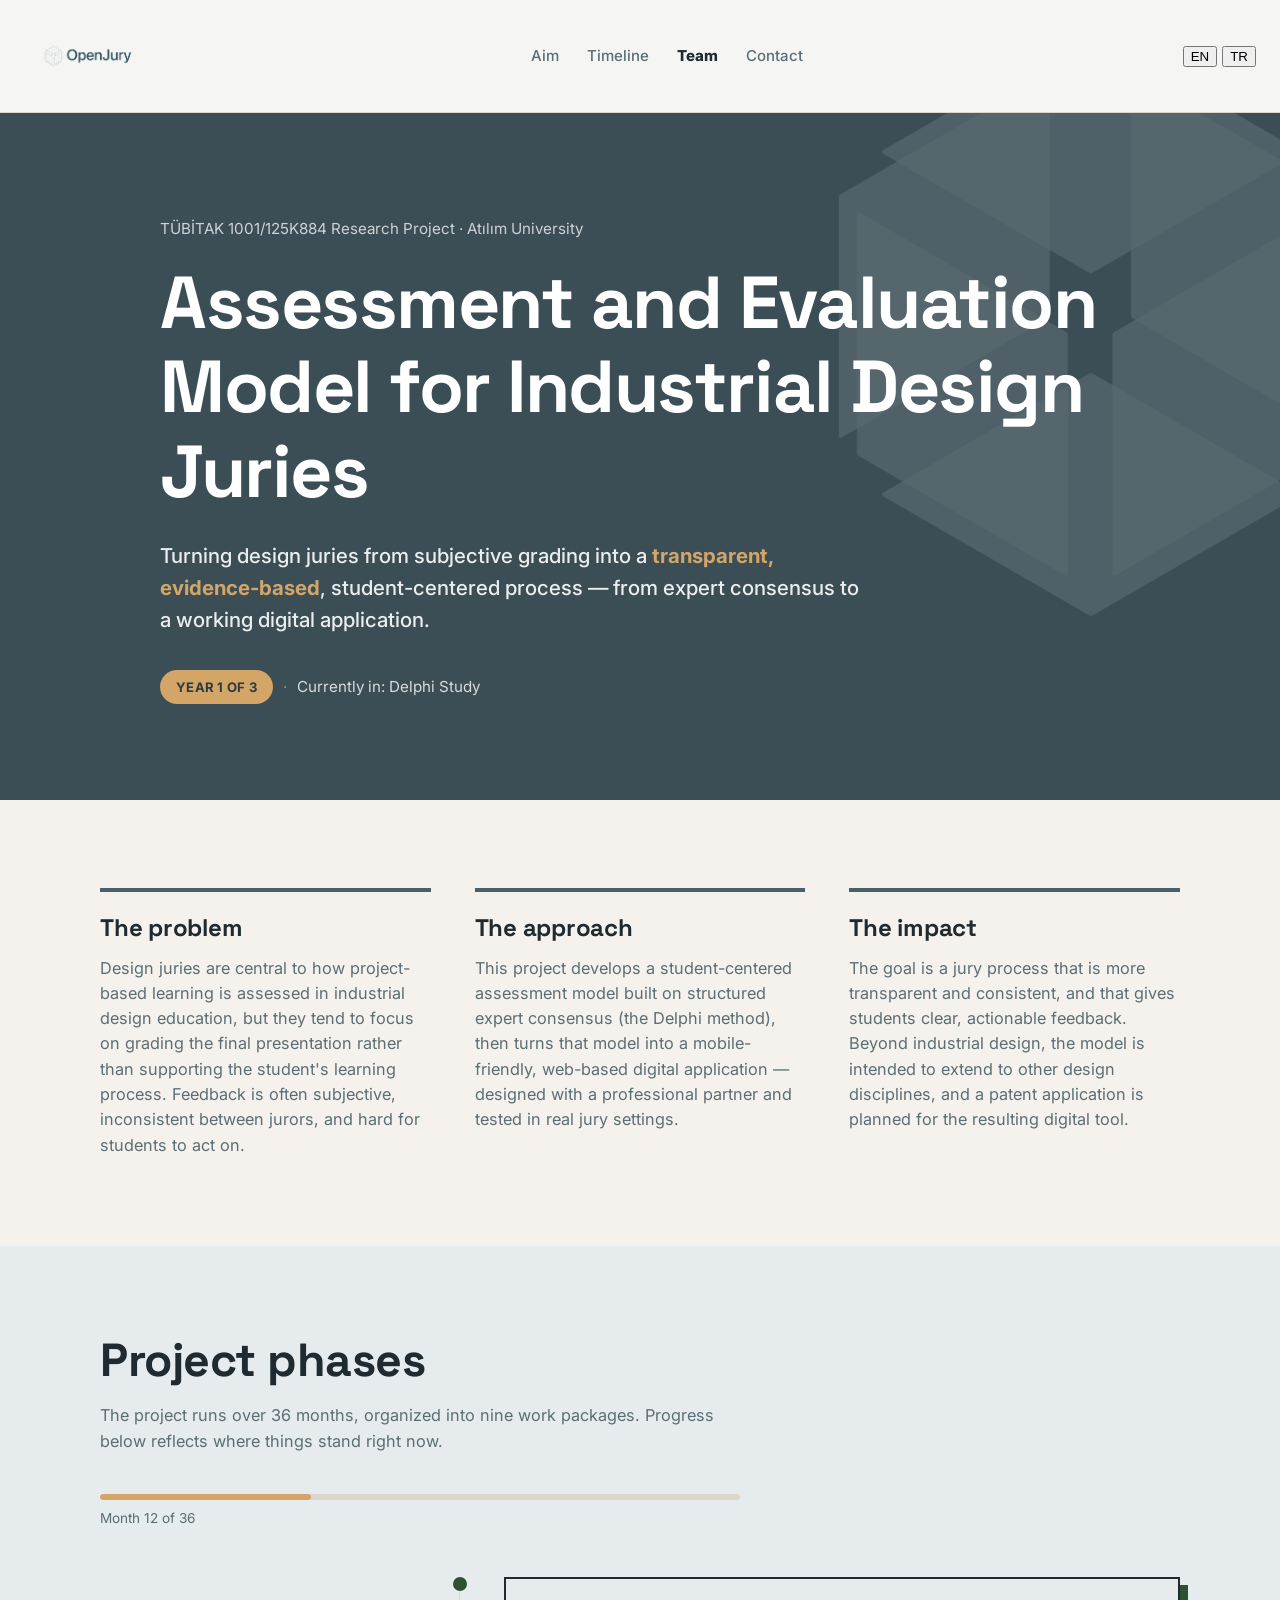
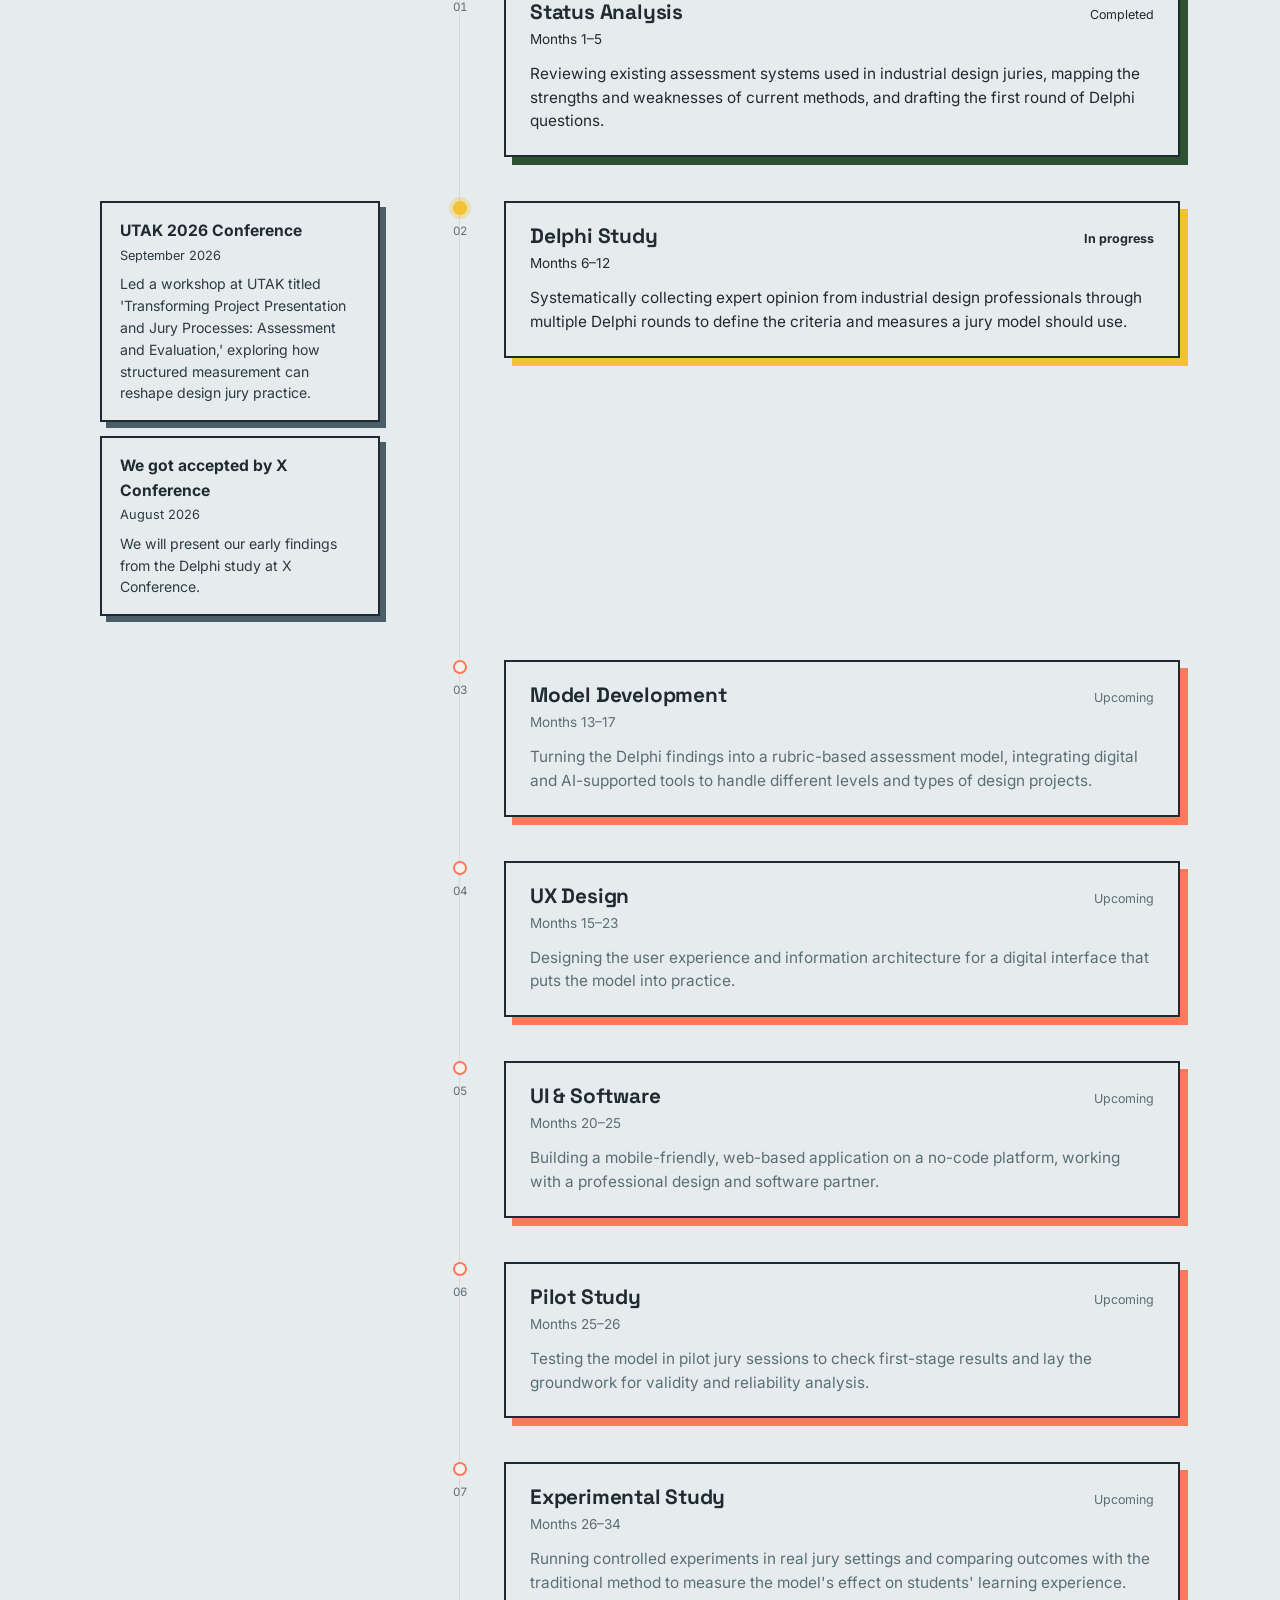
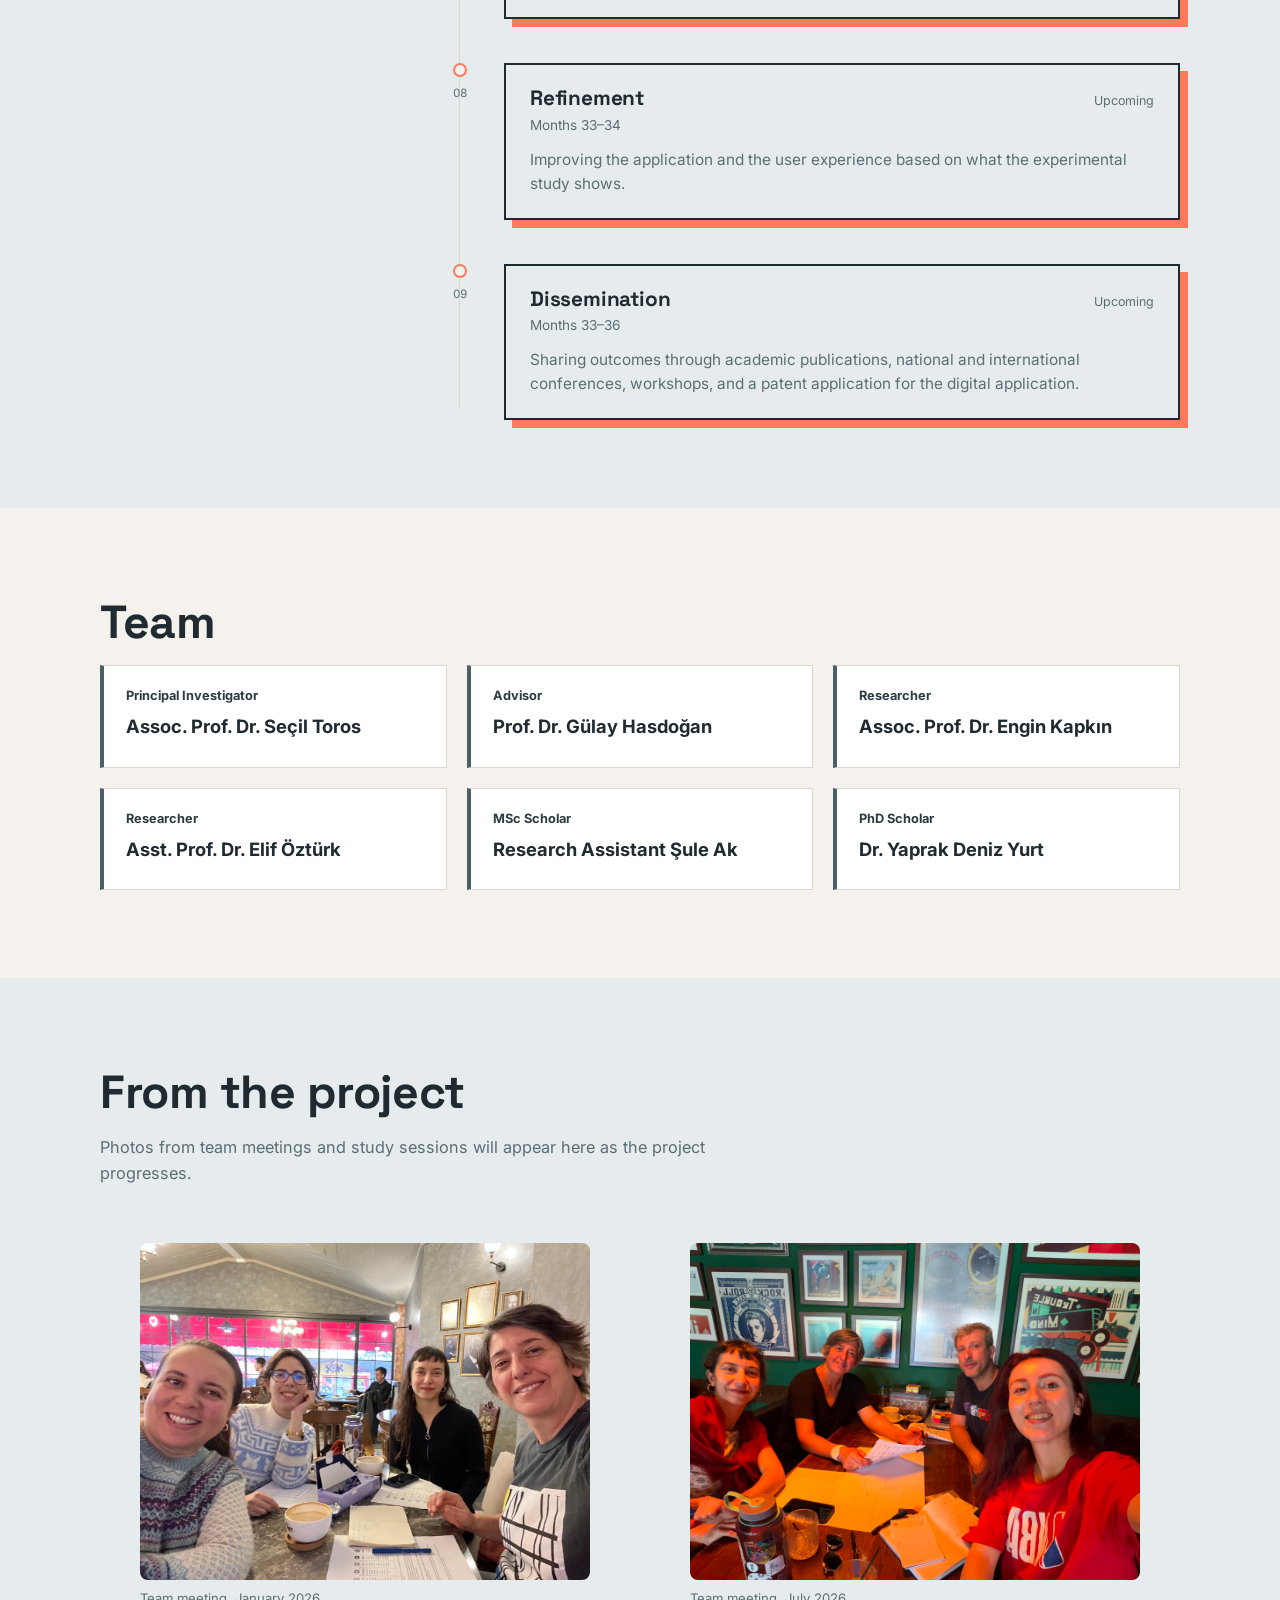
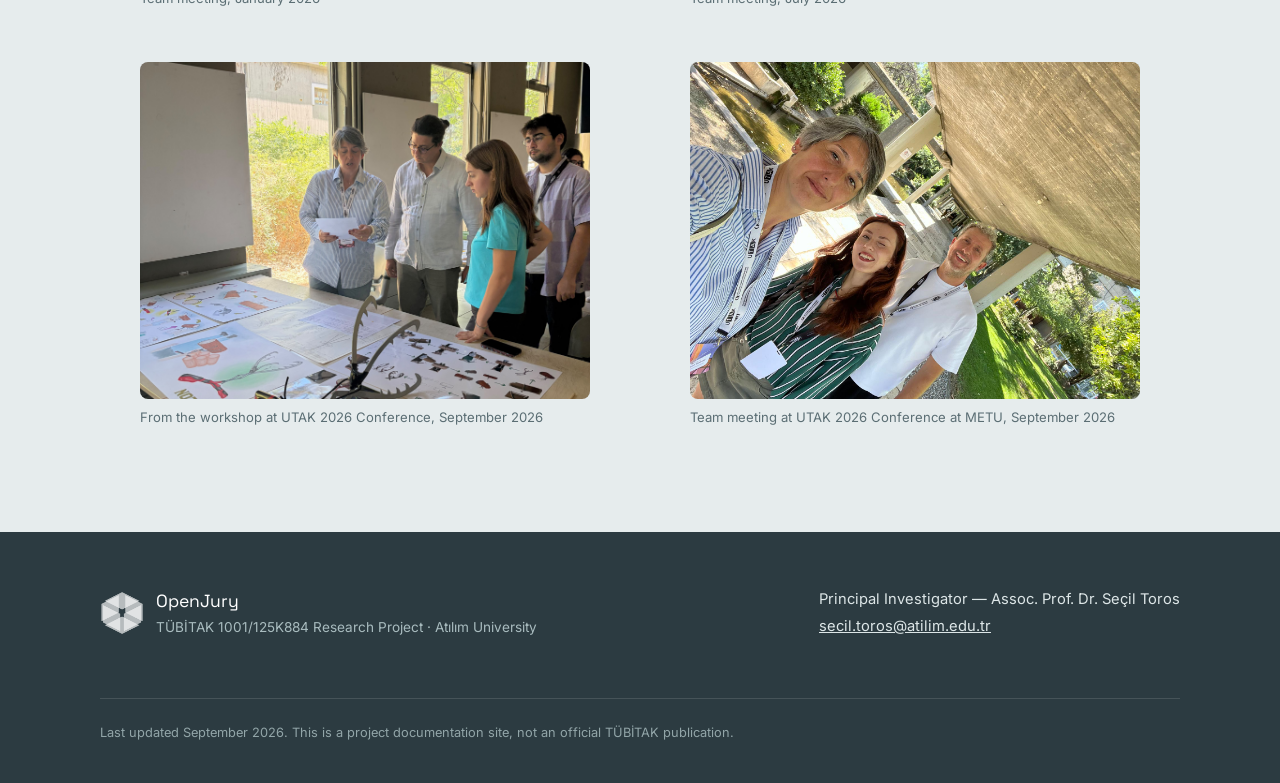
==== index.html @ 15d43c69 "Update index.html" ====
<!DOCTYPE html>
<html lang="en">
<head>
<meta charset="UTF-8">
<meta name="viewport" content="width=device-width, initial-scale=1.0">
<title>OpenJury — Assessment and Evaluation Model for Industrial Design Juries</title>
<meta name="description" content="A TÜBİTAK 1001 research project developing a transparent, evidence-based assessment model and digital application for industrial design juries.">
<link rel="icon" type="image/png" href="assets/favicon.png">
<link rel="preconnect" href="https://fonts.googleapis.com">
<link rel="preconnect" href="https://fonts.gstatic.com" crossorigin>
<link href="https://fonts.googleapis.com/css2?family=Space+Grotesk:wght@500;600;700&family=Inter:wght@400;500;600;700;800&display=swap" rel="stylesheet">
<link rel="stylesheet" href="styles.css">
</head>
<body>

<header class="nav">
  <a class="nav-brand" href="#top">
    <img src="assets/logo-full.png" alt="OpenJury" class="nav-logo">
  </a>
  <nav class="nav-links">
    <a href="#aim" id="nav-aim">Aim</a>
    <a href="#timeline" id="nav-timeline">Timeline</a>
    <a href="#team" id="nav-team">Team</a>
    <a href="#contact" id="nav-contact">Contact</a>
  </nav>
  <div class="lang-toggle" role="group" aria-label="Language">
    <button type="button" class="lang-btn" data-lang="en">EN</button>
    <button type="button" class="lang-btn" data-lang="tr">TR</button>
  </div>
</header>

<main>

  <!-- ============ HERO ============ -->
  <section class="hero" id="top">
    <img class="hero-motif" src="assets/mark.png" alt="" aria-hidden="true">
    <div class="hero-inner">
      <p class="eyebrow" id="hero-programme">TÜBİTAK 1001 Research Project · Atılım University</p>
      <h1 id="hero-title">Assessment and Evaluation Model for Industrial Design Juries</h1>
      <p class="tagline" id="hero-tagline"></p>
      <div class="hero-status">
        <span class="pill" id="hero-year">Year 1 of 3</span>
        <span class="hero-status-sep">·</span>
        <span id="hero-phase">Currently in: Delphi Study</span>
      </div>
    </div>
  </section>

  <!-- ============ AIM ============ -->
  <section class="section" id="aim">
    <div class="section-inner">
      <div class="aim-grid" id="aim-grid">
        <!-- filled by script.js from content.js -->
      </div>
    </div>
  </section>

  <!-- ============ TIMELINE ============ -->
  <section class="section section-alt" id="timeline">
    <div class="section-inner">
      <h2 id="timeline-heading">Project phases</h2>
      <p class="section-lede" id="timeline-lede">
        The project runs over 36 months, organized into nine work packages. Progress below reflects where things stand right now.
      </p>

      <div class="progress-track">
        <div class="progress-bar" id="progress-bar"></div>
      </div>
      <p class="progress-label" id="progress-label">Month 12 of 36</p>

      <div class="timeline-grid" id="timeline-grid">
        <!-- filled by script.js from content.js: each phase and any updates
             linked to it (via relatedPhase) are rendered as one row -->
      </div>
    </div>
  </section>

  <!-- ============ TEAM ============ -->
  <section class="section" id="team">
    <div class="section-inner">
      <h2 id="team-heading">Team</h2>
      <div class="team-grid" id="team-grid">
        <!-- filled by script.js from content.js -->
      </div>
    </div>
  </section>

  <!-- ============ GALLERY ============ -->
  <section class="section section-alt" id="gallery">
    <div class="section-inner">
      <h2 id="gallery-heading">From the project</h2>
      <p class="section-lede" id="gallery-lede">Photos from team meetings and study sessions will appear here as the project progresses.</p>
      <div class="gallery-grid" id="gallery-grid">
        <!-- filled by script.js from content.js -->
      </div>
    </div>
  </section>

</main>

<footer id="contact">
  <div class="section-inner footer-inner">
    <div class="footer-brand">
      <img src="assets/mark.png" alt="" class="footer-mark">
      <div>
        <p class="footer-title">OpenJury</p>
        <p class="footer-sub" id="footer-programme">TÜBİTAK 1001 · Atılım University</p>
      </div>
    </div>
    <div class="footer-contact">
      <p id="footer-pi">Principal Investigator — Doç. Dr. Seçil Toros</p>
      <p><a id="footer-email" href="mailto:secil.toros@atilim.edu.tr">secil.toros@atilim.edu.tr</a></p>
    </div>
    <p class="footer-note" id="editing-note"><span id="footer-updated-prefix">Last updated</span> <span id="footer-updated">—</span>. <span id="footer-note-text">This is a project documentation site, not an official TÜBİTAK publication.</span></p>
  </div>
</footer>

<script src="content.js"></script>
<script src="script.js"></script>
</body>
</html>
---- styles.css ----
/* ==========================================================
   OpenJury — design tokens
   ========================================================== */
:root {
  --ink: #26343A;
  --ink-soft: #5B6E74;
  --heading: #1F2B30;
  --primary: #4A5F68;
  --primary-dark: #2C3B41;
  --primary-tint: #8FA3AA;
  --paper: #F5F2ED;
  --paper-alt: #E6ECED;
  --card: #FFFFFF;
  --accent: #D3A567;
  --accent-deep: #8A6830;
  --accent-soft: #F3E2C4;
  --teal-soft: #DCE6E8;
  --line: #DCD6CC;
  --bold-blue: #3B4E56;

  --status-past: #2C5233;
  --status-active: #F2C230;
  --status-upcoming: #FF7A5C;

  --font-display: "Space Grotesk", "Segoe UI", sans-serif;
  --font-body: "Inter", -apple-system, BlinkMacSystemFont, "Segoe UI", sans-serif;

  --max-text: 640px;
  --max-wide: 1080px;
}

* { box-sizing: border-box; }

html {
  scroll-behavior: smooth;
}

@media (prefers-reduced-motion: reduce) {
  html { scroll-behavior: auto; }
  * { animation-duration: 0.01ms !important; transition-duration: 0.01ms !important; }
}

body {
  margin: 0;
  font-family: var(--font-body);
  color: var(--ink);
  background: var(--paper);
  line-height: 1.55;
  font-size: 1.04rem;
  -webkit-font-smoothing: antialiased;
}

h1, h2, h3 {
  font-family: var(--font-display);
  color: var(--heading);
  margin: 0;
  font-weight: 700;
  line-height: 1.15;
  letter-spacing: -0.01em;
}

.hero h1 {
  font-family: var(--font-display);
}

a {
  color: var(--primary);
}

a:focus-visible,
button:focus-visible {
  outline: 2px solid var(--accent);
  outline-offset: 3px;
}

p { margin: 0; }

ul, ol { margin: 0; padding: 0; list-style: none; }

img { max-width: 100%; display: block; }

/* ==========================================================
   Layout helpers
   ========================================================== */
.section {
  padding: 88px 24px;
}

.section-alt {
  background: var(--paper-alt);
}

.section-inner {
  max-width: var(--max-wide);
  margin: 0 auto;
}

.section h2 {
  font-size: clamp(2.1rem, 4vw, 2.9rem);
  max-width: var(--max-text);
  margin-bottom: 16px;
}

.section-lede {
  max-width: var(--max-text);
  color: var(--ink-soft);
  font-size: 1.02rem;
  margin-bottom: 40px;
}

.section-lede a {
  color: var(--primary);
}

/* ==========================================================
   Nav
   ========================================================== */
.nav {
  position: sticky;
  top: 0;
  z-index: 20;
  display: flex;
  align-items: center;
  justify-content: space-between;
  flex-wrap: wrap;
  row-gap: 10px;
  padding: 16px 24px;
  background: rgba(245, 247, 245, 0.92);
  backdrop-filter: blur(8px);
  border-bottom: 1px solid var(--line);
}

.nav-brand {
  display: flex;
  align-items: center;
  text-decoration: none;
}

.nav-logo {
  height: 80px;
  width: auto;
  object-fit: contain;
}

.nav-links {
  display: flex;
  gap: 28px;
}

.nav-links a {
  color: var(--ink-soft);
  text-decoration: none;
  font-size: 0.94rem;
  font-weight: 500;
  transition: color 0.15s ease;
}

.nav-links a:hover {
  color: var(--primary-dark);
}

.nav-links a.active {
  color: var(--heading);
  font-weight: 800;
}

@media (max-width: 640px) {
  .nav-links { gap: 14px; width: 100%; justify-content: flex-start; }
  .nav-links a { font-size: 0.82rem; }
}

@media (max-width: 640px) {
  .section { padding: 56px 20px; }
  .hero { padding: 64px 20px 56px; }
}

/* ==========================================================
   Hero
   ========================================================== */
.hero {
  position: relative;
  padding: 104px 20px 96px;
  overflow: hidden;
  background: var(--bold-blue);
}

.hero-motif {
  position: absolute;
  top: -100px;
  right: -120px;
  width: 620px;
  height: 620px;
  object-fit: contain;
  filter: brightness(0) invert(1);
  opacity: 0.14;
  pointer-events: none;
}

.hero-inner {
  position: relative;
  max-width: 960px;
  margin: 0 auto;
  text-align: left;
}

.eyebrow {
  color: rgba(255, 255, 255, 0.75);
  font-size: 0.95rem;
  margin-bottom: 20px;
}

.hero h1 {
  font-size: clamp(2.8rem, 6vw, 4.6rem);
  letter-spacing: -0.02em;
  color: #FFFFFF;
  font-weight: 700;
}

.tagline {
  margin-top: 26px;
  font-size: 1.28rem;
  font-weight: 500;
  color: rgba(255, 255, 255, 0.9);
  max-width: 54ch;
}

.tagline em {
  font-style: normal;
  font-weight: 700;
  color: var(--accent);
}

.hero-status {
  margin-top: 34px;
  display: flex;
  align-items: center;
  gap: 10px;
  flex-wrap: wrap;
  font-size: 0.95rem;
  color: rgba(255, 255, 255, 0.8);
}

.pill {
  display: inline-block;
  padding: 7px 16px;
  border-radius: 999px;
  background: var(--accent);
  color: var(--primary-dark);
  font-size: 0.82rem;
  font-weight: 700;
  letter-spacing: 0.02em;
  text-transform: uppercase;
}

.hero-status-sep {
  color: rgba(255, 255, 255, 0.4);
}

/* ==========================================================
   Aim
   ========================================================== */
.aim-grid {
  display: grid;
  grid-template-columns: repeat(3, 1fr);
  gap: 44px;
  margin-top: 0;
}

.aim-block h3 {
  font-size: 1.5rem;
  font-weight: 800;
  margin-bottom: 14px;
  color: var(--heading);
}

.aim-block p {
  color: var(--ink-soft);
  font-size: 1.02rem;
}

.aim-block {
  border-top: 4px solid var(--primary);
  padding-top: 22px;
}

@media (max-width: 860px) {
  .aim-grid { grid-template-columns: 1fr; gap: 32px; }
}

/* ==========================================================
   Timeline
   ========================================================== */
.progress-track {
  max-width: var(--max-text);
  height: 6px;
  border-radius: 999px;
  background: var(--line);
  overflow: hidden;
  margin-top: 4px;
}

.progress-bar {
  height: 100%;
  background: var(--accent);
  border-radius: 999px;
  transition: width 0.4s ease;
}

.progress-label {
  margin-top: 8px;
  font-size: 0.85rem;
  color: var(--ink-soft);
  margin-bottom: 48px;
}

/* Each .timeline-row is `display: contents` — it doesn't render as a box
   itself, it just hands its two children (the updates cell and the phase)
   straight to this grid, so both share one row and move together. */
.timeline-grid {
  position: relative;
  display: grid;
  grid-template-columns: 280px 1fr;
  column-gap: 56px;
  row-gap: 44px;
  align-items: start;
}

.timeline-grid::before {
  content: "";
  position: absolute;
  left: 359px; /* 280px column + 56px gap + ~23px to the dot's center */
  top: 12px;
  bottom: 12px;
  width: 1px;
  background: var(--line);
}

.timeline-row {
  display: contents;
}

.timeline-updates-cell {
  display: flex;
  flex-direction: column;
  gap: 14px;
}

.update-card {
  background: var(--paper-alt);
  border: 2px solid var(--heading);
  border-radius: 0;
  padding: 16px 18px;
  box-shadow: 6px 6px 0 0 var(--primary);
}

.update-title {
  font-weight: 700;
  color: var(--heading);
  font-size: 0.98rem;
}

.update-subtitle {
  font-size: 0.8rem;
  color: var(--primary-dark);
  margin-top: 2px;
}

.update-body {
  font-size: 0.88rem;
  color: var(--primary-dark);
  margin-top: 8px;
}

@media (max-width: 900px) {
  .timeline-grid {
    grid-template-columns: 1fr;
    row-gap: 20px;
  }
  .timeline-grid::before {
    display: none;
  }
  /* Each phase still gets its own connecting line/dot on mobile —
     handled by .phase below — so we don't need the shared one here. */
}

.phase {
  display: grid;
  grid-template-columns: 48px 1fr;
  gap: 20px;
  position: relative;
}

.phase-marker {
  position: relative;
  display: flex;
  flex-direction: column;
  align-items: center;
}

.phase-dot {
  width: 14px;
  height: 14px;
  border-radius: 50%;
  border: 2px solid var(--primary-tint);
  background: var(--paper);
  z-index: 1;
}

.phase-done .phase-dot {
  background: var(--status-past);
  border-color: var(--status-past);
}

.phase-current .phase-dot {
  background: var(--status-active);
  border-color: var(--status-active);
  box-shadow: 0 0 0 4px rgba(242, 194, 48, 0.3);
}

.phase-upcoming .phase-dot {
  border-color: var(--status-upcoming);
}

.phase-num {
  margin-top: 8px;
  font-size: 0.72rem;
  color: var(--ink-soft);
  font-variant-numeric: tabular-nums;
}

/* "Sketch card" treatment: the card matches the section background rather
   than being filled in, a solid 2px outline, sharp corners, and a flat
   offset shadow (no blur) instead of a soft drop shadow. The shadow's
   color is what actually communicates status — dark green (done), yellow
   (in progress), coral (upcoming) — same language as the phase dots. */
.phase-content {
  background: var(--paper-alt);
  border: 2px solid var(--heading);
  border-radius: 0;
  padding: 22px 24px;
  box-shadow: 8px 8px 0 0 var(--line);
}

.phase-done .phase-content {
  box-shadow: 8px 8px 0 0 var(--status-past);
}

.phase-current .phase-content {
  box-shadow: 8px 8px 0 0 var(--status-active);
}

.phase-upcoming .phase-content {
  box-shadow: 8px 8px 0 0 var(--status-upcoming);
}

.phase-heading {
  display: flex;
  align-items: baseline;
  justify-content: space-between;
  gap: 12px;
  flex-wrap: wrap;
}

.phase-heading h3 {
  font-size: 1.3rem;
  font-weight: 800;
}

.phase-status-tag {
  font-size: 0.78rem;
  color: var(--ink-soft);
  white-space: nowrap;
}

.phase-done .phase-status-tag { color: var(--heading); }
.phase-current .phase-status-tag { color: var(--heading); font-weight: 700; }

/* Overrides so text stays readable against the tinted card backgrounds */
.phase-done .phase-months,
.phase-done .phase-body,
.phase-current .phase-months,
.phase-current .phase-body {
  color: var(--heading);
}

.phase-months {
  margin-top: 4px;
  font-size: 0.85rem;
  color: var(--ink-soft);
}

.phase-body {
  margin-top: 12px;
  color: var(--ink-soft);
  font-size: 0.96rem;
  max-width: 62ch;
}

/* ==========================================================
   Team
   ========================================================== */
.team-grid {
  display: grid;
  grid-template-columns: repeat(3, 1fr);
  gap: 20px;
}

.team-card {
  background: var(--card);
  border: 1px solid var(--line);
  border-left: 4px solid var(--primary);
  border-radius: 0;
  padding: 20px 22px;
}

.team-role {
  font-size: 0.8rem;
  color: var(--primary-dark);
  font-weight: 700;
  margin-bottom: 6px;
}

.team-name {
  font-family: var(--font-body);
  font-size: 1.15rem;
  font-weight: 700;
  color: var(--heading);
  margin-bottom: 6px;
}

.team-card a {
  font-size: 0.88rem;
  color: var(--primary-dark);
  text-decoration: none;
  word-break: break-word;
}

.team-card a:hover {
  color: var(--primary);
  text-decoration: underline;
}

@media (max-width: 860px) {
  .team-grid { grid-template-columns: repeat(2, 1fr); }
}
@media (max-width: 560px) {
  .team-grid { grid-template-columns: 1fr; }
}

/* ==========================================================
   Outputs
   ========================================================== */
.outputs-list {
  max-width: var(--max-text);
  display: flex;
  flex-direction: column;
  gap: 14px;
}

.outputs-list li {
  padding-left: 22px;
  position: relative;
  color: var(--ink-soft);
  font-size: 1rem;
}

.outputs-list li::before {
  content: "";
  position: absolute;
  left: 0;
  top: 9px;
  width: 8px;
  height: 8px;
  background: var(--primary);
}

/* ==========================================================
   Gallery
   ========================================================== */
.gallery-grid {
  display: grid;
  grid-template-columns: repeat(auto-fill, minmax(400px, 1fr));
  gap: 20px;
}

.gallery-item img {
  width: 100%;
  aspect-ratio: 4 / 3;
  object-fit: cover;
  border-radius: 8px;
}

.gallery-item figcaption {
  margin-top: 8px;
  font-size: 0.82rem;
  color: var(--ink-soft);
}

.gallery-empty {
  color: var(--ink-soft);
  font-size: 0.95rem;
  border: 1px dashed var(--line);
  border-radius: 8px;
  padding: 32px;
  text-align: center;
}

/* ==========================================================
   Footer
   ========================================================== */
footer {
  background: var(--primary-dark);
  color: #DDE6E7;
  padding: 56px 24px 40px;
}

.footer-inner {
  display: flex;
  flex-wrap: wrap;
  gap: 32px;
  justify-content: space-between;
  align-items: flex-start;
}

.footer-brand {
  display: flex;
  align-items: center;
  gap: 12px;
}

.footer-mark {
  width: 44px;
  height: 44px;
  filter: brightness(0) invert(1);
  opacity: 0.9;
}

.footer-title {
  font-family: var(--font-display);
  font-size: 1.1rem;
  color: #fff;
}

.footer-sub {
  font-size: 0.85rem;
  color: #A9BCBF;
  margin-top: 2px;
}

.footer-contact p {
  font-size: 0.92rem;
  margin-bottom: 4px;
}

.footer-contact a {
  color: #DDE6E7;
}

.footer-note {
  width: 100%;
  margin-top: 24px;
  padding-top: 24px;
  border-top: 1px solid rgba(255,255,255,0.12);
  font-size: 0.8rem;
  color: #92A5A8;
}
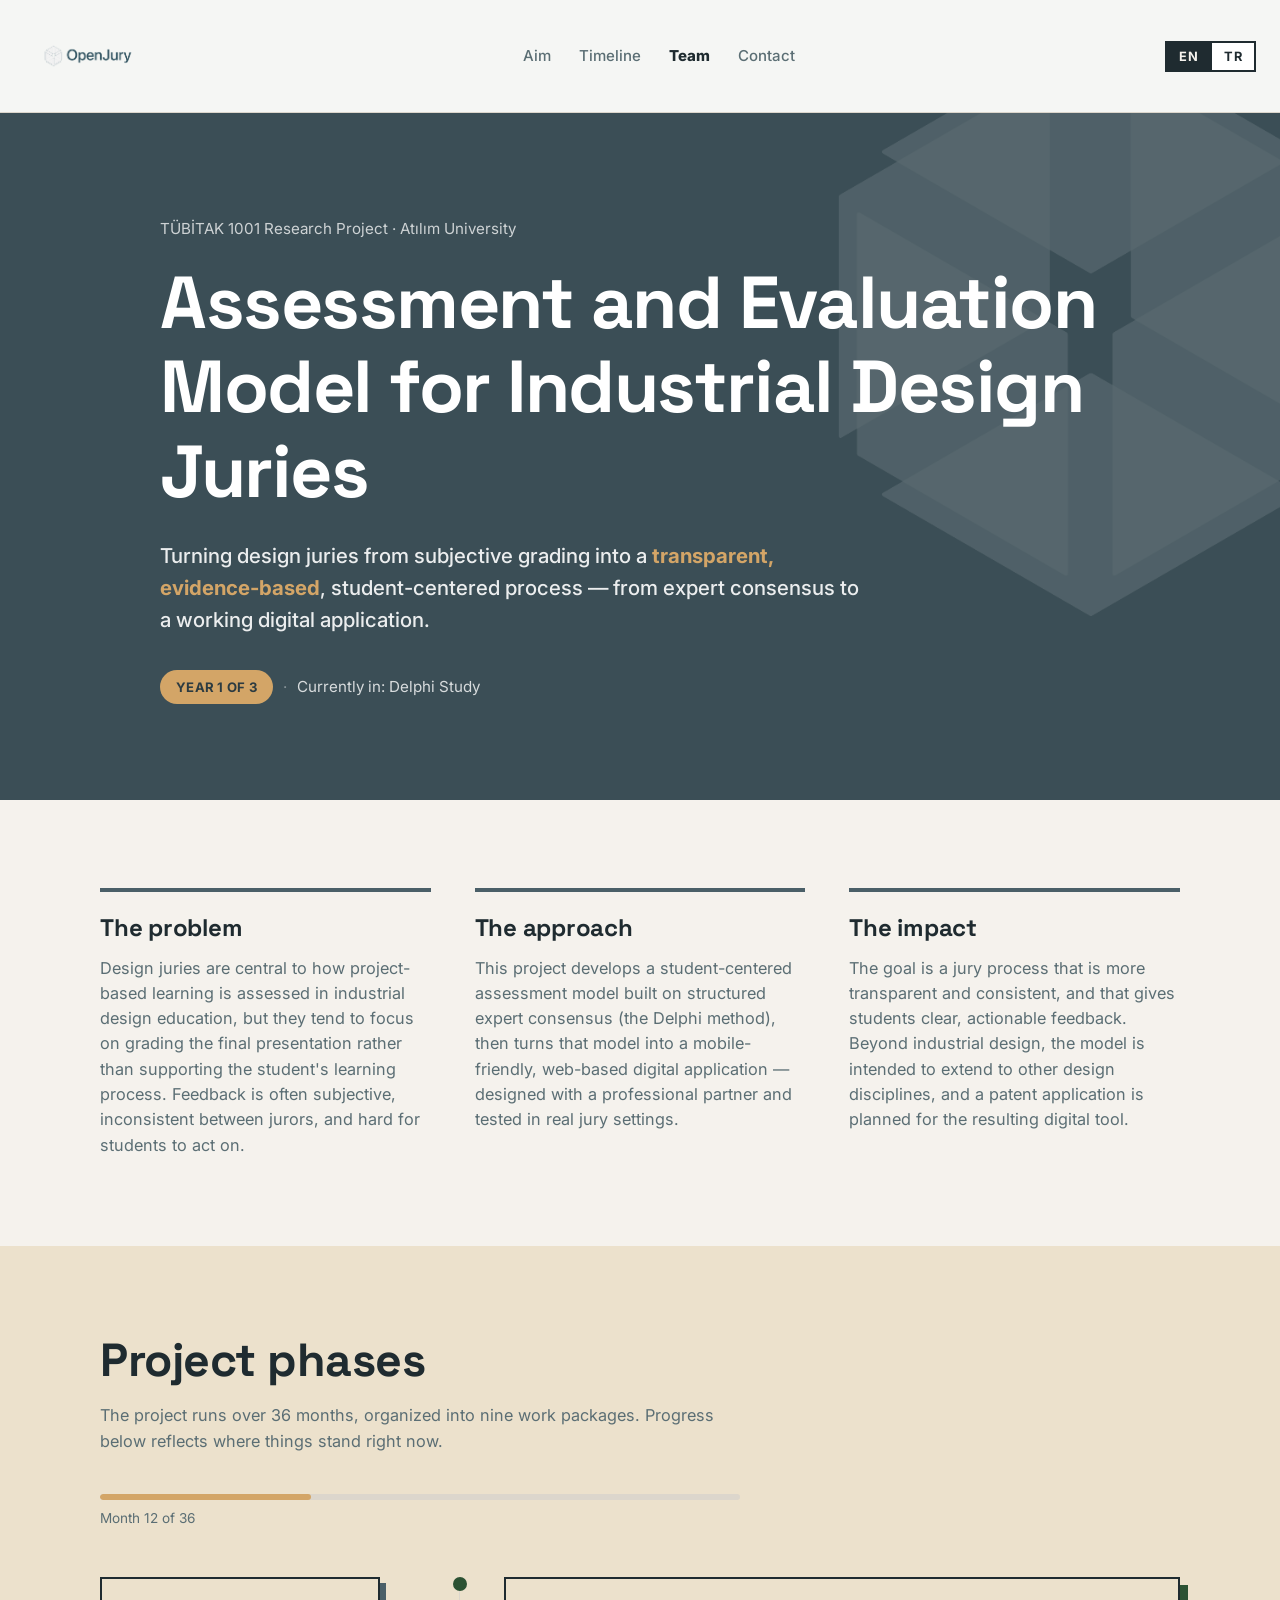
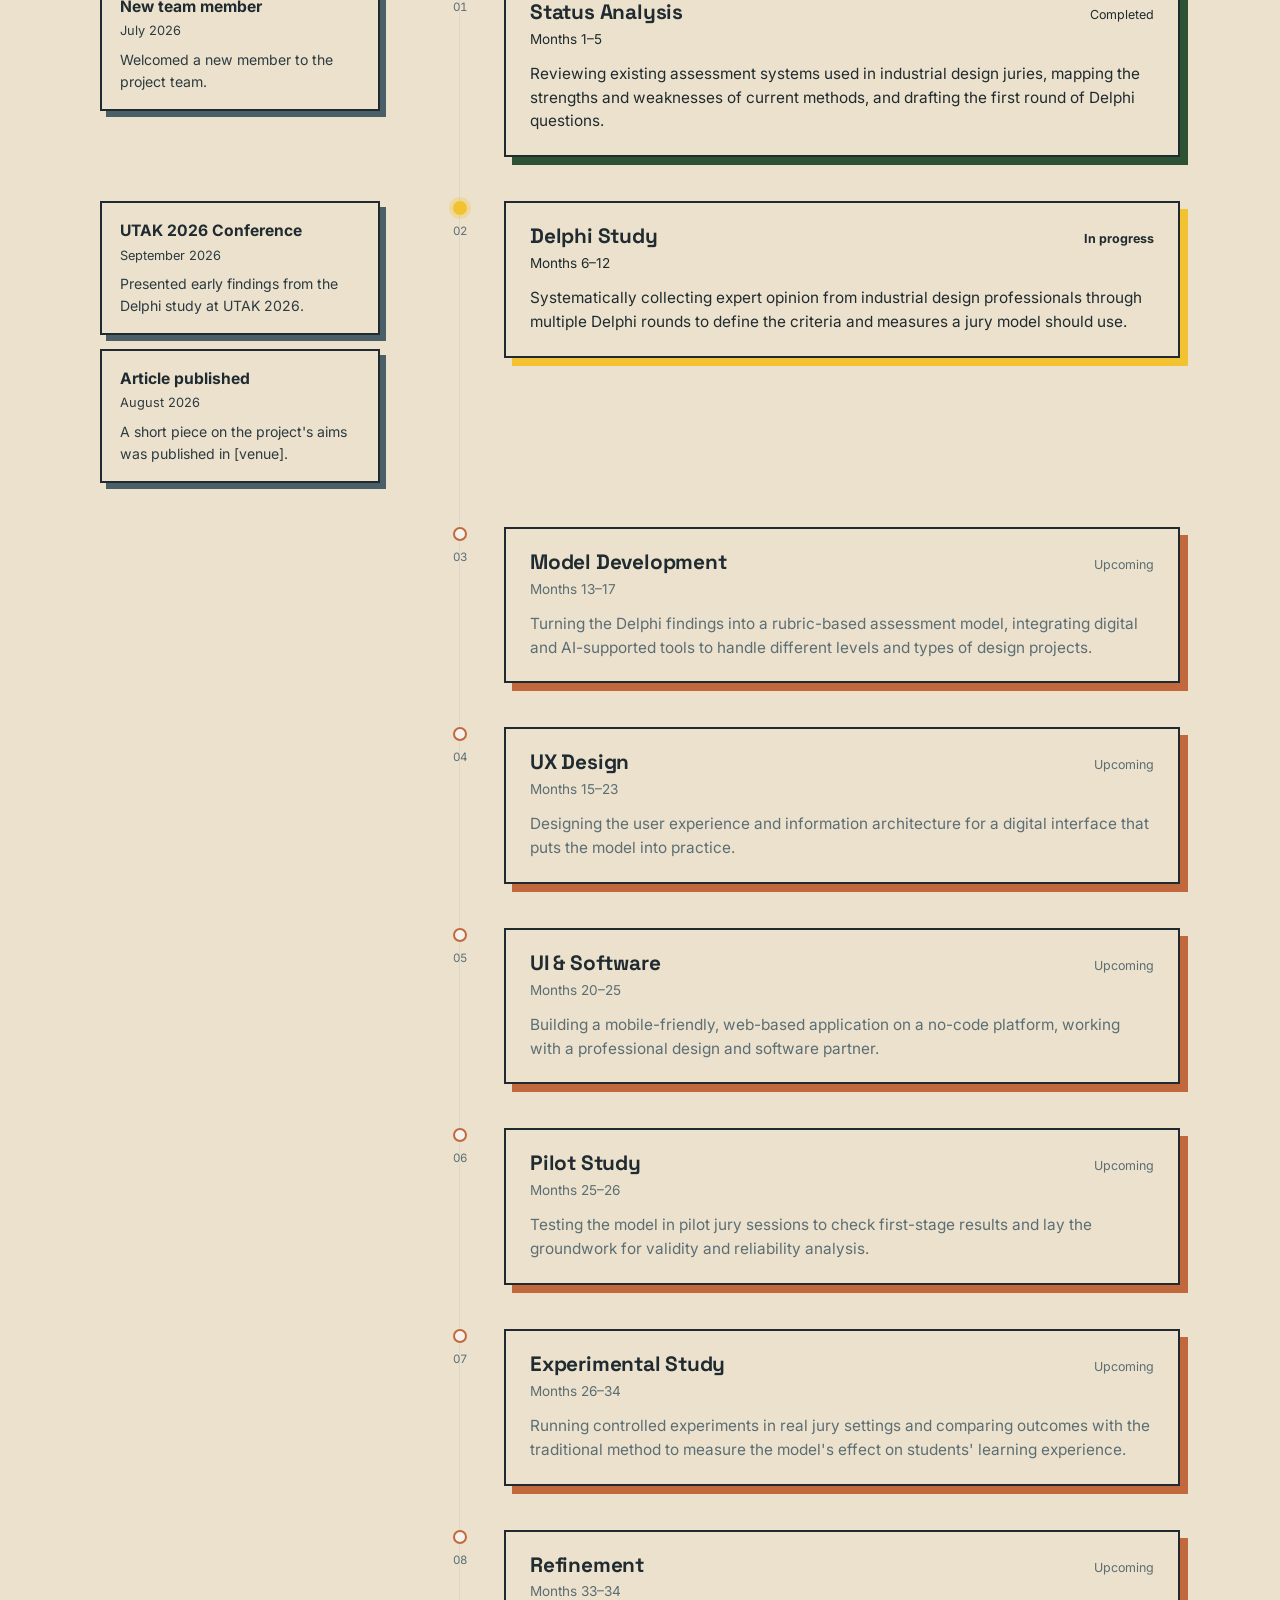
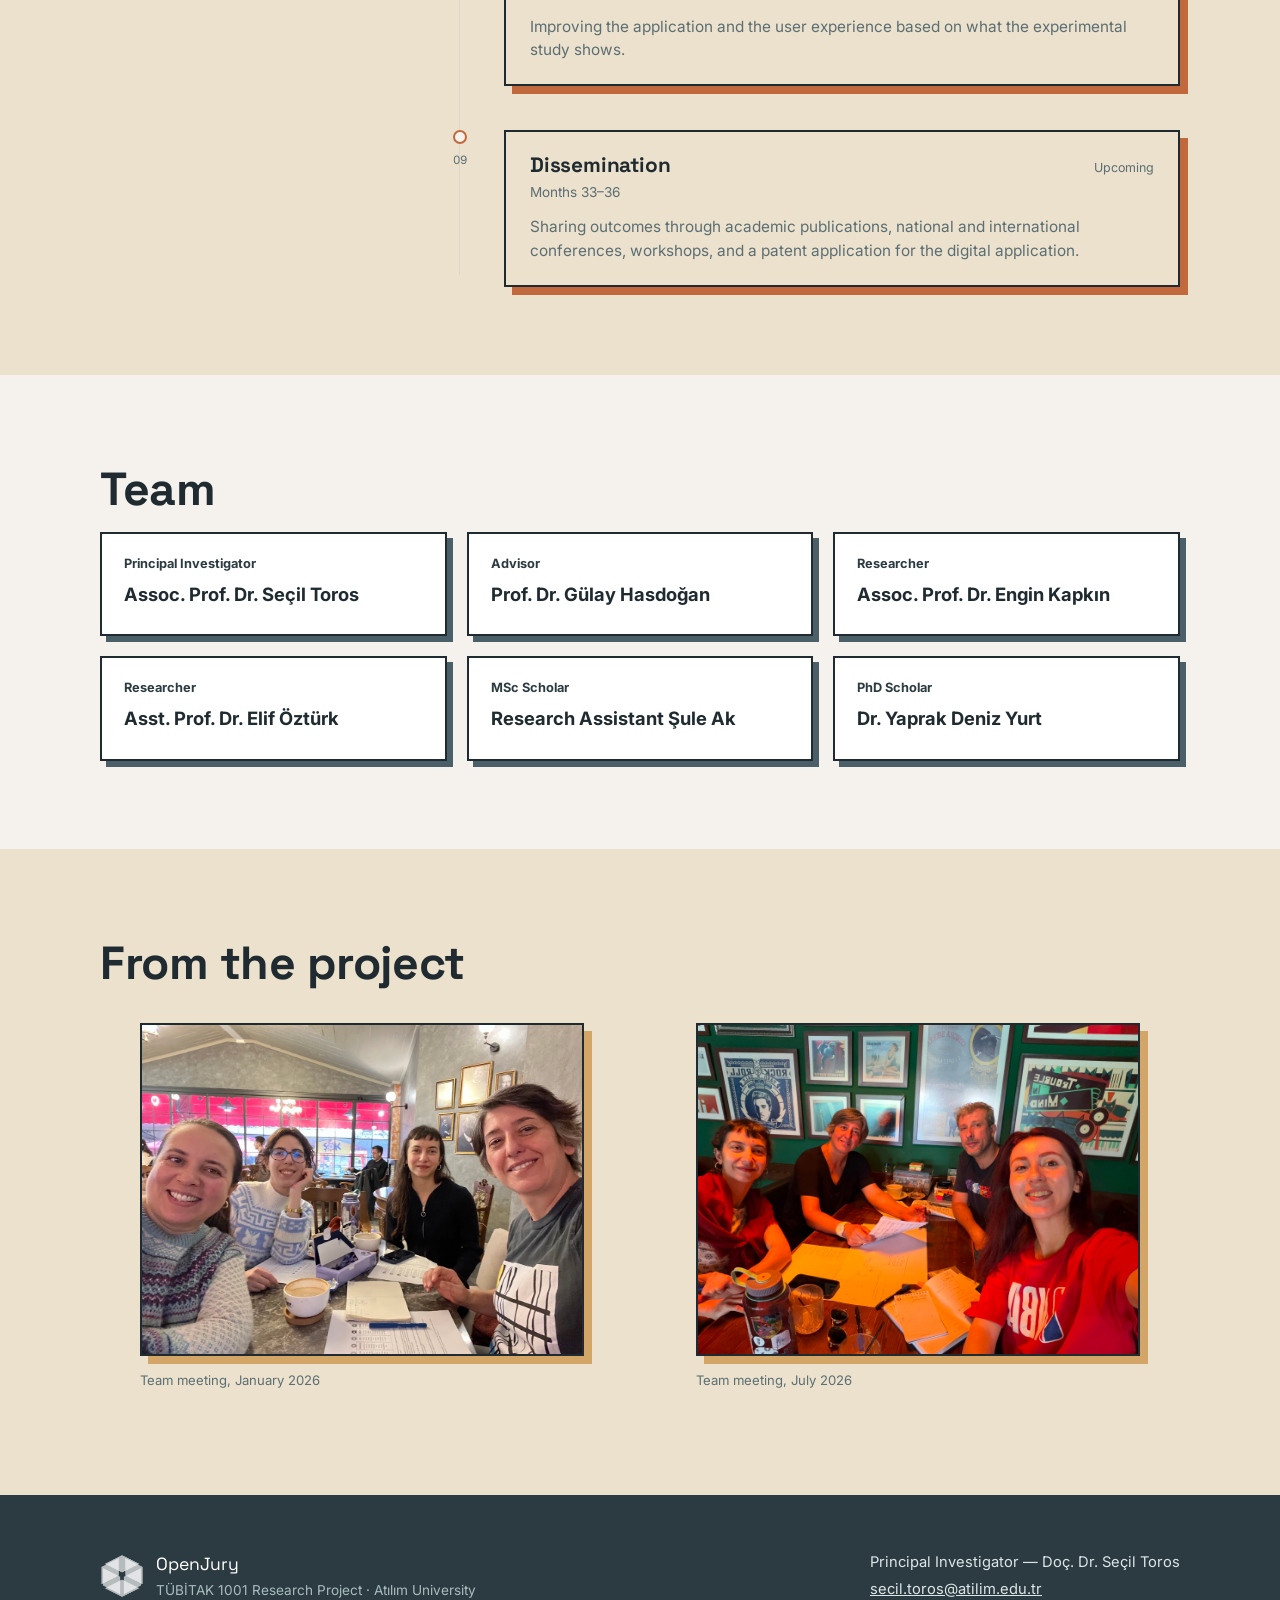
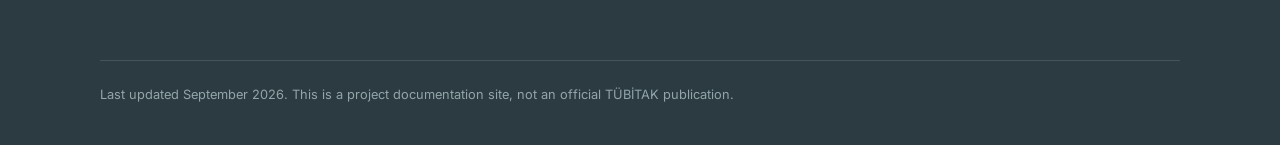
==== commit 528e6f34: "Update index.html" ====
--- a/index.html
+++ b/index.html
@@ -89,7 +89,6 @@
   <section class="section section-alt" id="gallery">
     <div class="section-inner">
       <h2 id="gallery-heading">From the project</h2>
-      <p class="section-lede" id="gallery-lede">Photos from team meetings and study sessions will appear here as the project progresses.</p>
       <div class="gallery-grid" id="gallery-grid">
         <!-- filled by script.js from content.js -->
       </div>
--- a/styles.css
+++ b/styles.css
@@ -9,7 +9,7 @@
   --primary-dark: #2C3B41;
   --primary-tint: #8FA3AA;
   --paper: #F5F2ED;
-  --paper-alt: #E6ECED;
+  --paper-alt: #ECE1CC;
   --card: #FFFFFF;
   --accent: #D3A567;
   --accent-deep: #8A6830;
@@ -20,7 +20,7 @@
 
   --status-past: #2C5233;
   --status-active: #F2C230;
-  --status-upcoming: #FF7A5C;
+  --status-upcoming: #C1683D;
 
   --font-display: "Space Grotesk", "Segoe UI", sans-serif;
   --font-body: "Inter", -apple-system, BlinkMacSystemFont, "Segoe UI", sans-serif;
@@ -162,6 +162,38 @@
 .nav-links a.active {
   color: var(--heading);
   font-weight: 800;
+}
+
+.lang-toggle {
+  display: flex;
+  border: 2px solid var(--heading);
+  overflow: hidden;
+}
+
+.lang-btn {
+  font-family: var(--font-body);
+  font-size: 0.8rem;
+  font-weight: 700;
+  letter-spacing: 0.03em;
+  color: var(--heading);
+  background: var(--card);
+  border: none;
+  padding: 6px 12px;
+  cursor: pointer;
+  transition: background 0.15s ease, color 0.15s ease;
+}
+
+.lang-btn + .lang-btn {
+  border-left: 2px solid var(--heading);
+}
+
+.lang-btn:hover {
+  background: var(--paper-alt);
+}
+
+.lang-btn.active {
+  background: var(--heading);
+  color: var(--paper);
 }
 
 @media (max-width: 640px) {
@@ -507,10 +539,10 @@
 
 .team-card {
   background: var(--card);
-  border: 1px solid var(--line);
-  border-left: 4px solid var(--primary);
+  border: 2px solid var(--heading);
   border-radius: 0;
   padding: 20px 22px;
+  box-shadow: 6px 6px 0 0 var(--primary);
 }
 
 .team-role {
@@ -580,18 +612,21 @@
 .gallery-grid {
   display: grid;
   grid-template-columns: repeat(auto-fill, minmax(400px, 1fr));
-  gap: 20px;
+  gap: 32px;
 }
 
 .gallery-item img {
   width: 100%;
   aspect-ratio: 4 / 3;
   object-fit: cover;
-  border-radius: 8px;
+  display: block;
+  border: 2px solid var(--heading);
+  border-radius: 0;
+  box-shadow: 8px 8px 0 0 var(--accent);
 }
 
 .gallery-item figcaption {
-  margin-top: 8px;
+  margin-top: 14px;
   font-size: 0.82rem;
   color: var(--ink-soft);
 }
@@ -599,8 +634,8 @@
 .gallery-empty {
   color: var(--ink-soft);
   font-size: 0.95rem;
-  border: 1px dashed var(--line);
-  border-radius: 8px;
+  border: 2px dashed var(--heading);
+  border-radius: 0;
   padding: 32px;
   text-align: center;
 }
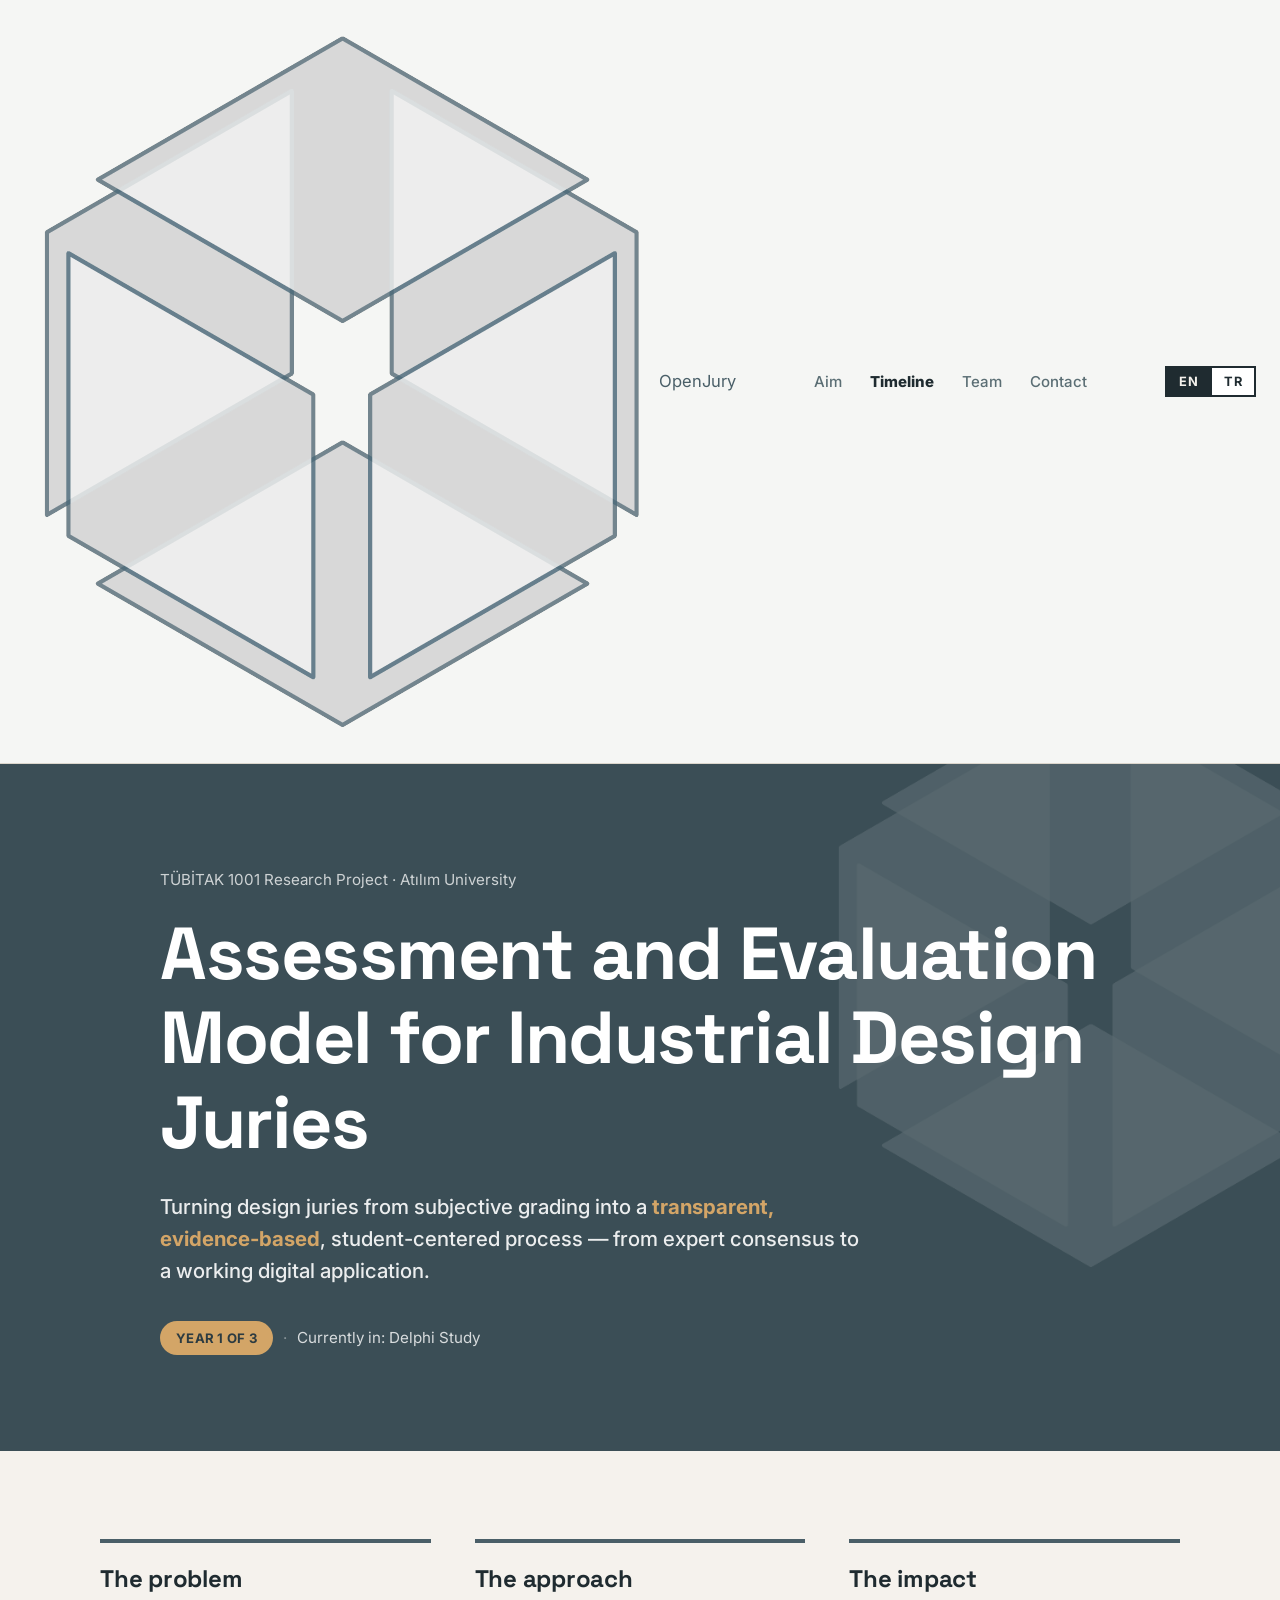
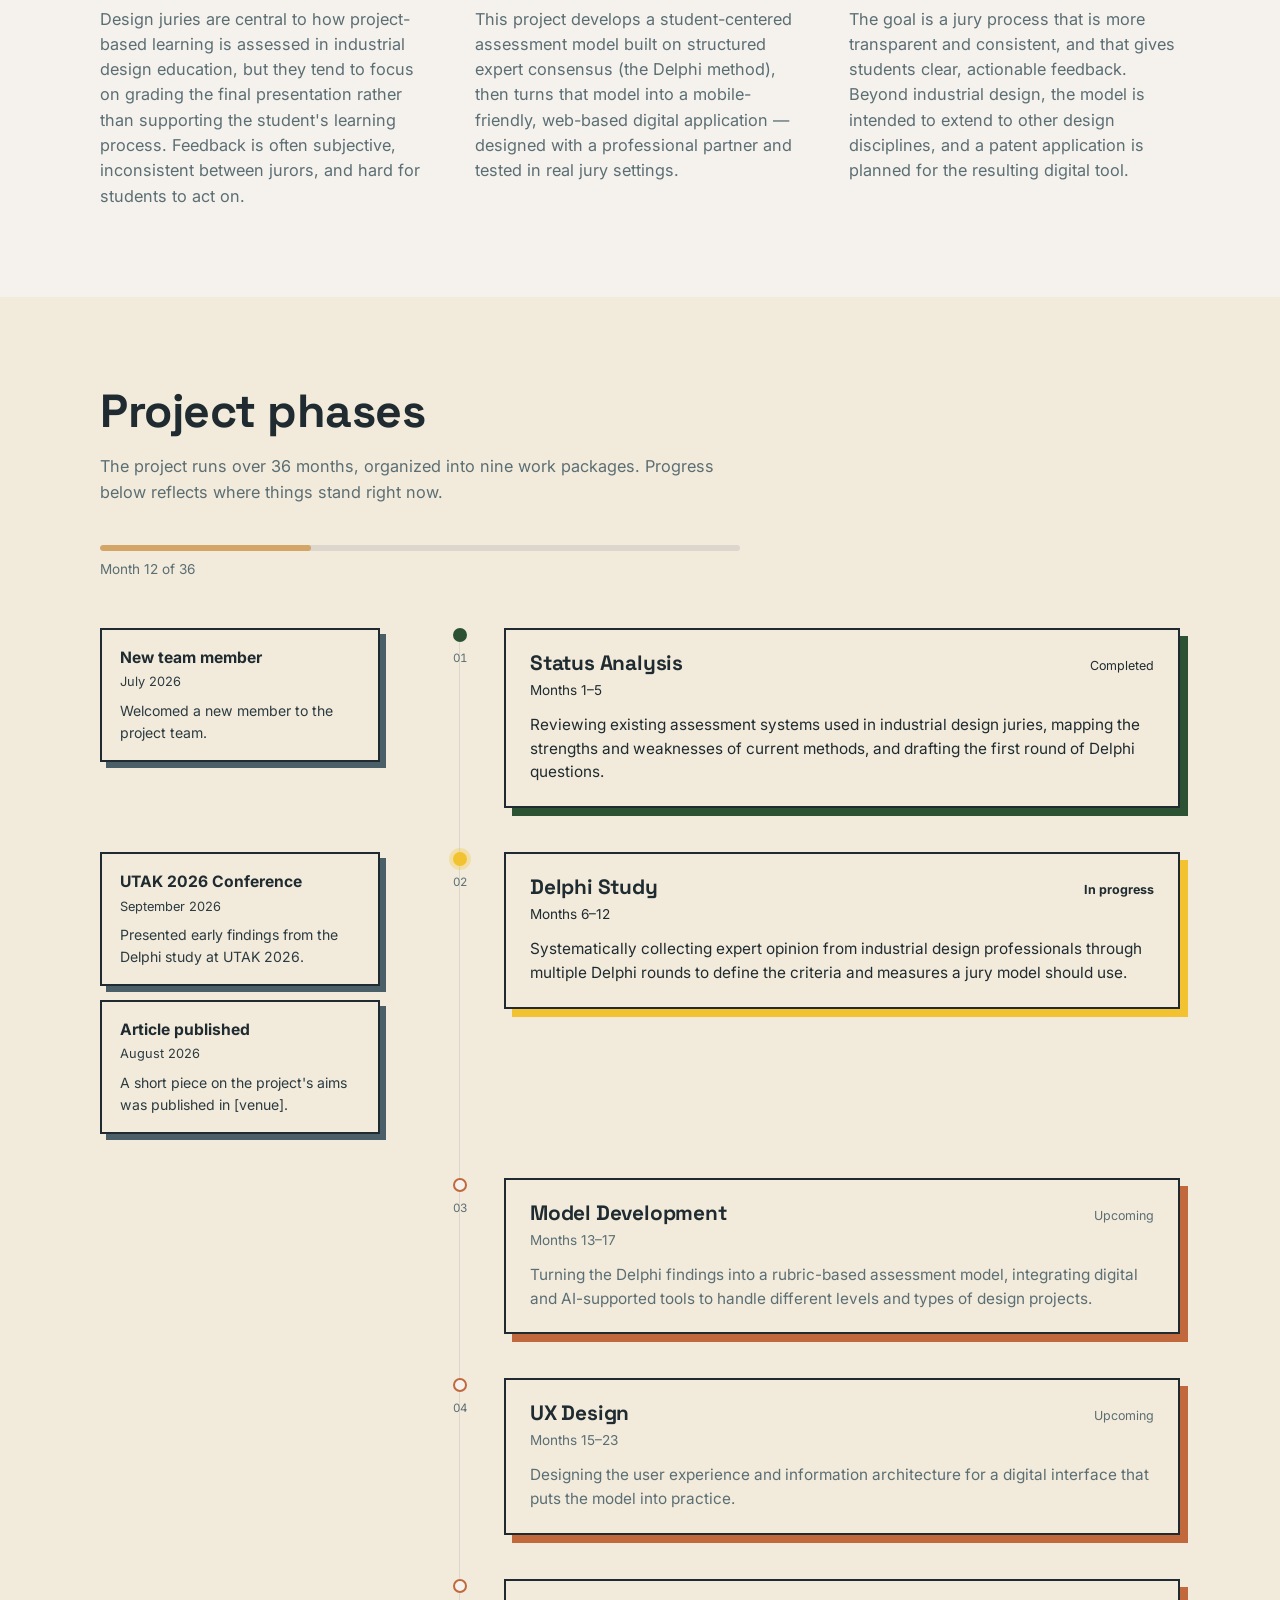
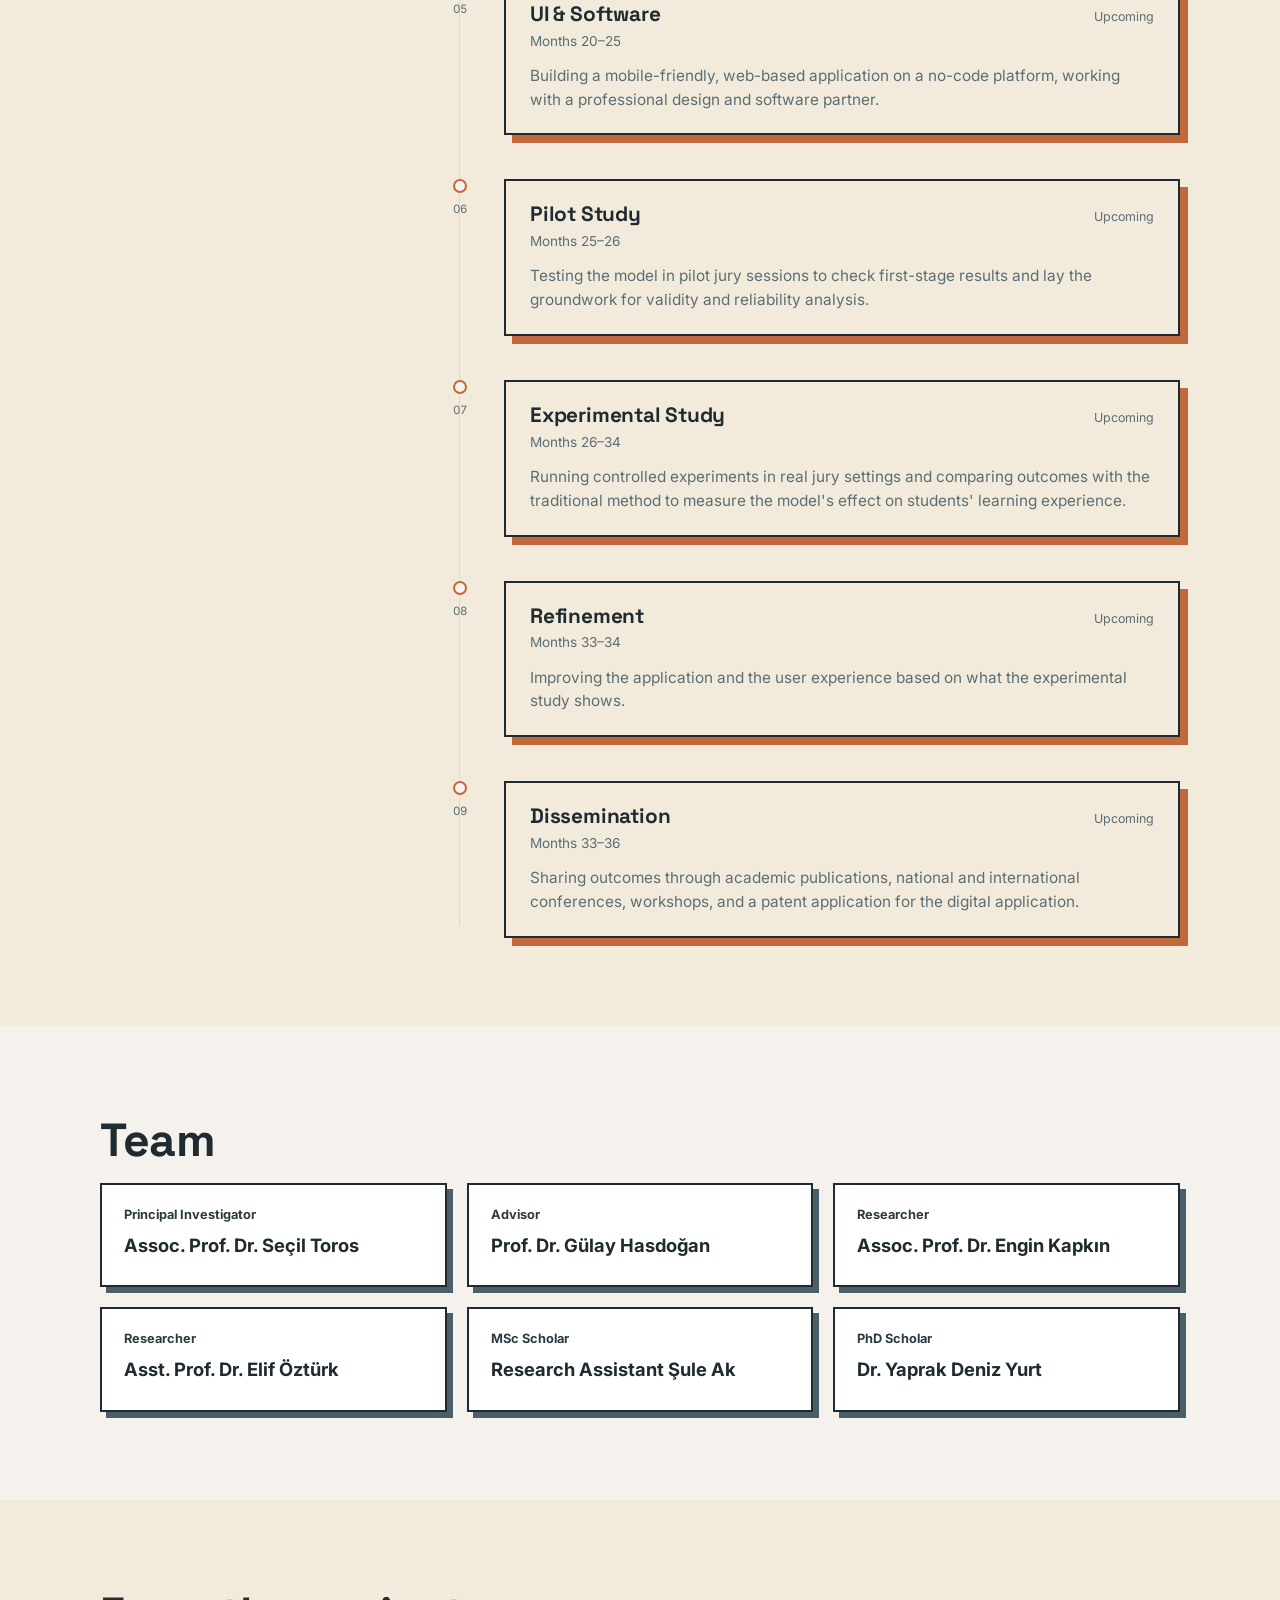
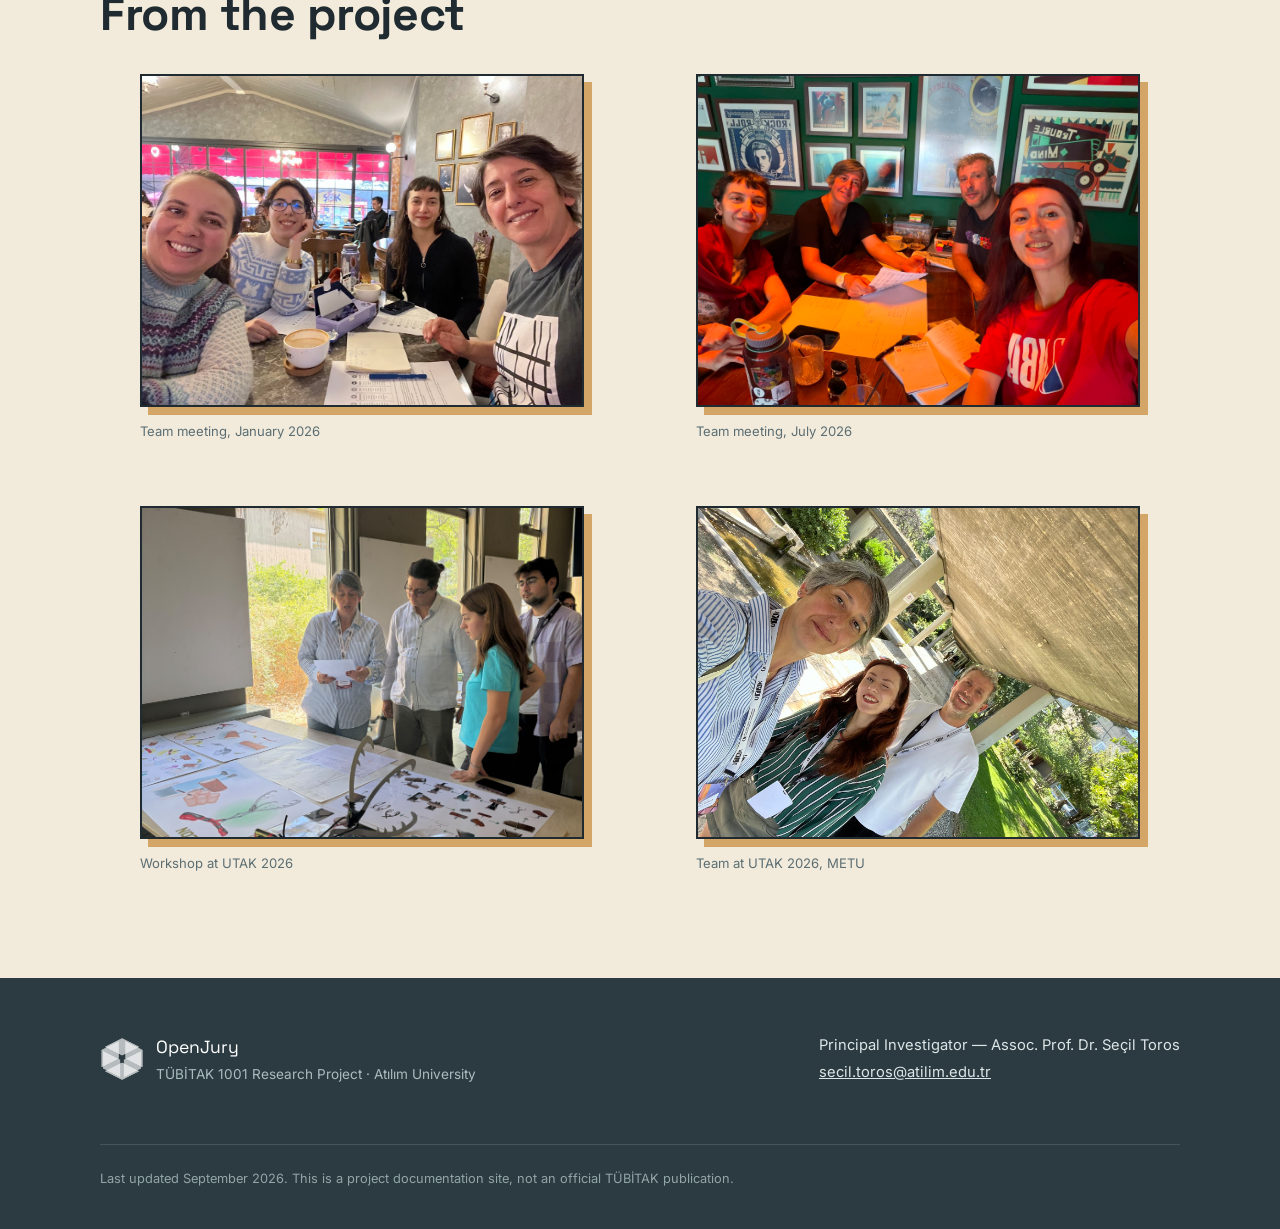
==== commit 031e5817: "Update index.html" ====
--- a/index.html
+++ b/index.html
@@ -15,7 +15,10 @@
 
 <header class="nav">
   <a class="nav-brand" href="#top">
-    <img src="assets/logo-full.png" alt="OpenJury" class="nav-logo">
+    <span class="nav-badge">
+      <img src="assets/mark.png" alt="" class="nav-badge-icon">
+    </span>
+    <span class="nav-wordmark">OpenJury</span>
   </a>
   <nav class="nav-links">
     <a href="#aim" id="nav-aim">Aim</a>
--- a/styles.css
+++ b/styles.css
@@ -9,7 +9,7 @@
   --primary-dark: #2C3B41;
   --primary-tint: #8FA3AA;
   --paper: #F5F2ED;
-  --paper-alt: #ECE1CC;
+  --paper-alt: #F2EBDB;
   --card: #FFFFFF;
   --accent: #D3A567;
   --accent-deep: #8A6830;
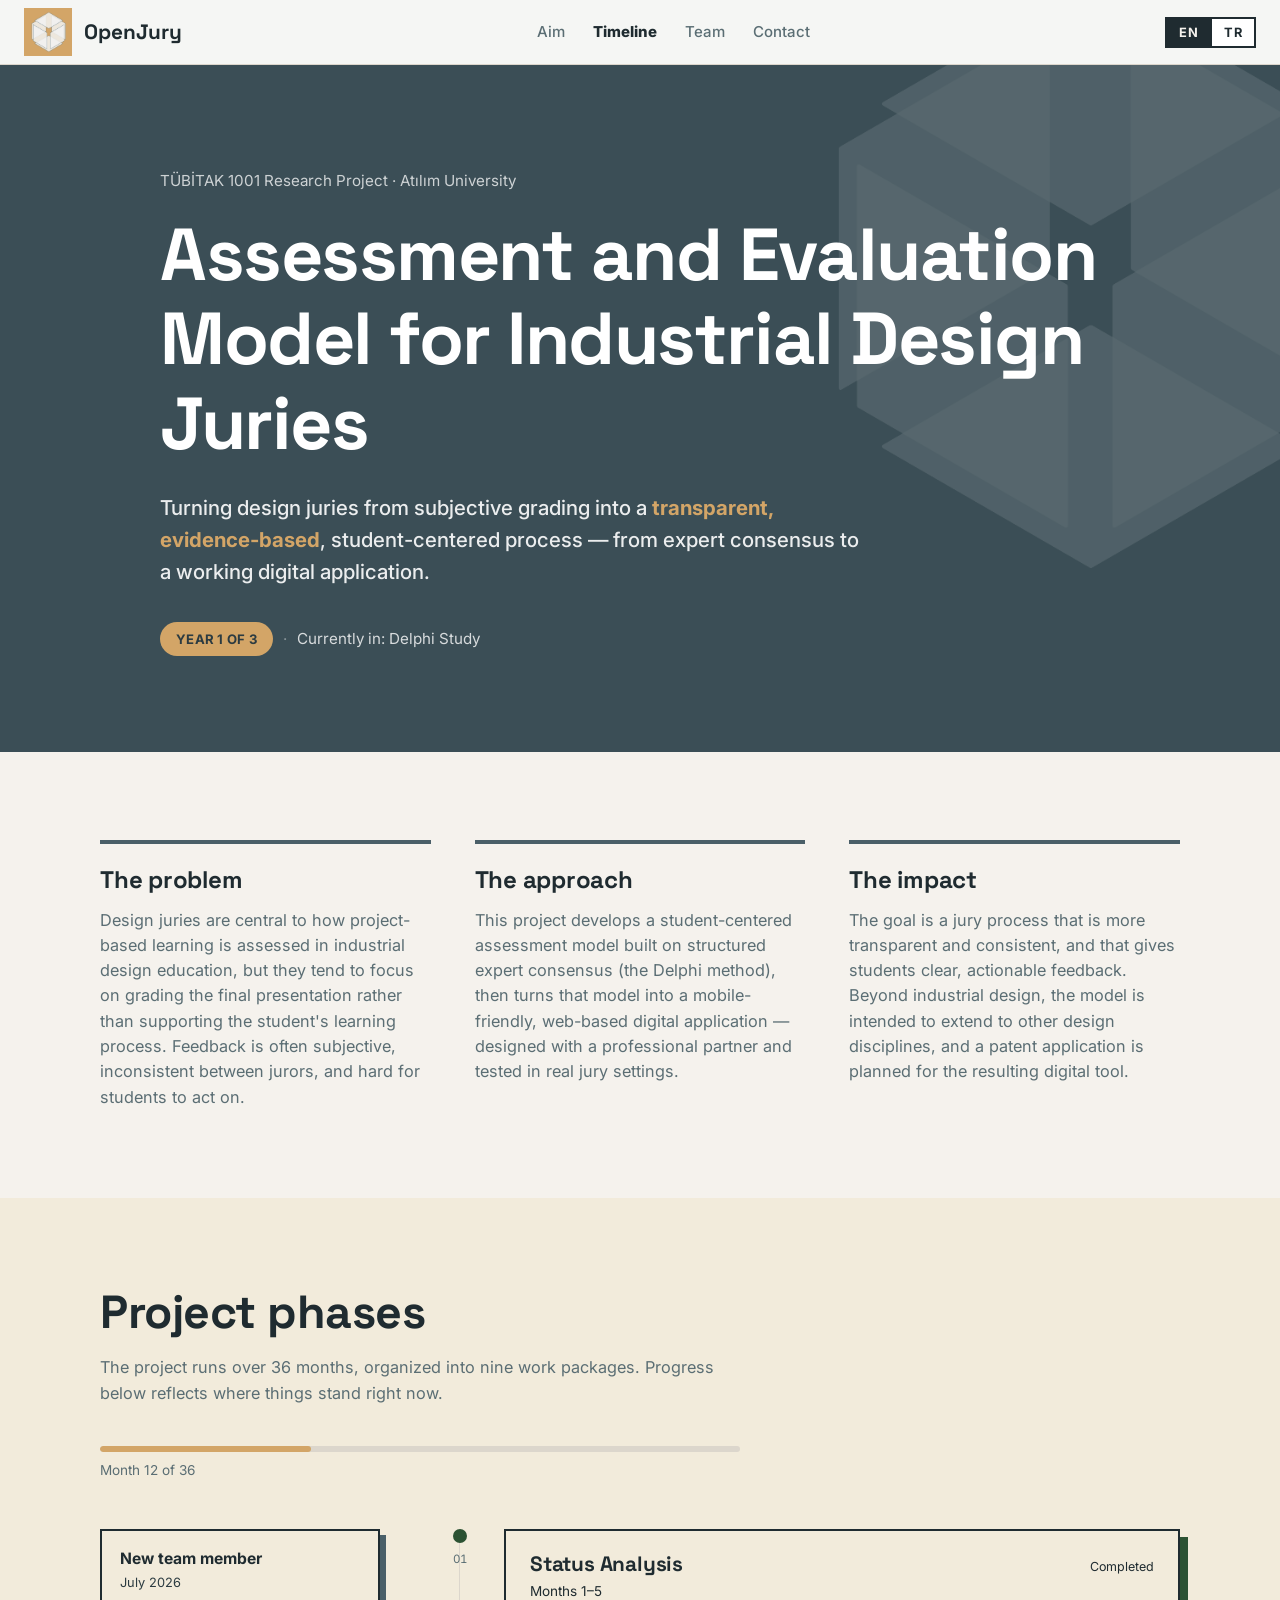
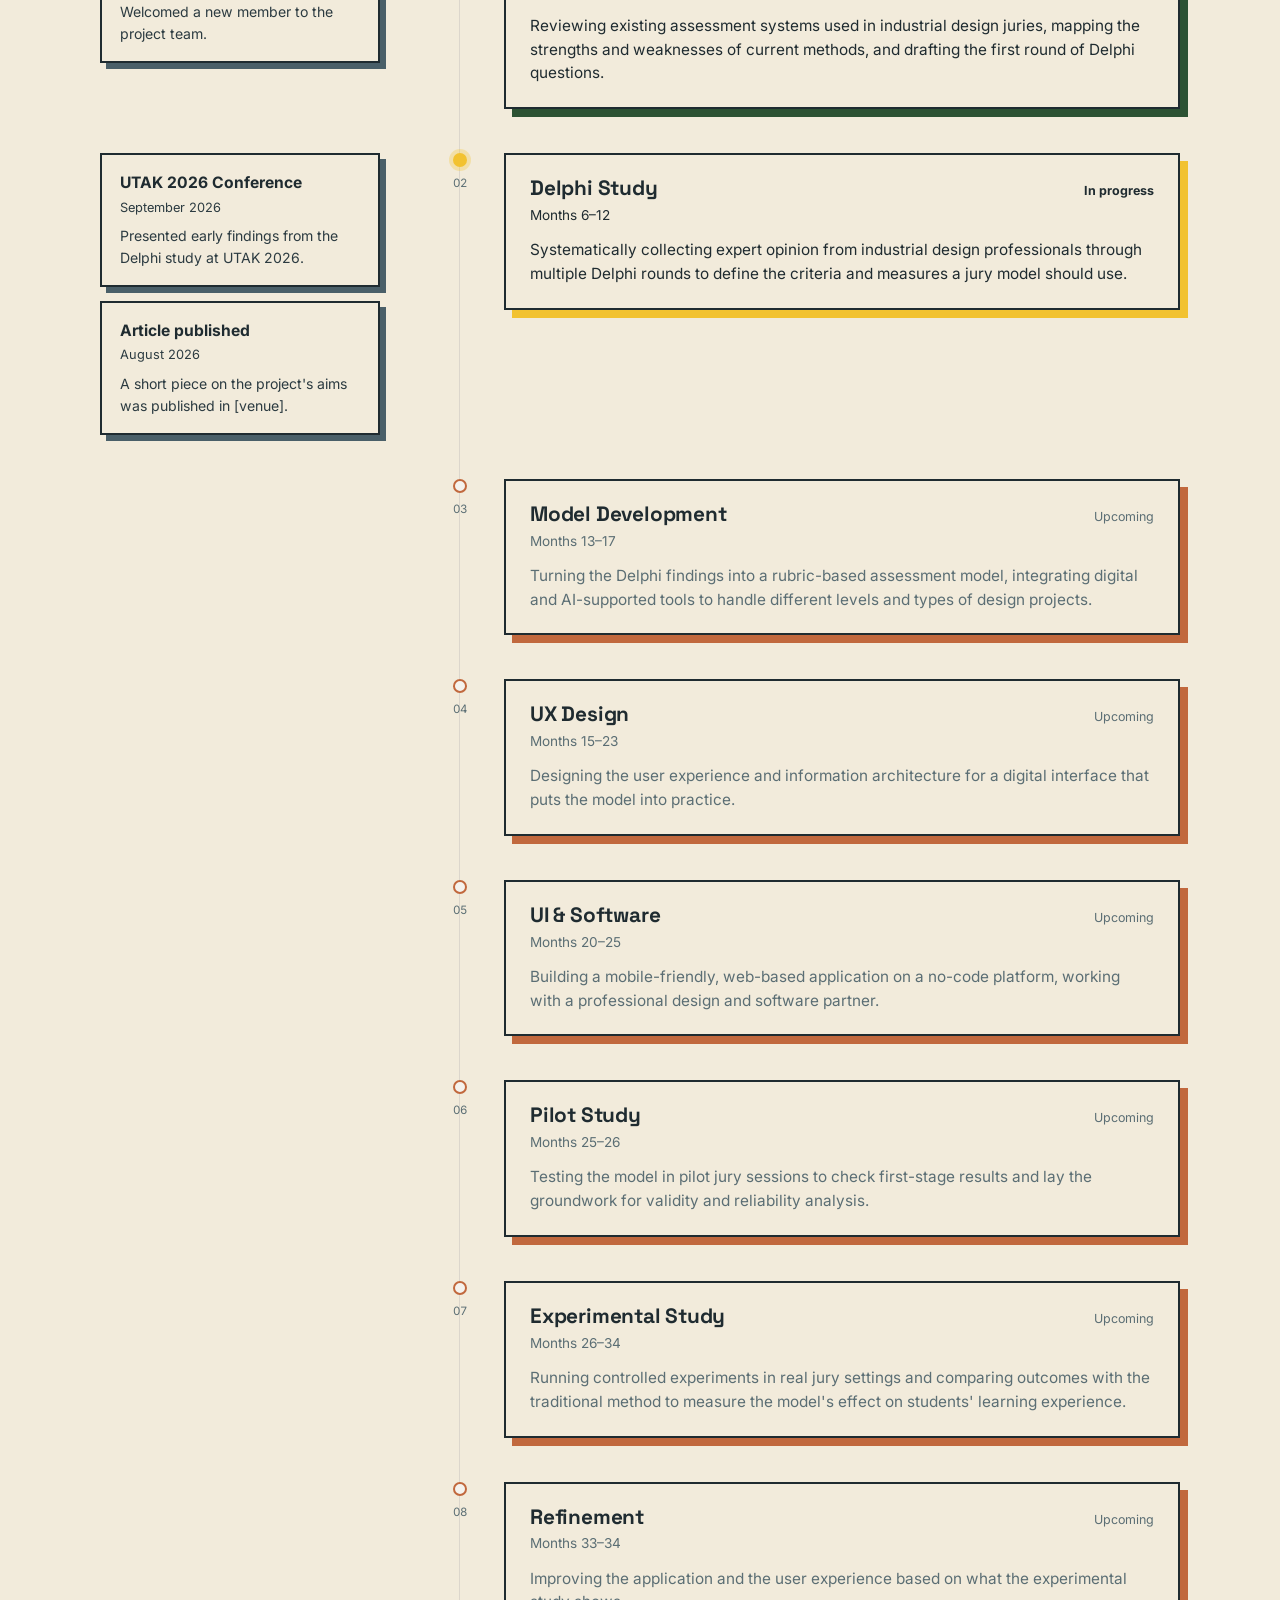
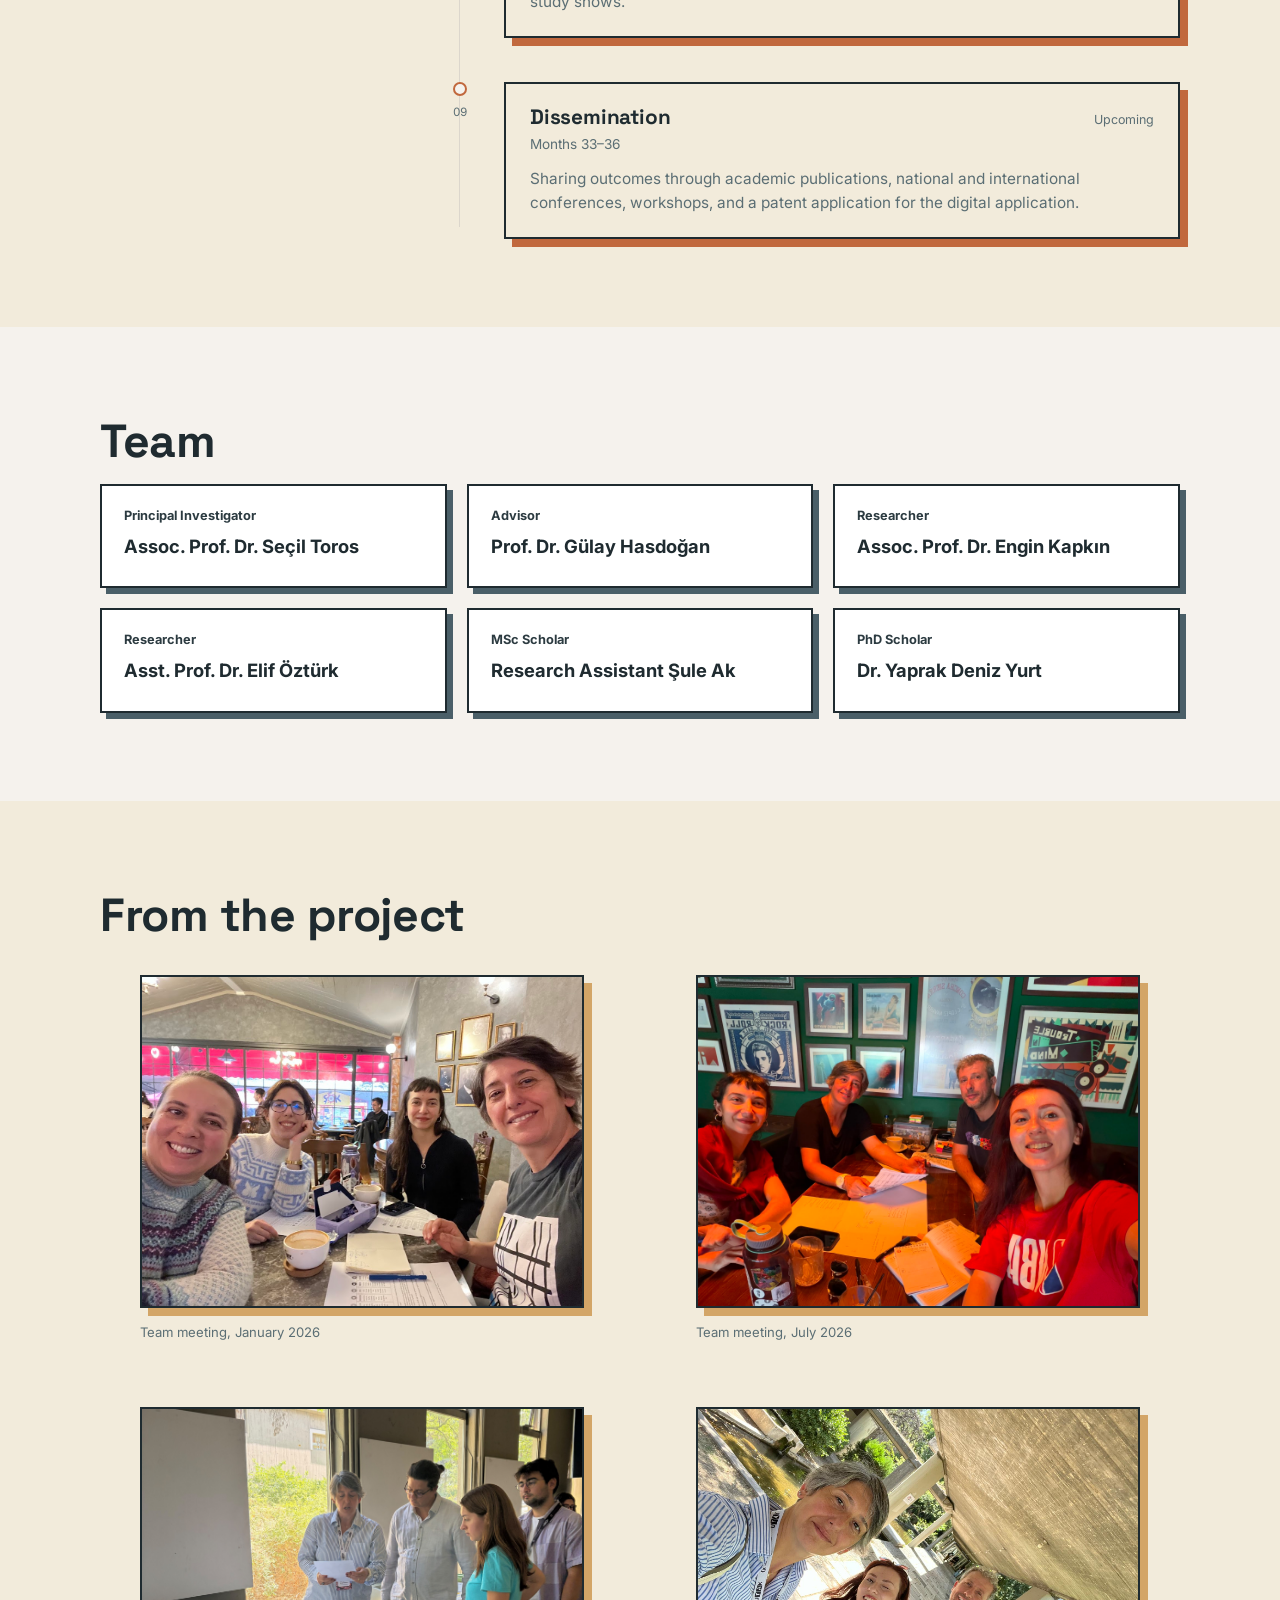
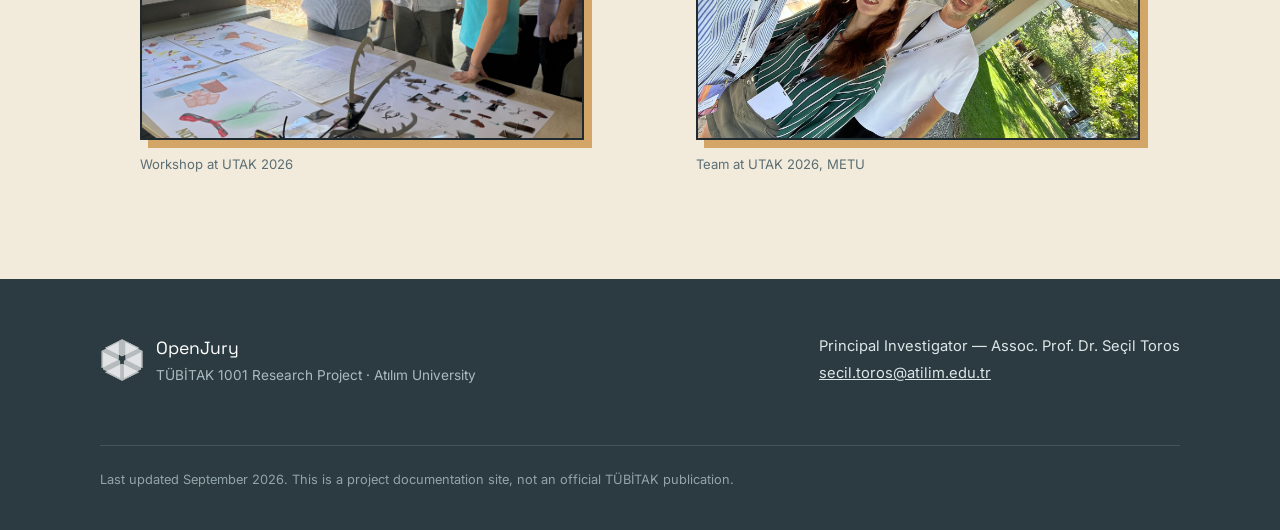
==== commit 93e5fb25: "Update index.html" ====
--- a/index.html
+++ b/index.html
@@ -16,7 +16,7 @@
 <header class="nav">
   <a class="nav-brand" href="#top">
     <span class="nav-badge">
-      <img src="assets/mark.png" alt="" class="nav-badge-icon">
+      <img src="assets/nav-badge.png" alt="" class="nav-badge-icon">
     </span>
     <span class="nav-wordmark">OpenJury</span>
   </a>
--- a/styles.css
+++ b/styles.css
@@ -124,7 +124,7 @@
   justify-content: space-between;
   flex-wrap: wrap;
   row-gap: 10px;
-  padding: 16px 24px;
+  padding: 8px 24px;
   background: rgba(245, 247, 245, 0.92);
   backdrop-filter: blur(8px);
   border-bottom: 1px solid var(--line);
@@ -133,13 +133,30 @@
 .nav-brand {
   display: flex;
   align-items: center;
+  gap: 12px;
   text-decoration: none;
 }
 
-.nav-logo {
-  height: 80px;
-  width: auto;
-  object-fit: contain;
+.nav-badge {
+  width: 48px;
+  height: 48px;
+  flex-shrink: 0;
+  display: block;
+  overflow: hidden;
+}
+
+.nav-badge-icon {
+  display: block;
+  width: 100%;
+  height: 100%;
+  object-fit: cover;
+}
+
+.nav-wordmark {
+  font-family: var(--font-display);
+  font-weight: 700;
+  font-size: 1.3rem;
+  color: var(--heading);
 }
 
 .nav-links {
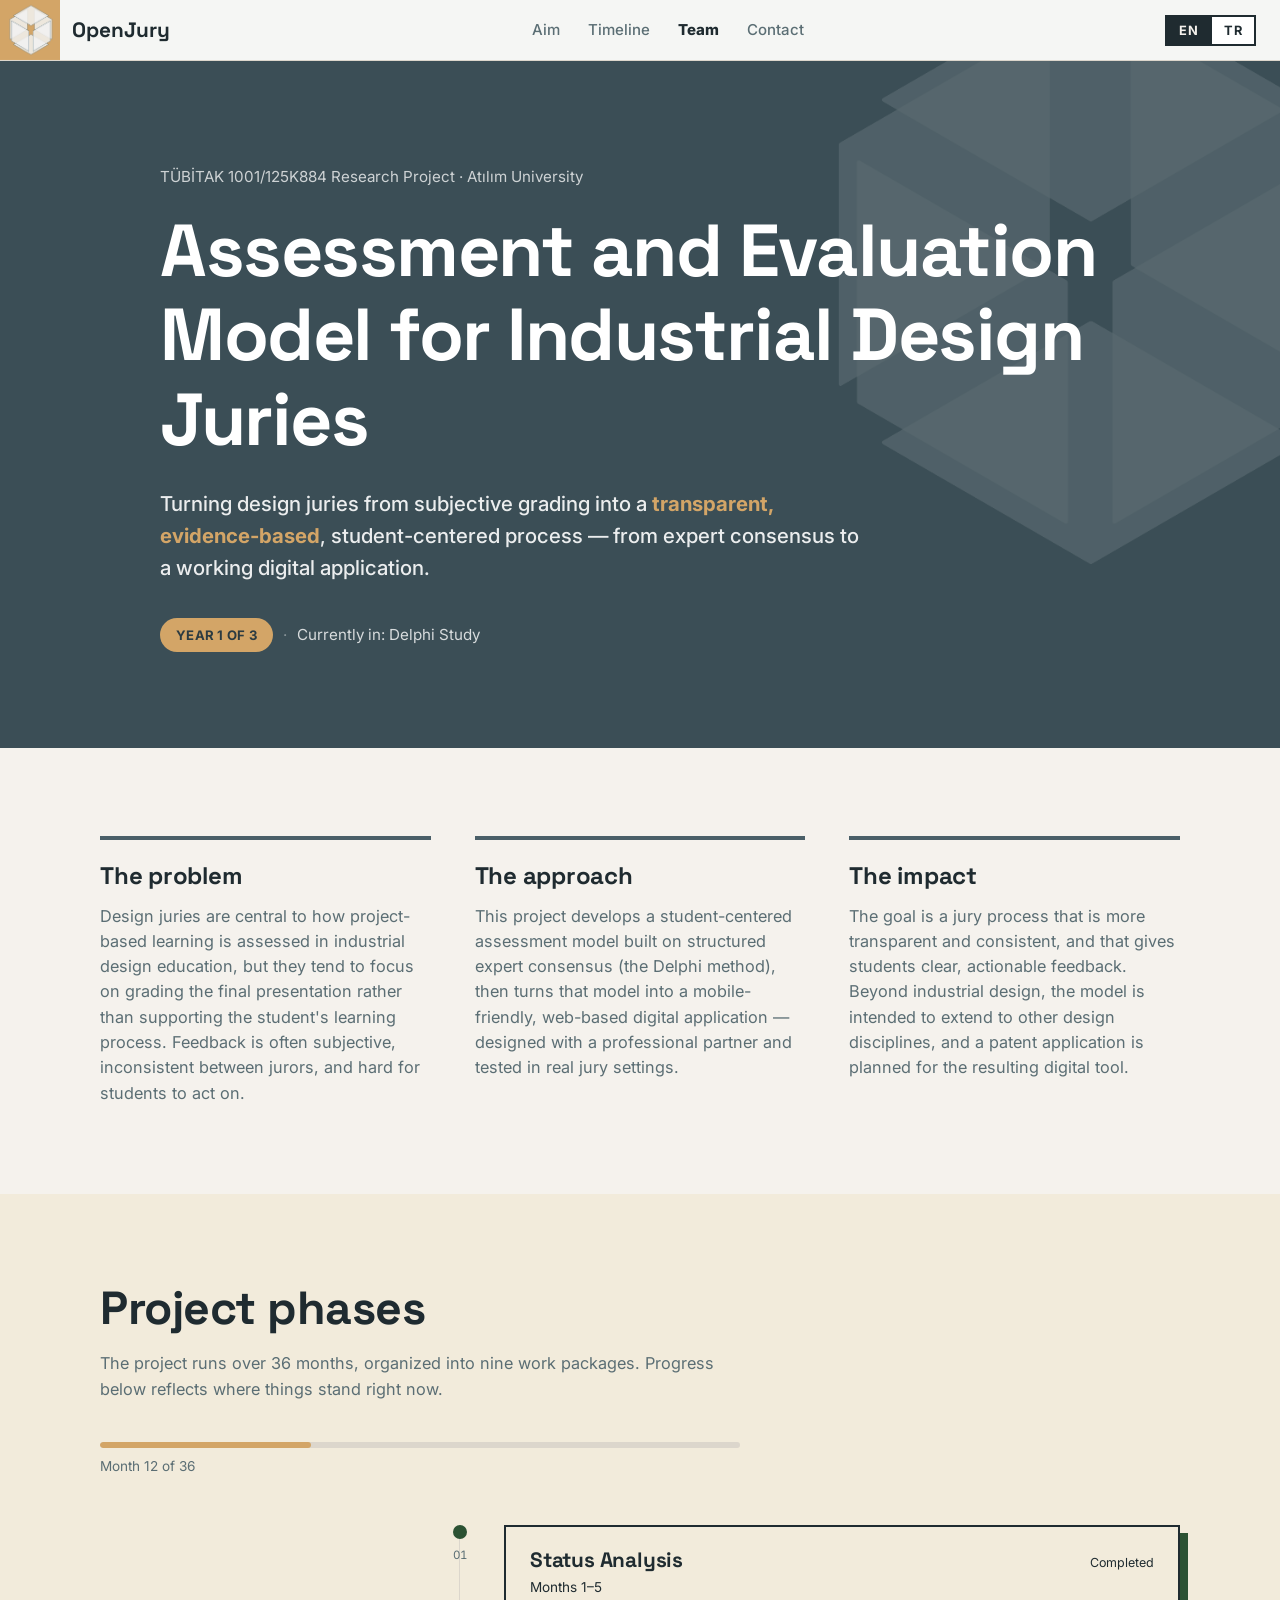
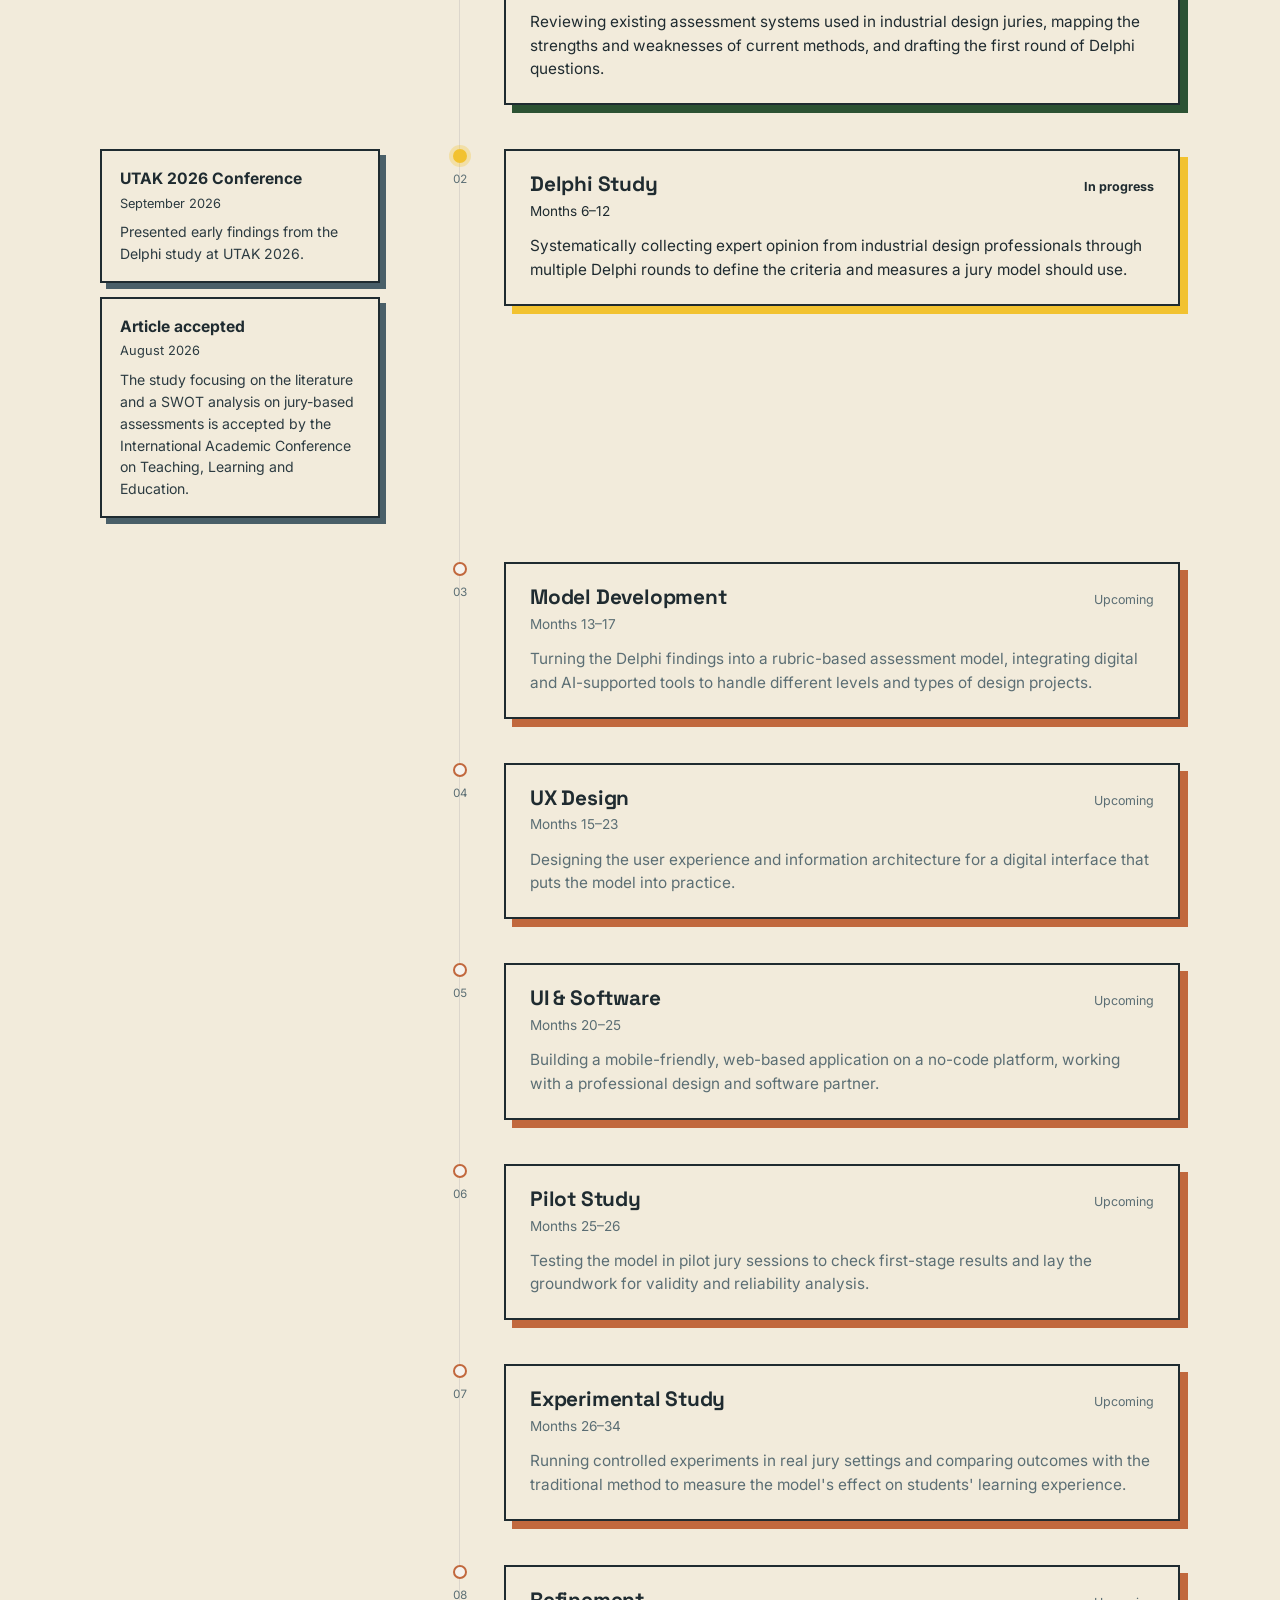
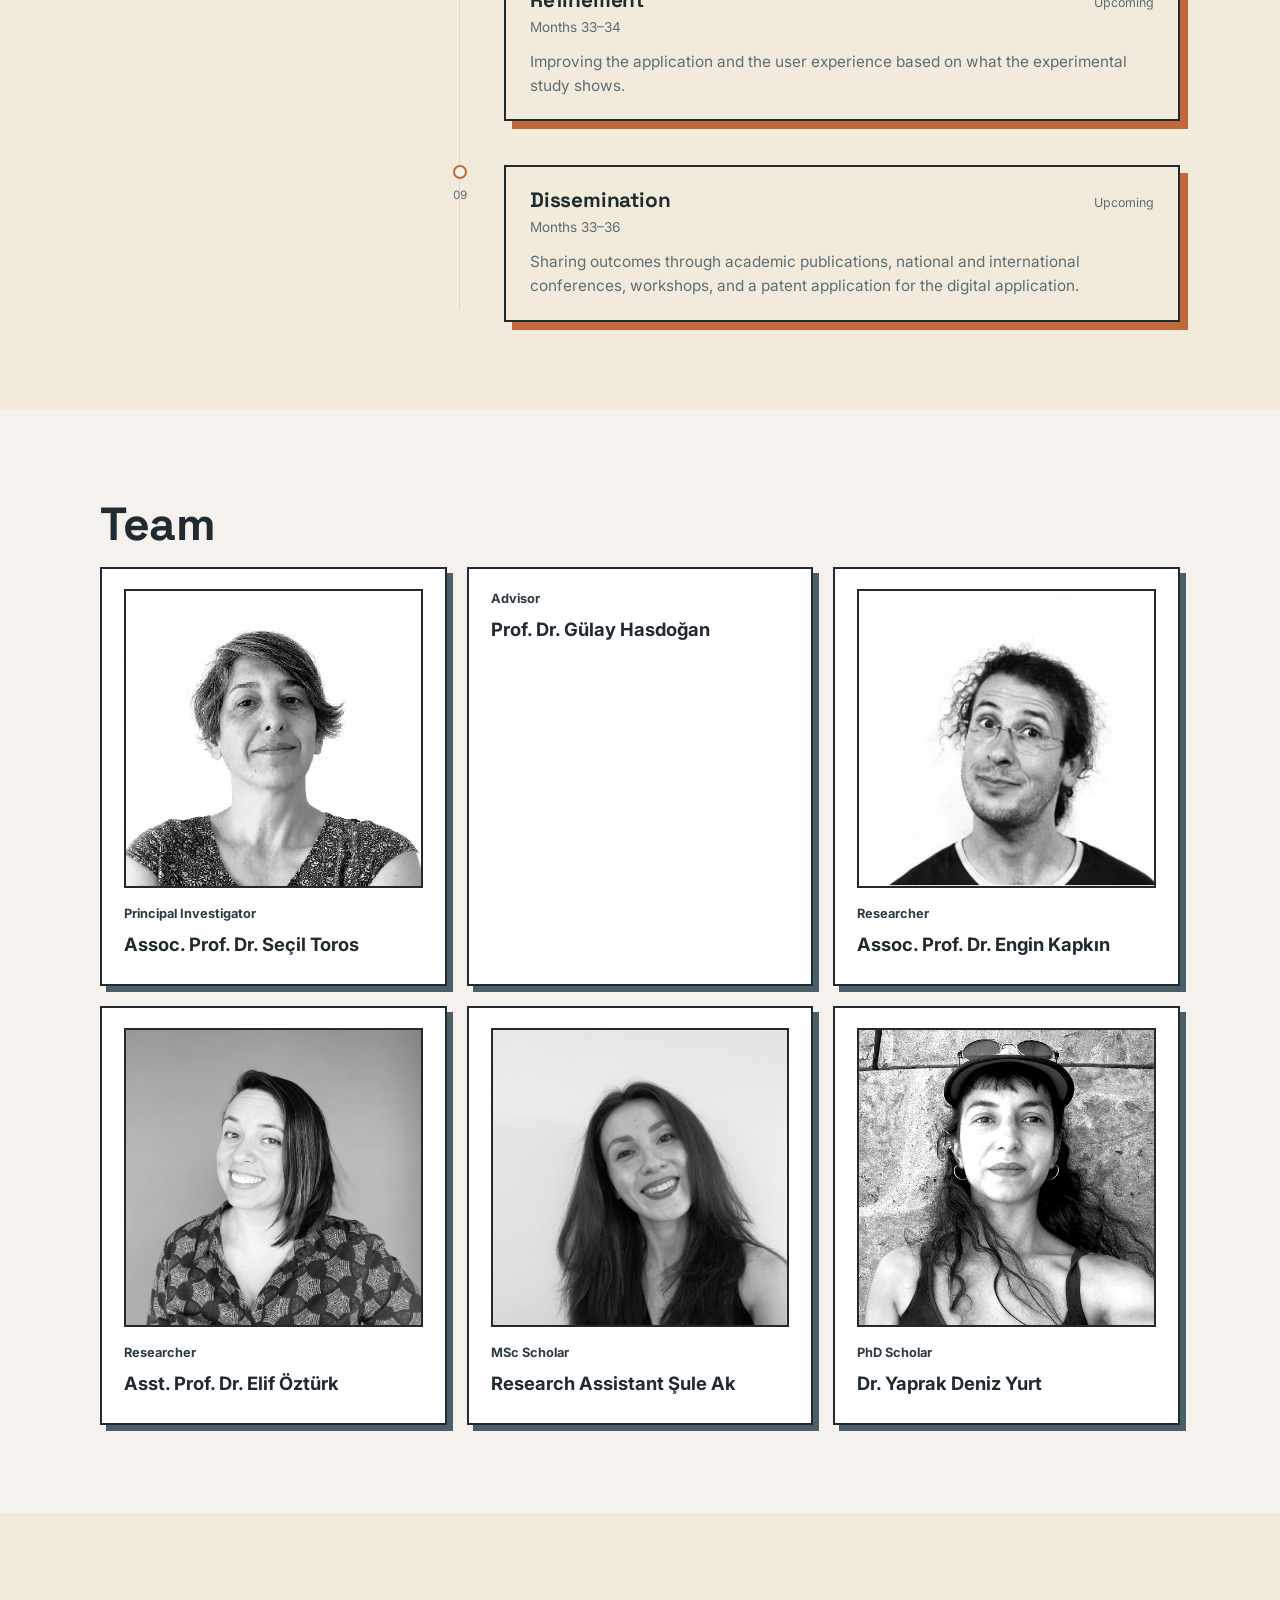
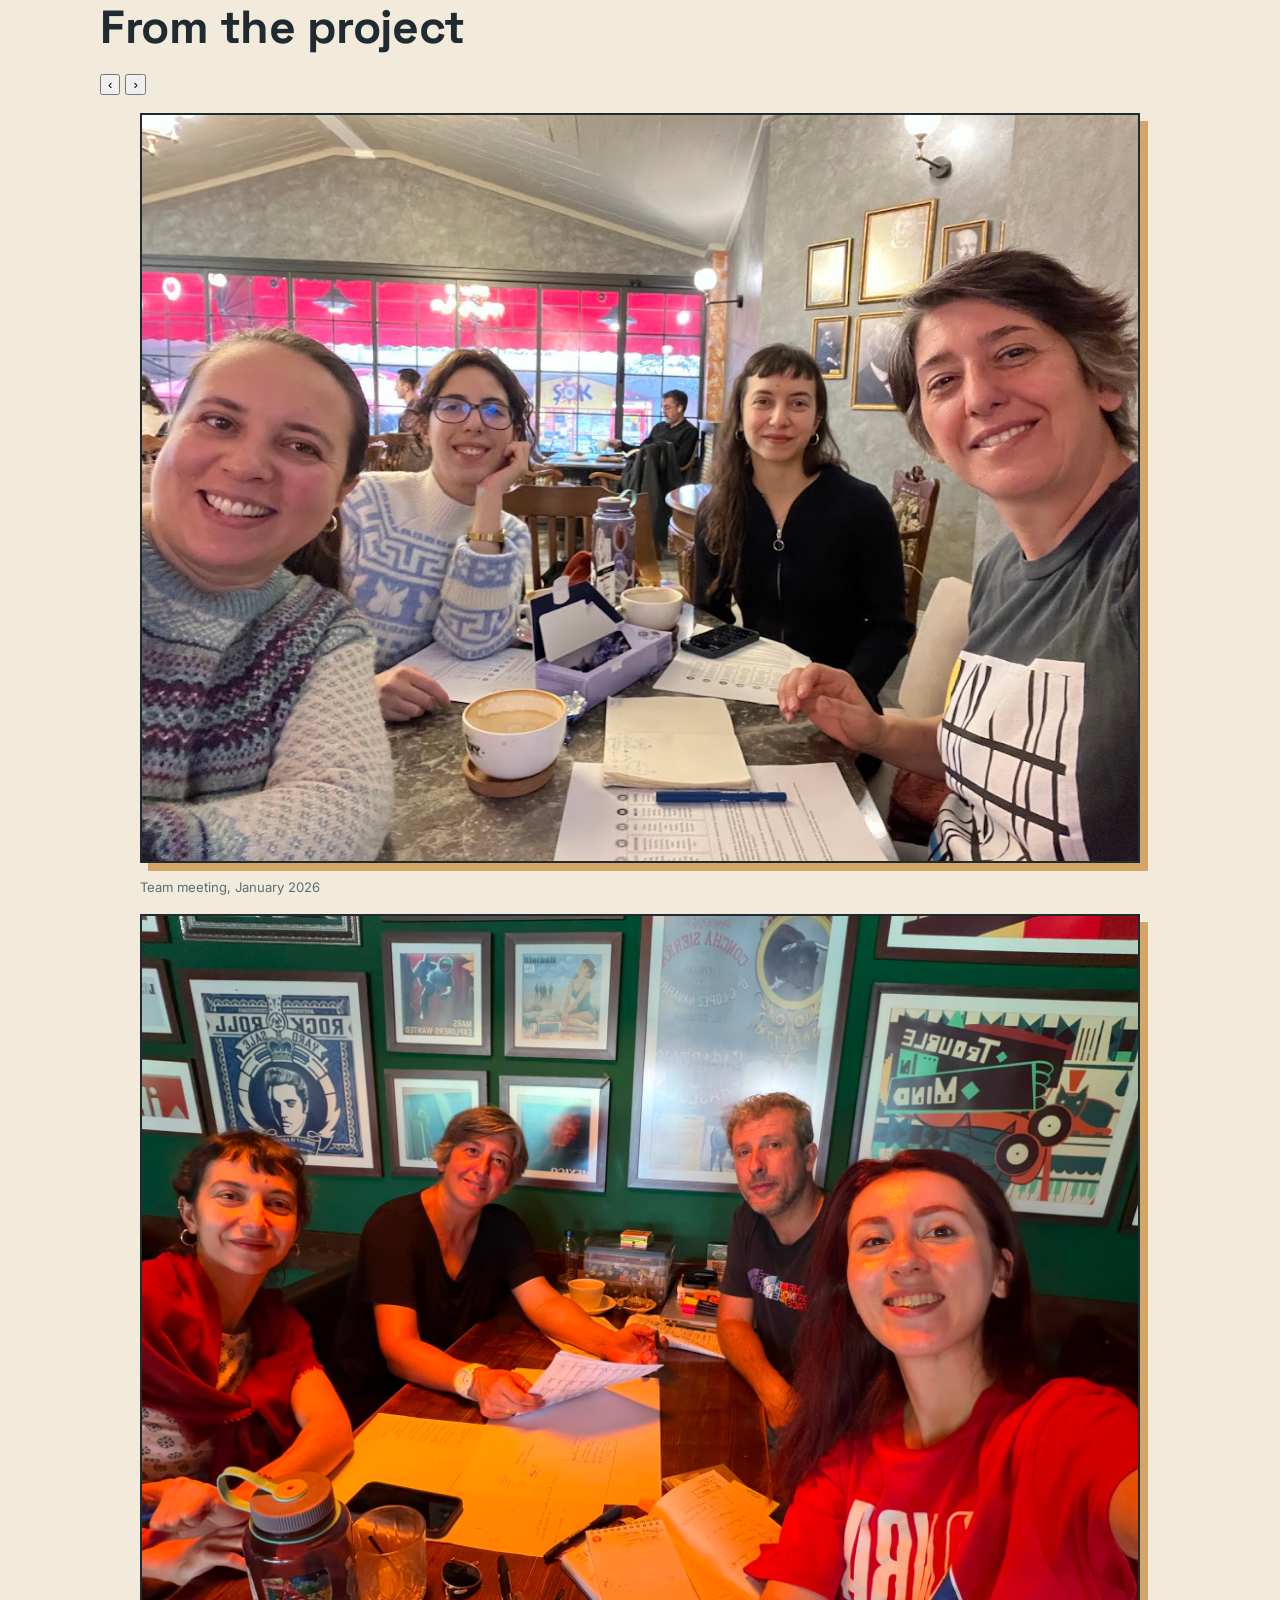
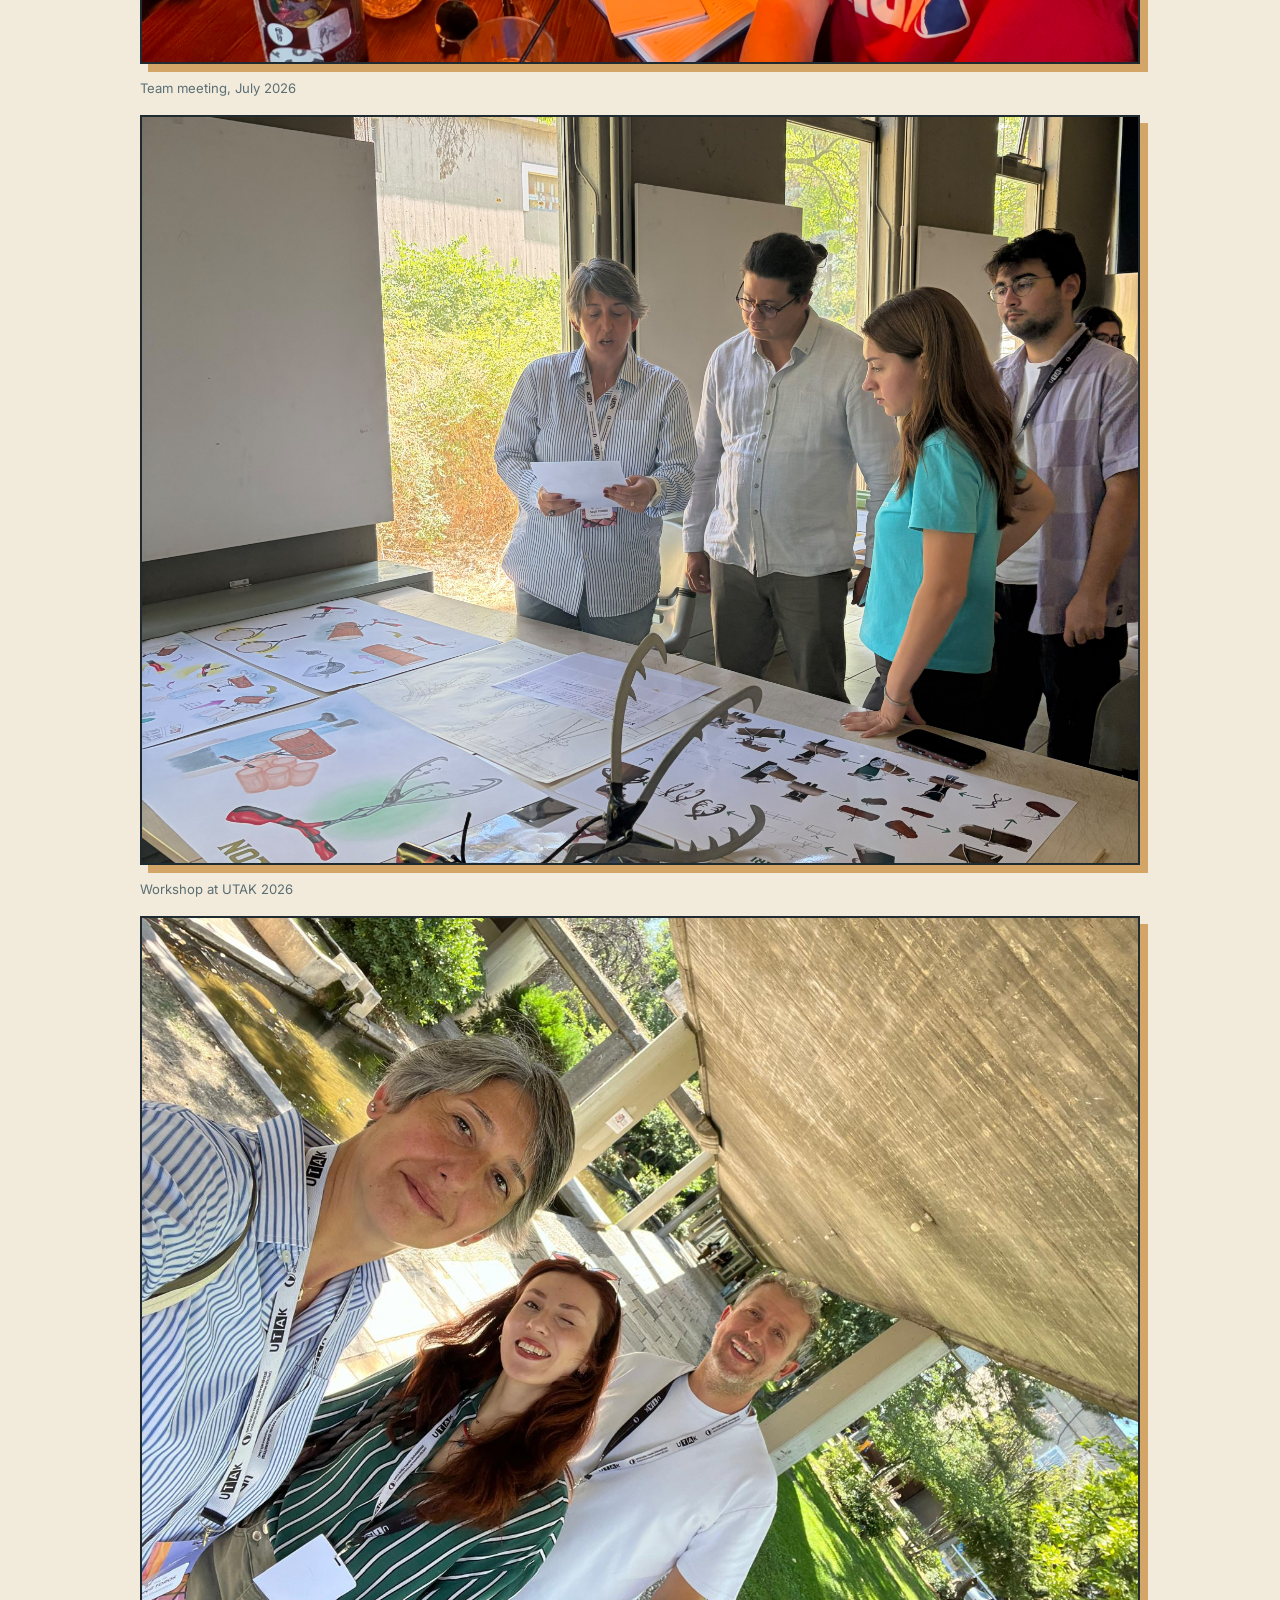
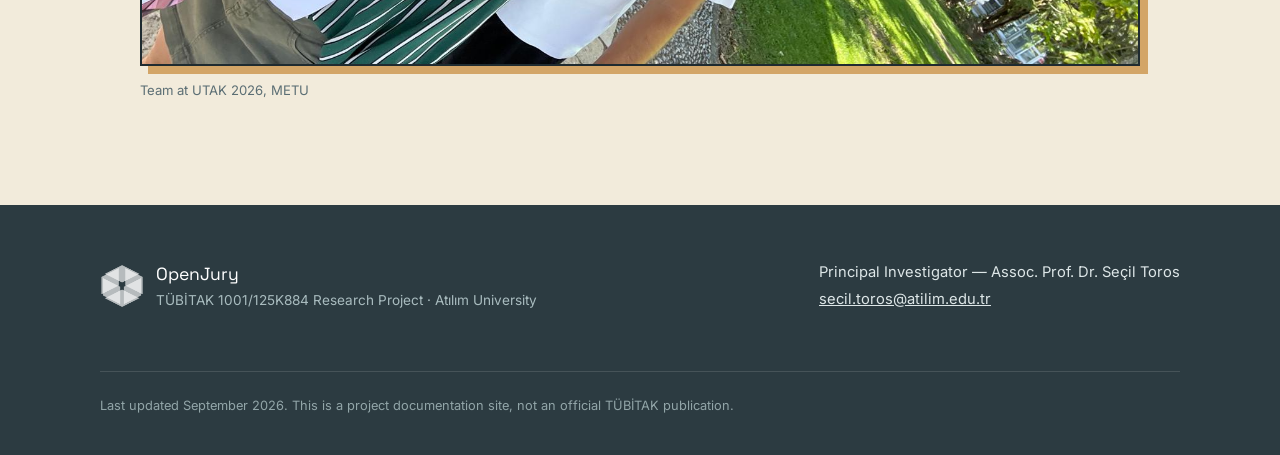
==== commit 1e69cf5b: "Update index.html" ====
--- a/index.html
+++ b/index.html
@@ -91,8 +91,14 @@
   <!-- ============ GALLERY ============ -->
   <section class="section section-alt" id="gallery">
     <div class="section-inner">
-      <h2 id="gallery-heading">From the project</h2>
-      <div class="gallery-grid" id="gallery-grid">
+      <div class="gallery-heading-row">
+        <h2 id="gallery-heading">From the project</h2>
+        <div class="gallery-nav">
+          <button type="button" class="gallery-nav-btn" id="gallery-prev" aria-label="Previous photos">‹</button>
+          <button type="button" class="gallery-nav-btn" id="gallery-next" aria-label="Next photos">›</button>
+        </div>
+      </div>
+      <div class="gallery-track" id="gallery-grid">
         <!-- filled by script.js from content.js -->
       </div>
     </div>
--- a/styles.css
+++ b/styles.css
@@ -124,7 +124,7 @@
   justify-content: space-between;
   flex-wrap: wrap;
   row-gap: 10px;
-  padding: 8px 24px;
+  padding: 0px 24px 0px 0px;
   background: rgba(245, 247, 245, 0.92);
   backdrop-filter: blur(8px);
   border-bottom: 1px solid var(--line);
@@ -138,8 +138,8 @@
 }
 
 .nav-badge {
-  width: 48px;
-  height: 48px;
+  width: 60px;
+  height: 60px;
   flex-shrink: 0;
   display: block;
   overflow: hidden;
@@ -562,6 +562,15 @@
   box-shadow: 6px 6px 0 0 var(--primary);
 }
 
+.team-photo {
+  width: 100%;
+  aspect-ratio: 1 / 1;
+  object-fit: cover;
+  border: 2px solid var(--heading);
+  border-radius: 0;
+  margin-bottom: 16px;
+}
+
 .team-role {
   font-size: 0.8rem;
   color: var(--primary-dark);
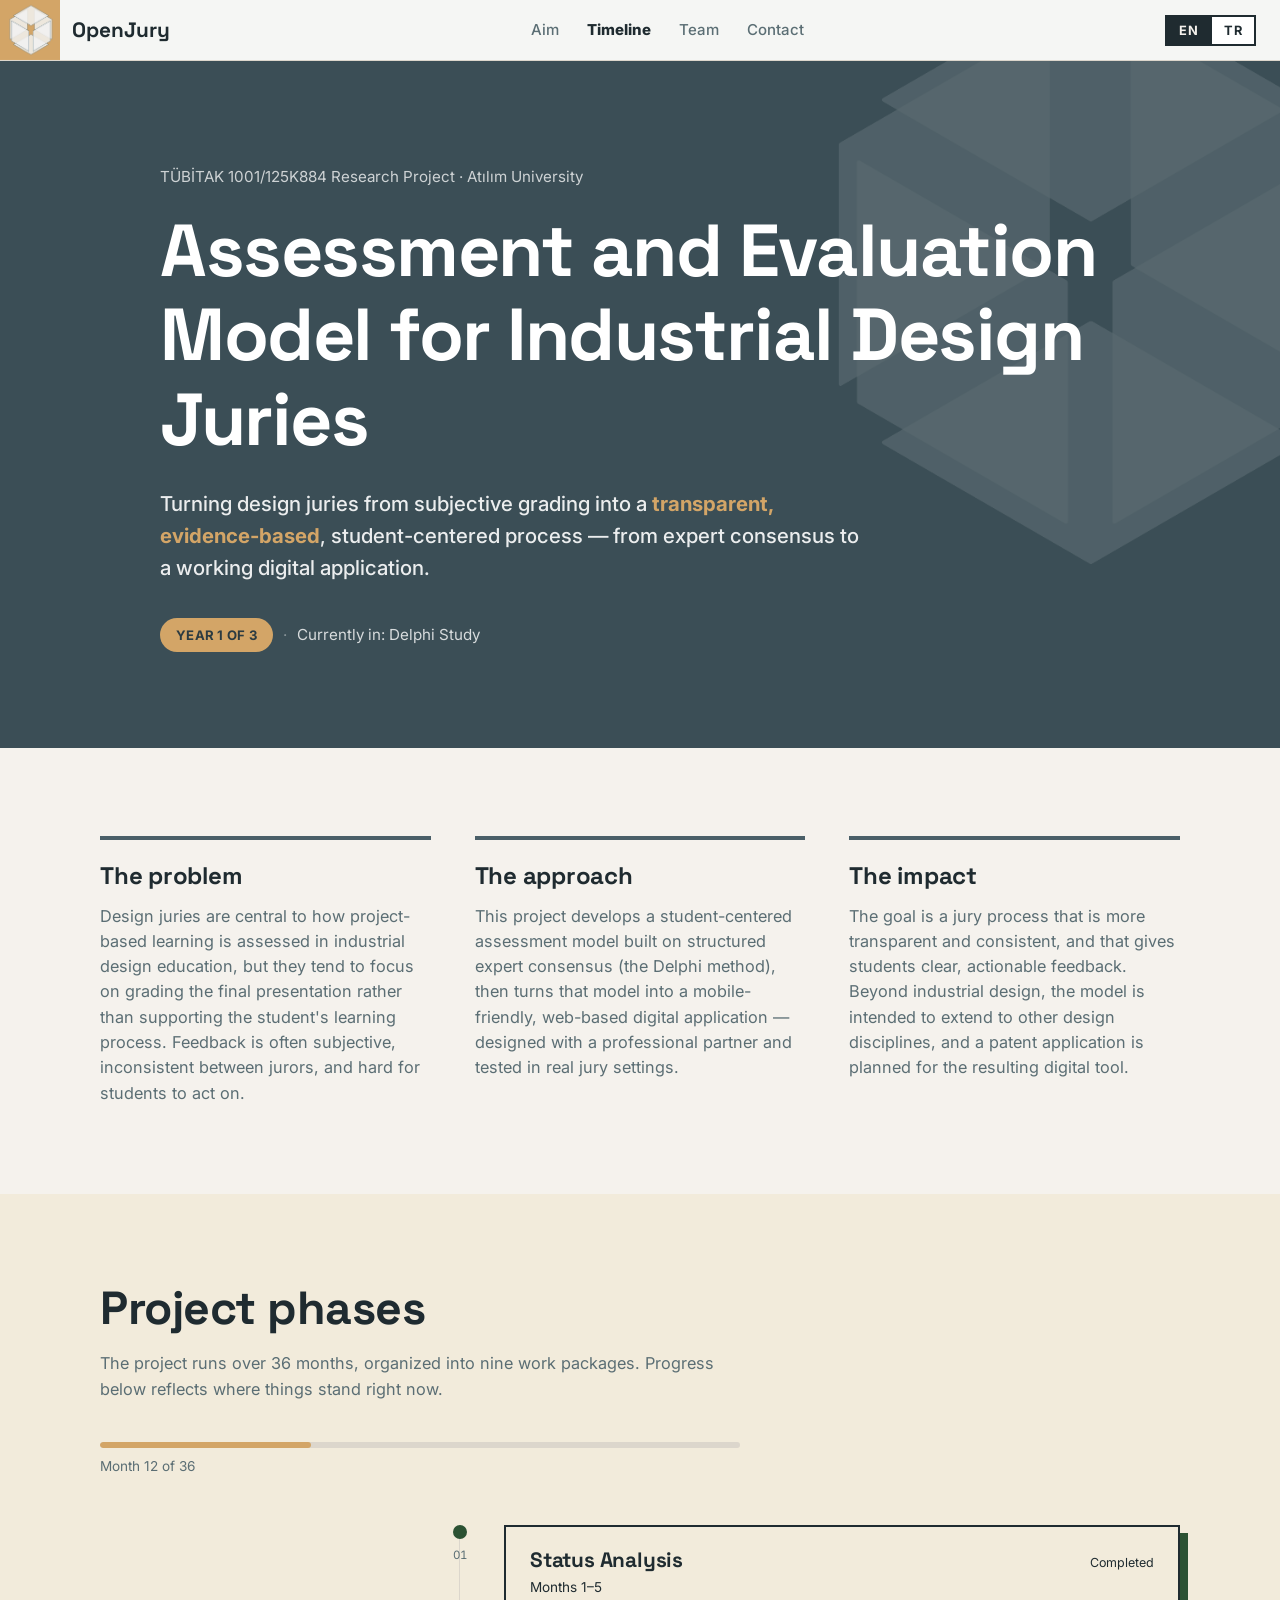
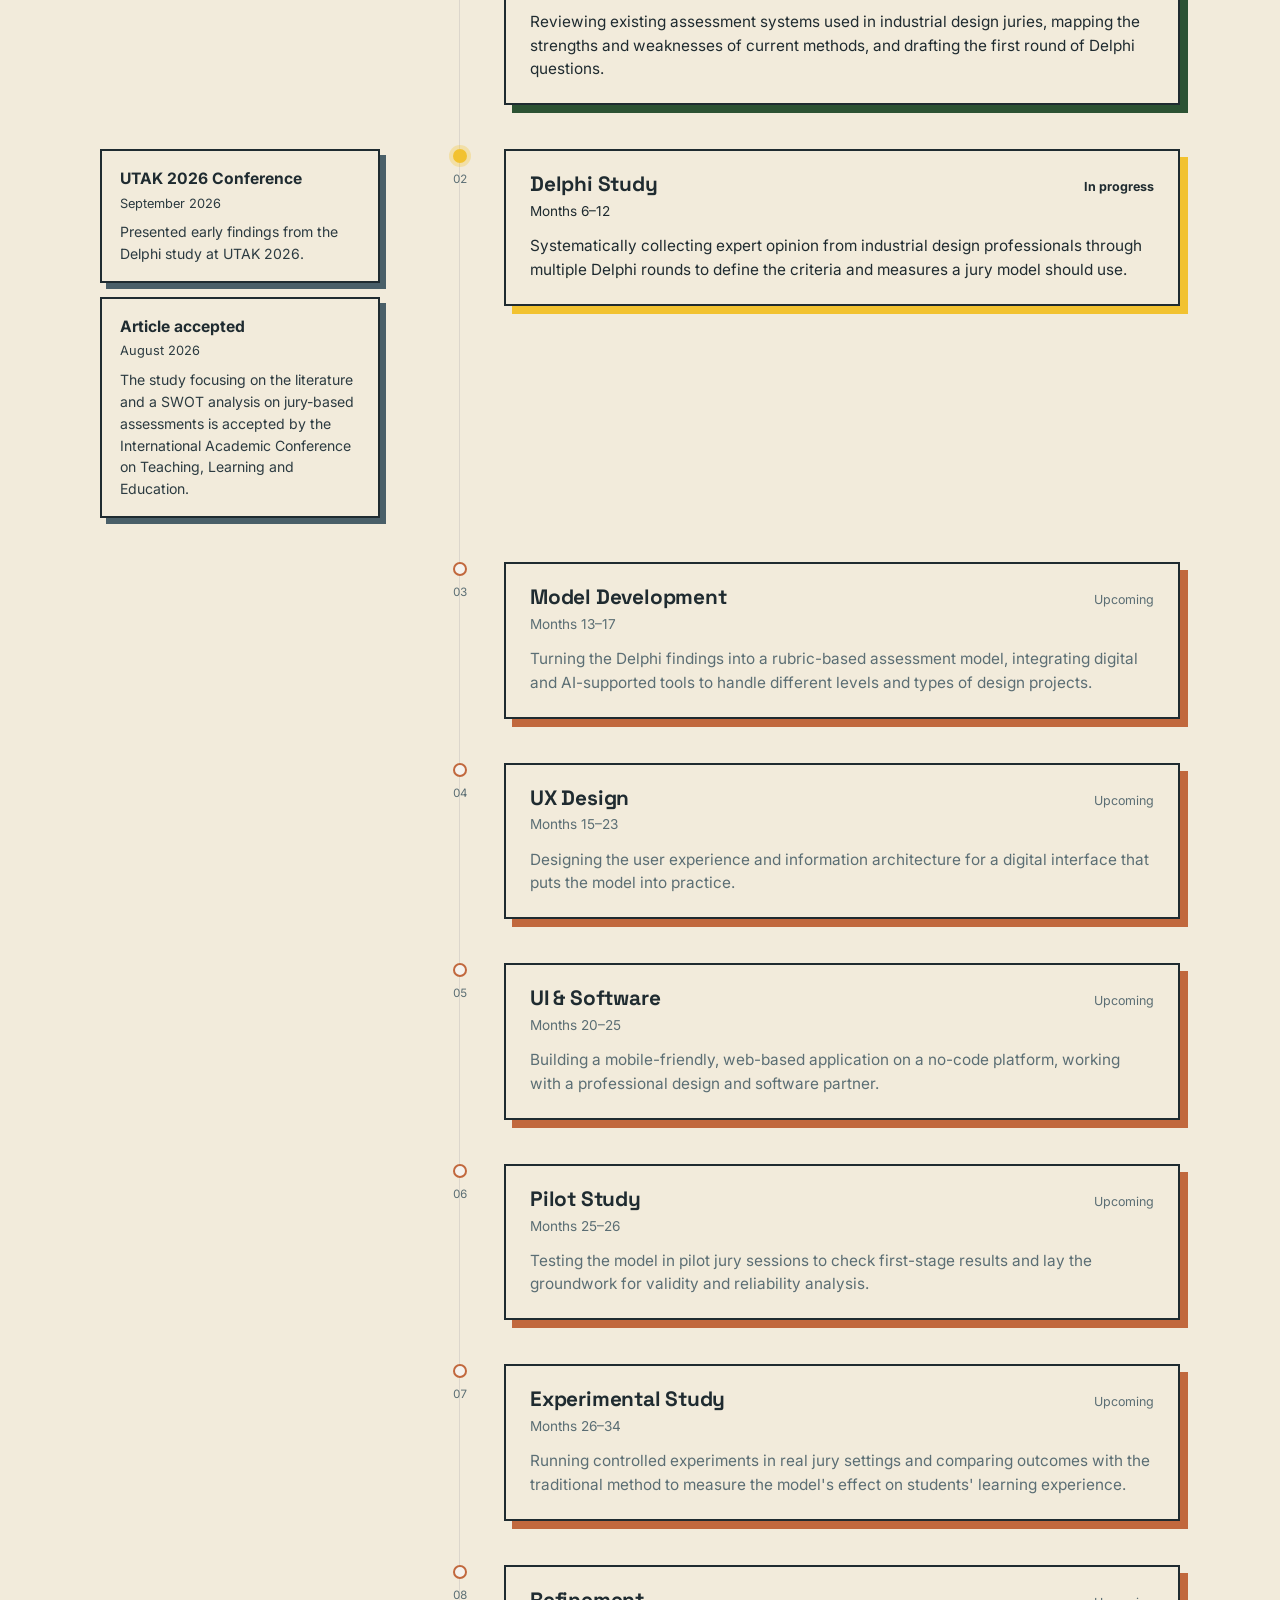
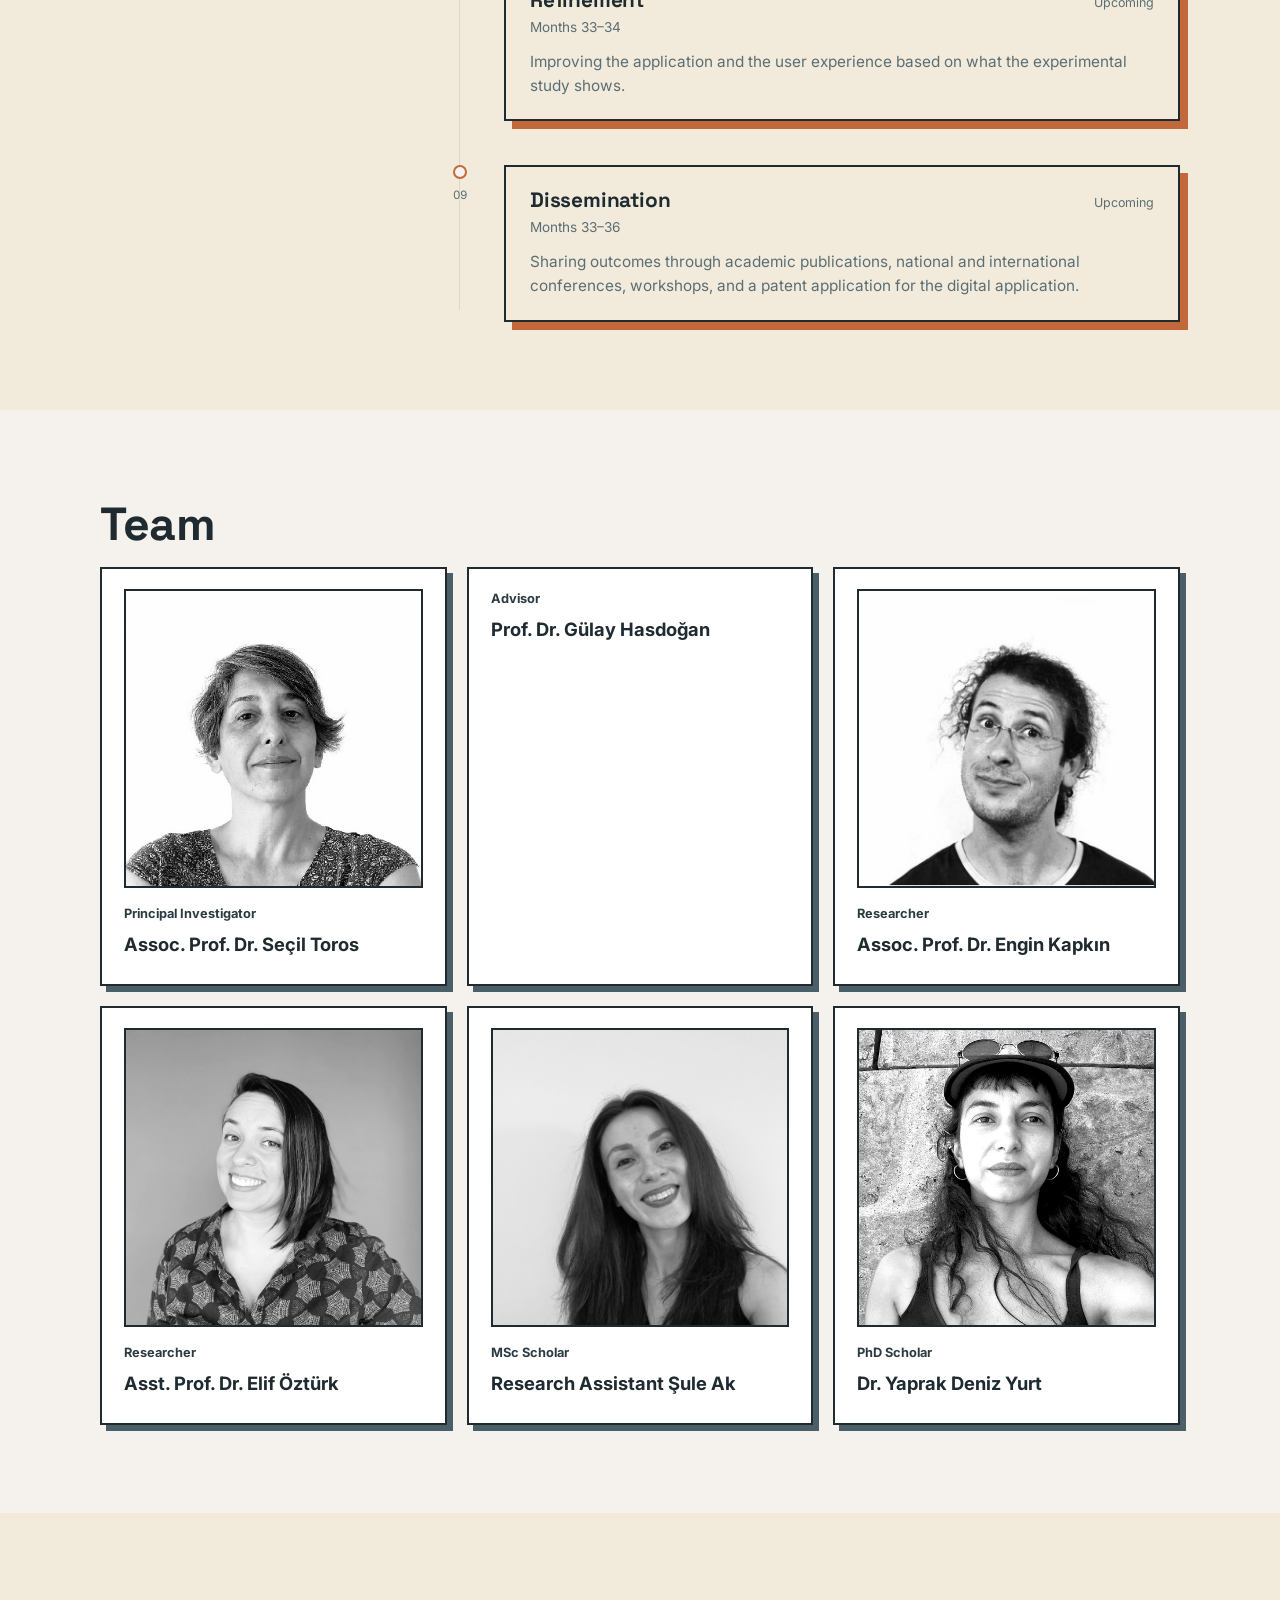
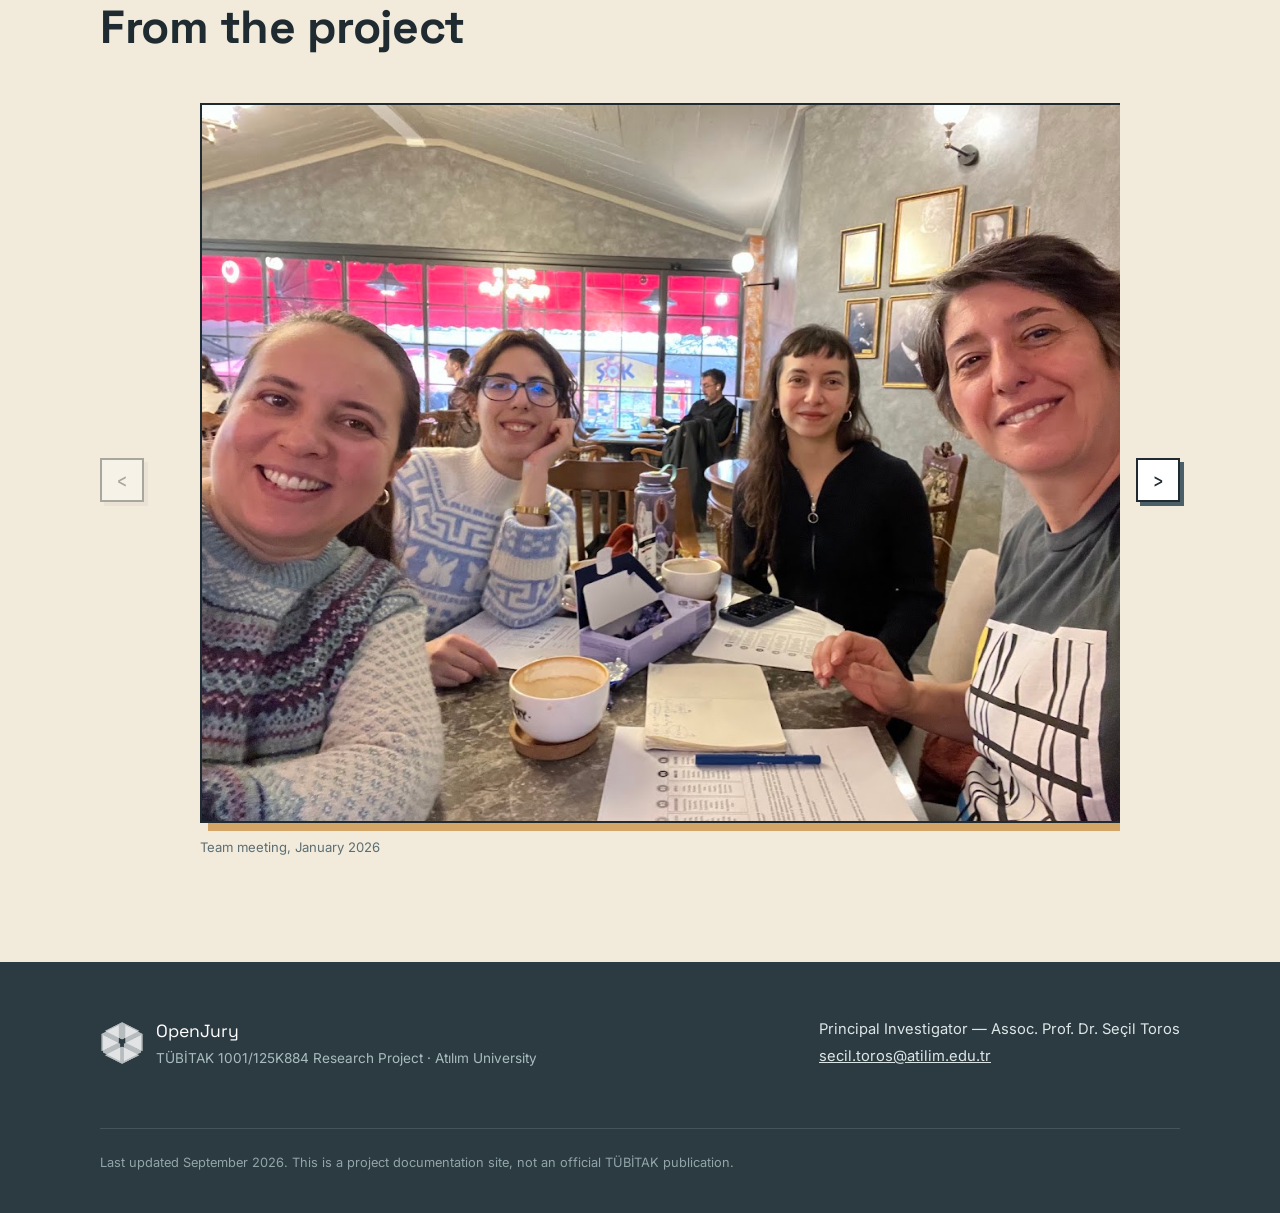
==== commit b07d17d8: "Update index.html" ====
--- a/index.html
+++ b/index.html
@@ -91,15 +91,15 @@
   <!-- ============ GALLERY ============ -->
   <section class="section section-alt" id="gallery">
     <div class="section-inner">
-      <div class="gallery-heading-row">
-        <h2 id="gallery-heading">From the project</h2>
-        <div class="gallery-nav">
-          <button type="button" class="gallery-nav-btn" id="gallery-prev" aria-label="Previous photos">‹</button>
-          <button type="button" class="gallery-nav-btn" id="gallery-next" aria-label="Next photos">›</button>
+      <h2 id="gallery-heading">From the project</h2>
+      <div class="gallery-slider">
+        <button type="button" class="gallery-nav-btn gallery-nav-prev" id="gallery-prev" aria-label="Previous photo">‹</button>
+        <div class="gallery-viewport">
+          <div class="gallery-track" id="gallery-grid">
+            <!-- filled by script.js from content.js -->
+          </div>
         </div>
-      </div>
-      <div class="gallery-track" id="gallery-grid">
-        <!-- filled by script.js from content.js -->
+        <button type="button" class="gallery-nav-btn gallery-nav-next" id="gallery-next" aria-label="Next photo">›</button>
       </div>
     </div>
   </section>
--- a/styles.css
+++ b/styles.css
@@ -566,6 +566,7 @@
   width: 100%;
   aspect-ratio: 1 / 1;
   object-fit: cover;
+  object-position: center 25%;
   border: 2px solid var(--heading);
   border-radius: 0;
   margin-bottom: 16px;
@@ -635,10 +636,60 @@
 /* ==========================================================
    Gallery
    ========================================================== */
-.gallery-grid {
-  display: grid;
-  grid-template-columns: repeat(auto-fill, minmax(400px, 1fr));
-  gap: 32px;
+#gallery-heading {
+  margin-bottom: 32px;
+}
+
+.gallery-slider {
+  display: flex;
+  align-items: center;
+  gap: 16px;
+}
+
+.gallery-nav-btn {
+  flex-shrink: 0;
+  width: 44px;
+  height: 44px;
+  font-family: var(--font-display);
+  font-size: 1.4rem;
+  line-height: 1;
+  color: var(--heading);
+  background: var(--card);
+  border: 2px solid var(--heading);
+  cursor: pointer;
+  box-shadow: 4px 4px 0 0 var(--primary);
+  transition: transform 0.1s ease;
+}
+
+.gallery-nav-btn:hover {
+  background: var(--paper);
+}
+
+.gallery-nav-btn:active {
+  transform: translate(4px, 4px);
+  box-shadow: none;
+}
+
+.gallery-nav-btn:disabled {
+  opacity: 0.35;
+  cursor: default;
+  box-shadow: 4px 4px 0 0 var(--line);
+}
+
+.gallery-viewport {
+  flex: 1 1 auto;
+  overflow: hidden;
+  min-width: 0;
+}
+
+.gallery-track {
+  display: flex;
+  transition: transform 0.4s ease;
+}
+
+.gallery-item {
+  flex: 0 0 100%;
+  width: 100%;
 }
 
 .gallery-item img {
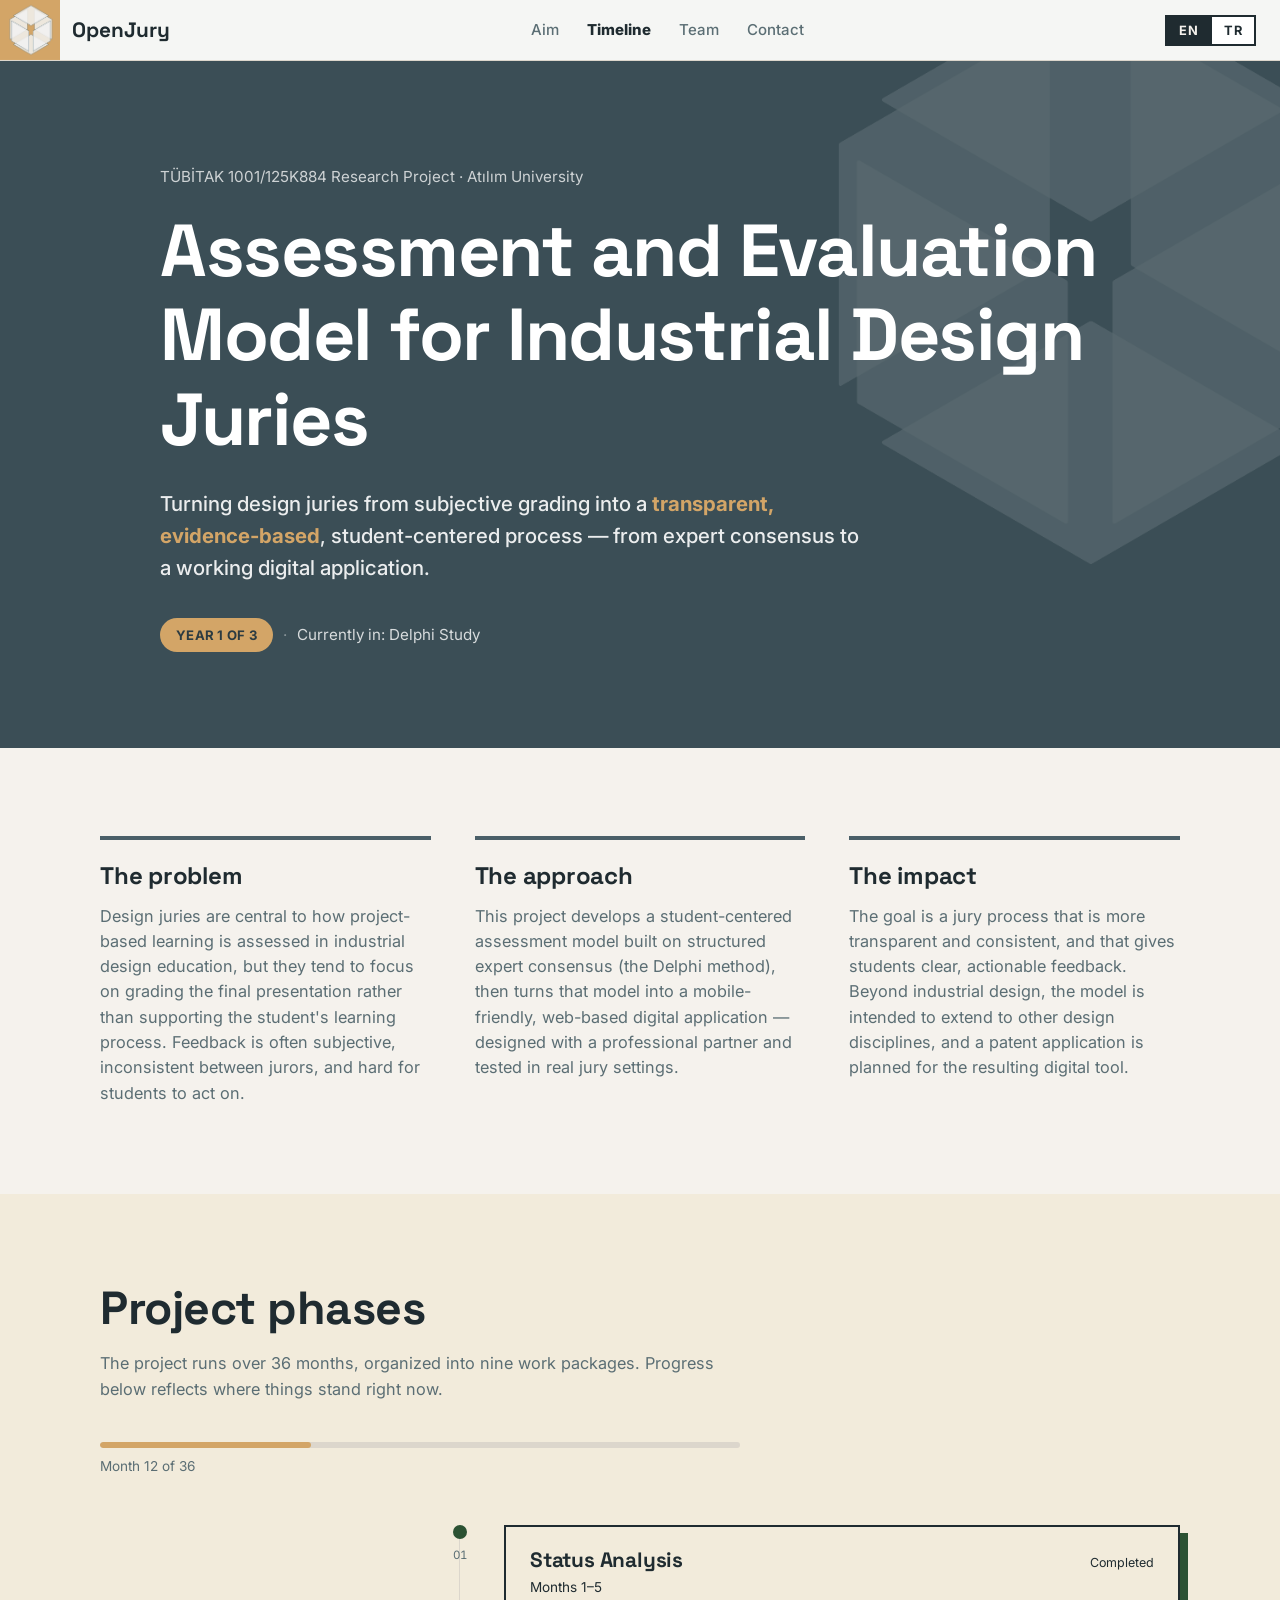
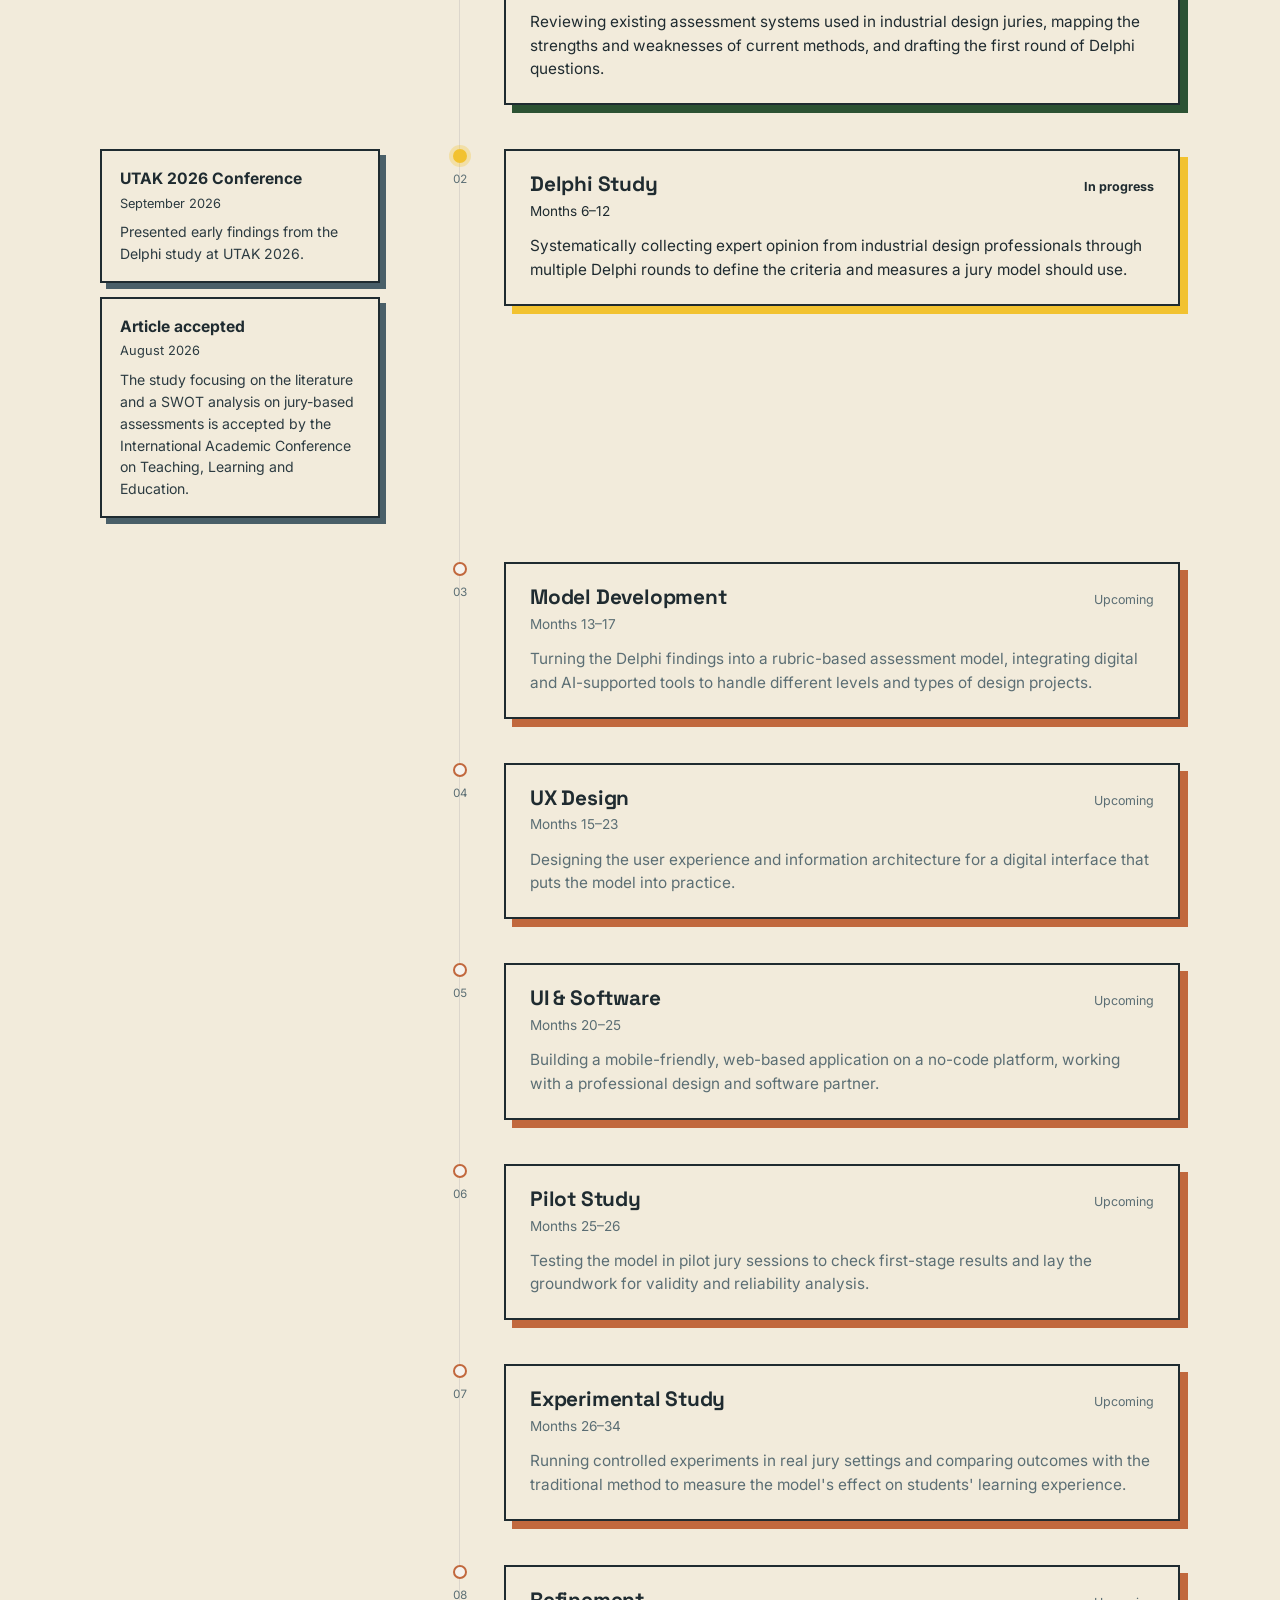
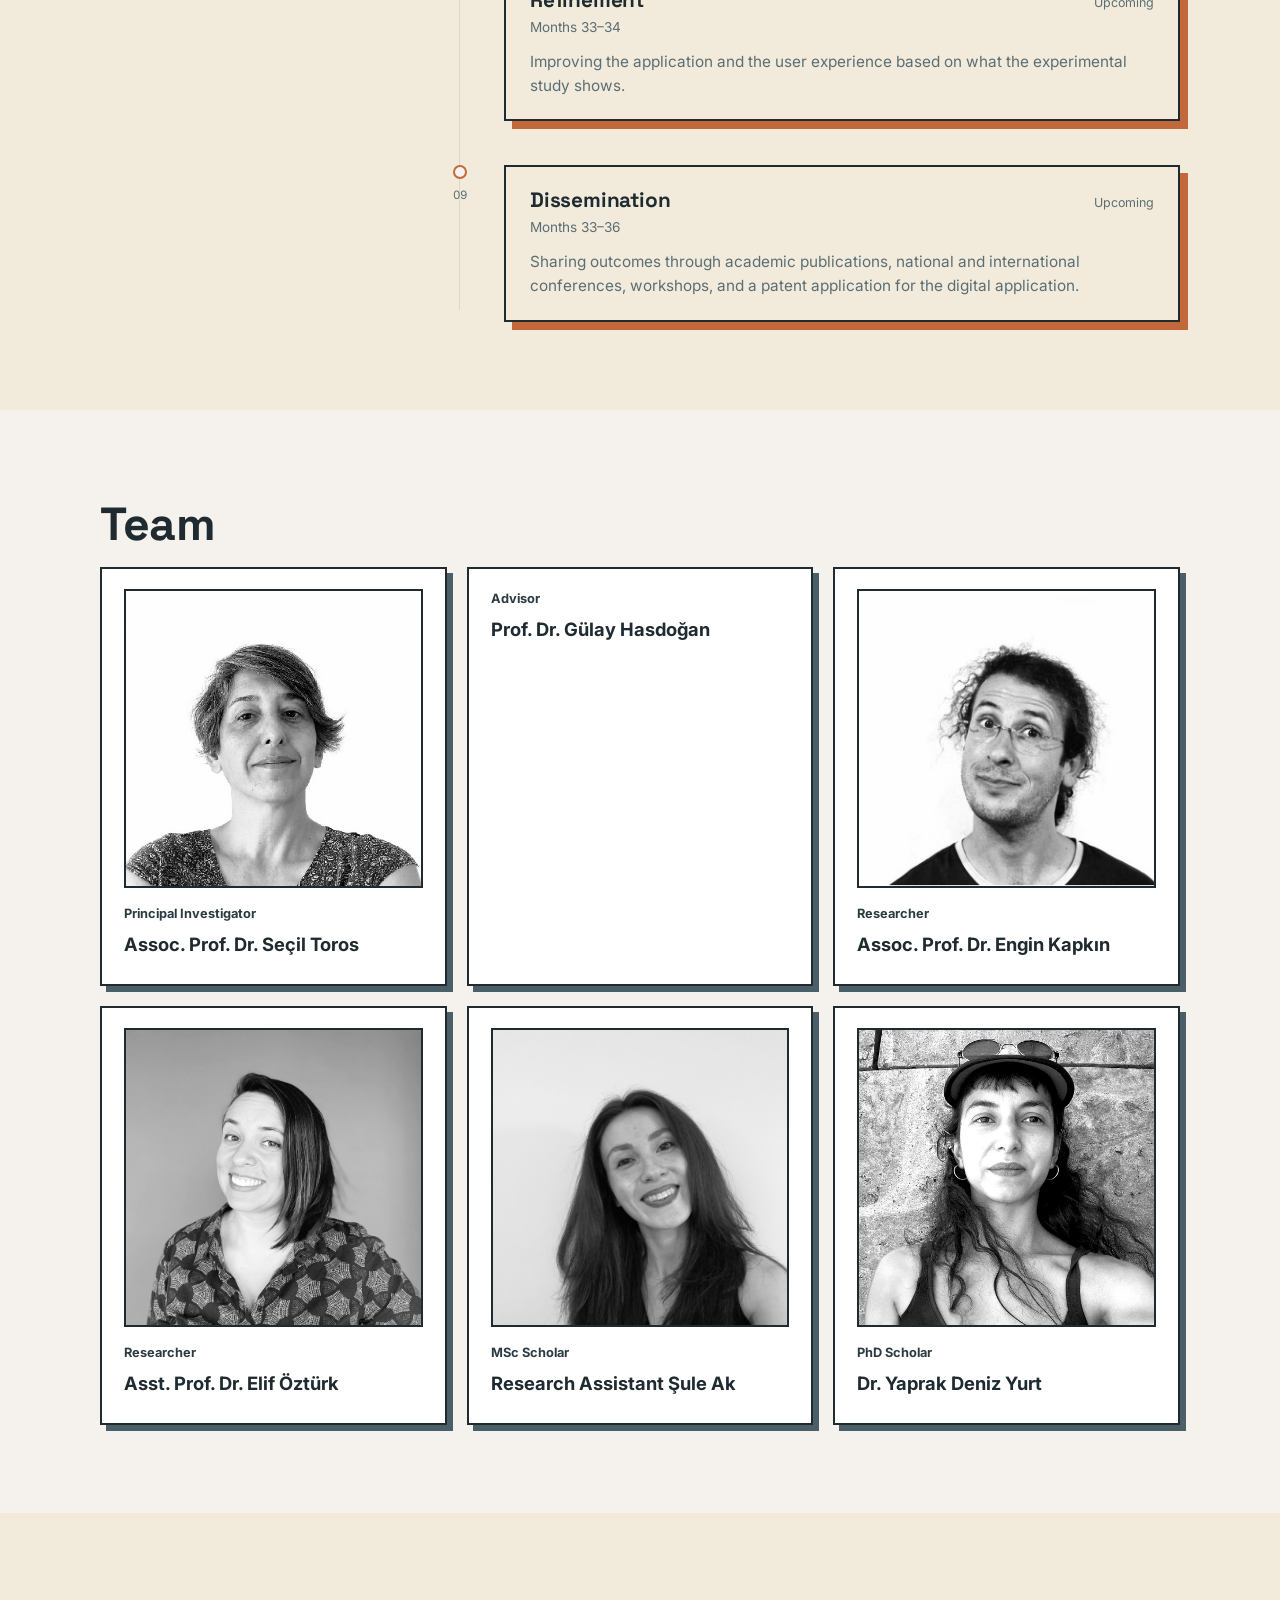
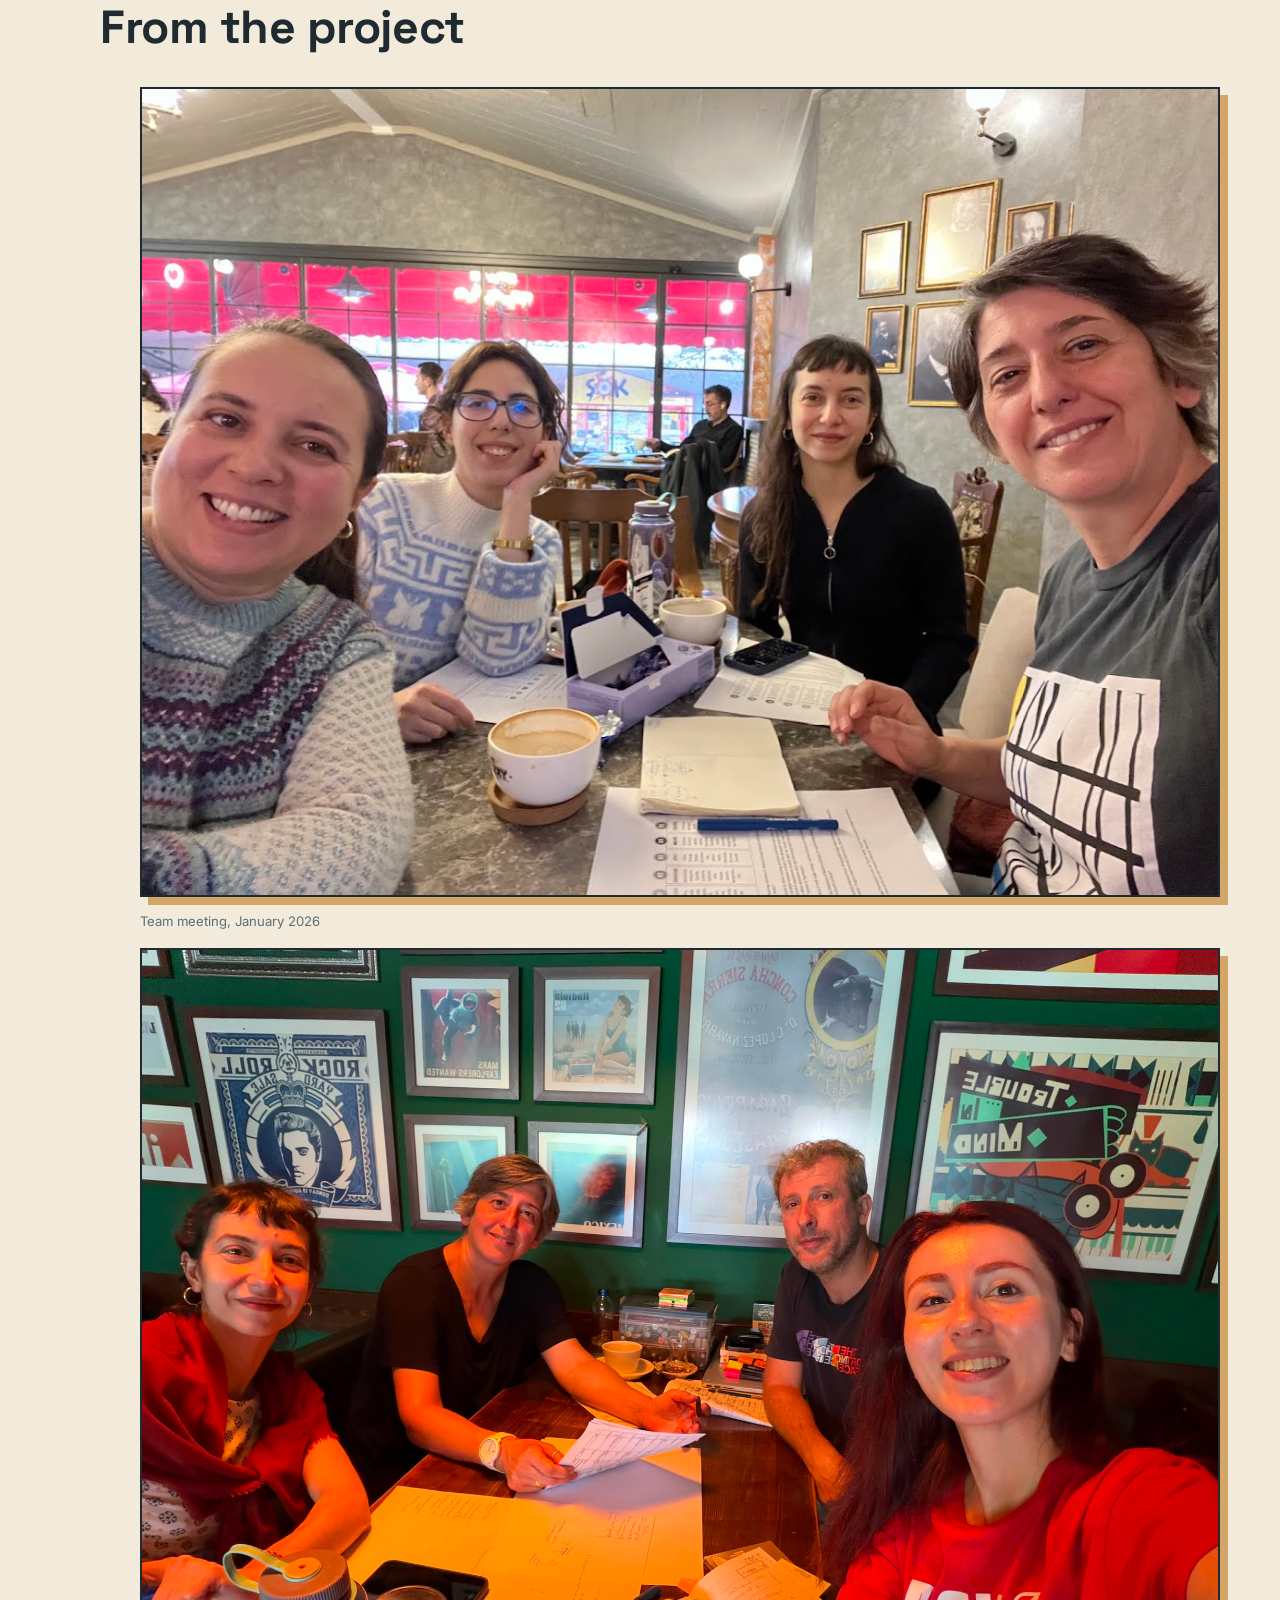
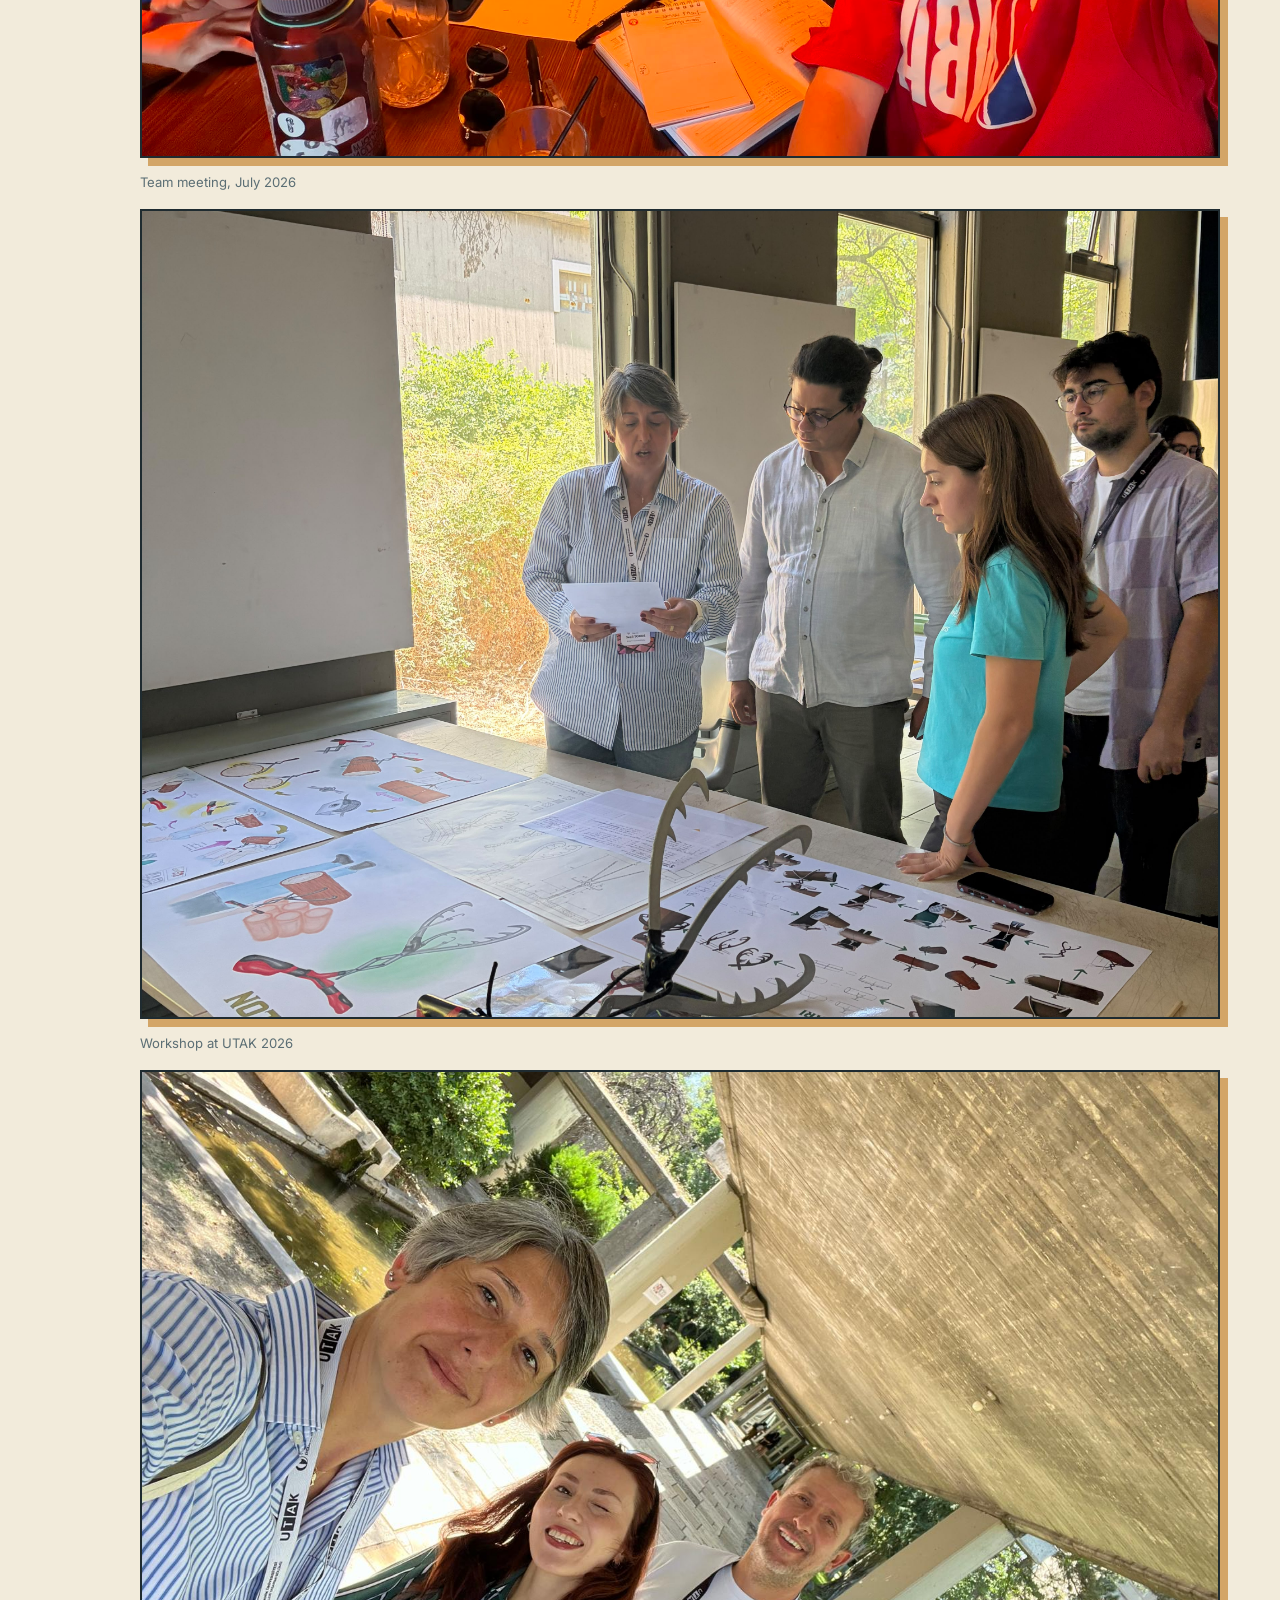
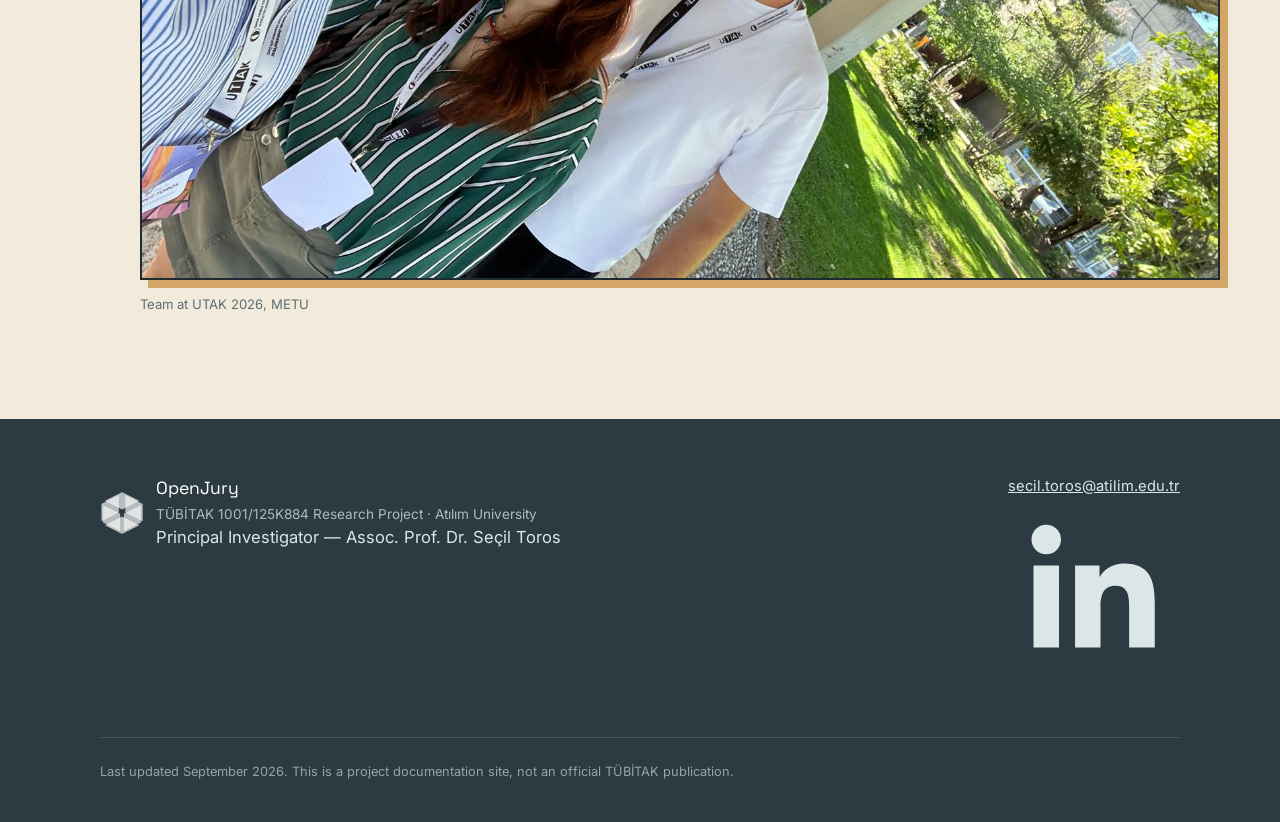
==== commit 9bc43dae: "Update index.html" ====
--- a/index.html
+++ b/index.html
@@ -92,19 +92,21 @@
   <section class="section section-alt" id="gallery">
     <div class="section-inner">
       <h2 id="gallery-heading">From the project</h2>
-      <div class="gallery-slider">
-        <button type="button" class="gallery-nav-btn gallery-nav-prev" id="gallery-prev" aria-label="Previous photo">‹</button>
-        <div class="gallery-viewport">
-          <div class="gallery-track" id="gallery-grid">
-            <!-- filled by script.js from content.js -->
-          </div>
-        </div>
-        <button type="button" class="gallery-nav-btn gallery-nav-next" id="gallery-next" aria-label="Next photo">›</button>
+      <div class="gallery-grid" id="gallery-grid">
+        <!-- filled by script.js from content.js -->
       </div>
     </div>
   </section>
 
 </main>
+
+<div class="lightbox" id="lightbox" hidden>
+  <button type="button" class="lightbox-close" id="lightbox-close" aria-label="Close">×</button>
+  <figure class="lightbox-figure">
+    <img id="lightbox-img" src="" alt="">
+    <figcaption id="lightbox-caption"></figcaption>
+  </figure>
+</div>
 
 <footer id="contact">
   <div class="section-inner footer-inner">
@@ -113,11 +115,16 @@
       <div>
         <p class="footer-title">OpenJury</p>
         <p class="footer-sub" id="footer-programme">TÜBİTAK 1001 · Atılım University</p>
+        <p class="footer-pi" id="footer-pi">Principal Investigator — Doç. Dr. Seçil Toros</p>
       </div>
     </div>
     <div class="footer-contact">
-      <p id="footer-pi">Principal Investigator — Doç. Dr. Seçil Toros</p>
       <p><a id="footer-email" href="mailto:secil.toros@atilim.edu.tr">secil.toros@atilim.edu.tr</a></p>
+      <a id="footer-linkedin" class="footer-social" href="#" target="_blank" rel="noopener" aria-label="LinkedIn">
+        <svg viewBox="0 0 24 24" fill="currentColor" aria-hidden="true">
+          <path d="M20.45 20.45h-3.55v-5.57c0-1.33-.02-3.04-1.85-3.04-1.85 0-2.14 1.45-2.14 2.94v5.67H9.36V9h3.41v1.56h.05c.48-.9 1.64-1.85 3.38-1.85 3.61 0 4.28 2.38 4.28 5.47v6.27zM5.34 7.43a2.06 2.06 0 1 1 0-4.12 2.06 2.06 0 0 1 0 4.12zM7.12 20.45H3.56V9h3.56v11.45z"/>
+        </svg>
+      </a>
     </div>
     <p class="footer-note" id="editing-note"><span id="footer-updated-prefix">Last updated</span> <span id="footer-updated">—</span>. <span id="footer-note-text">This is a project documentation site, not an official TÜBİTAK publication.</span></p>
   </div>
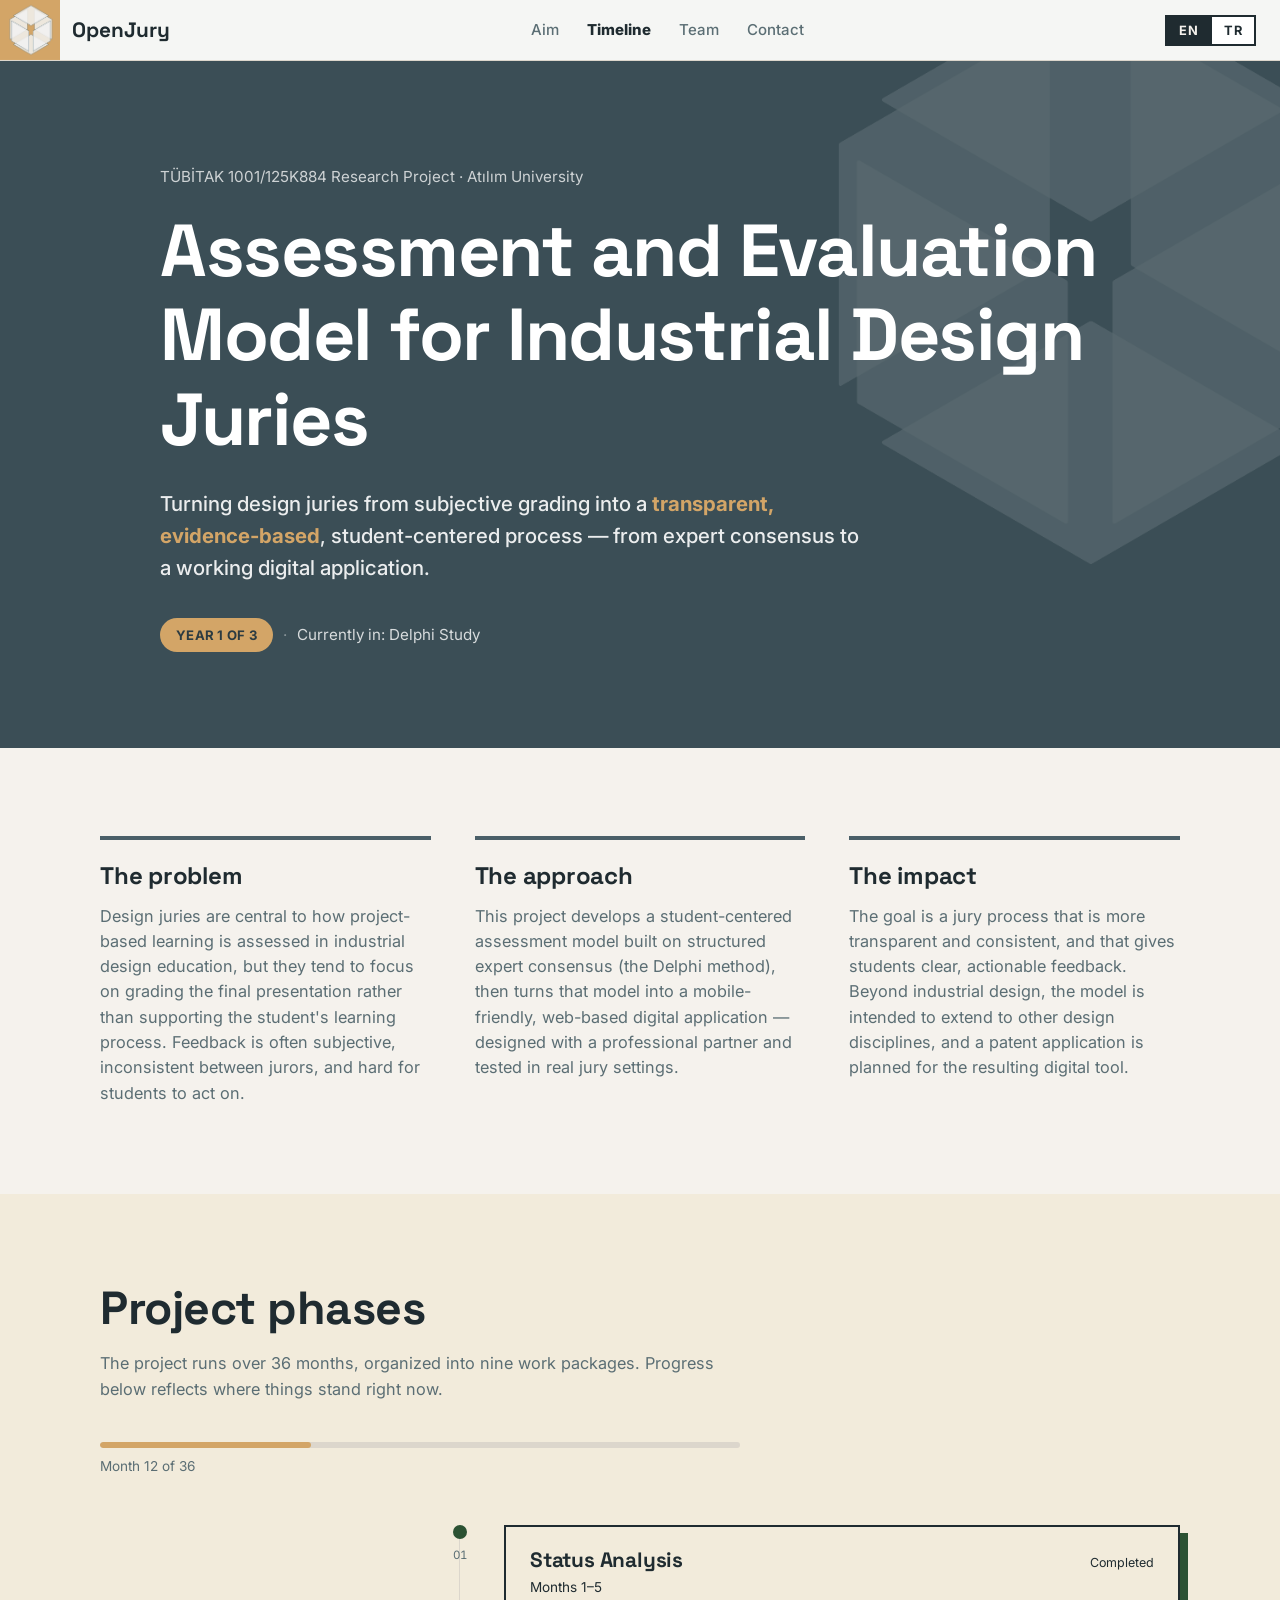
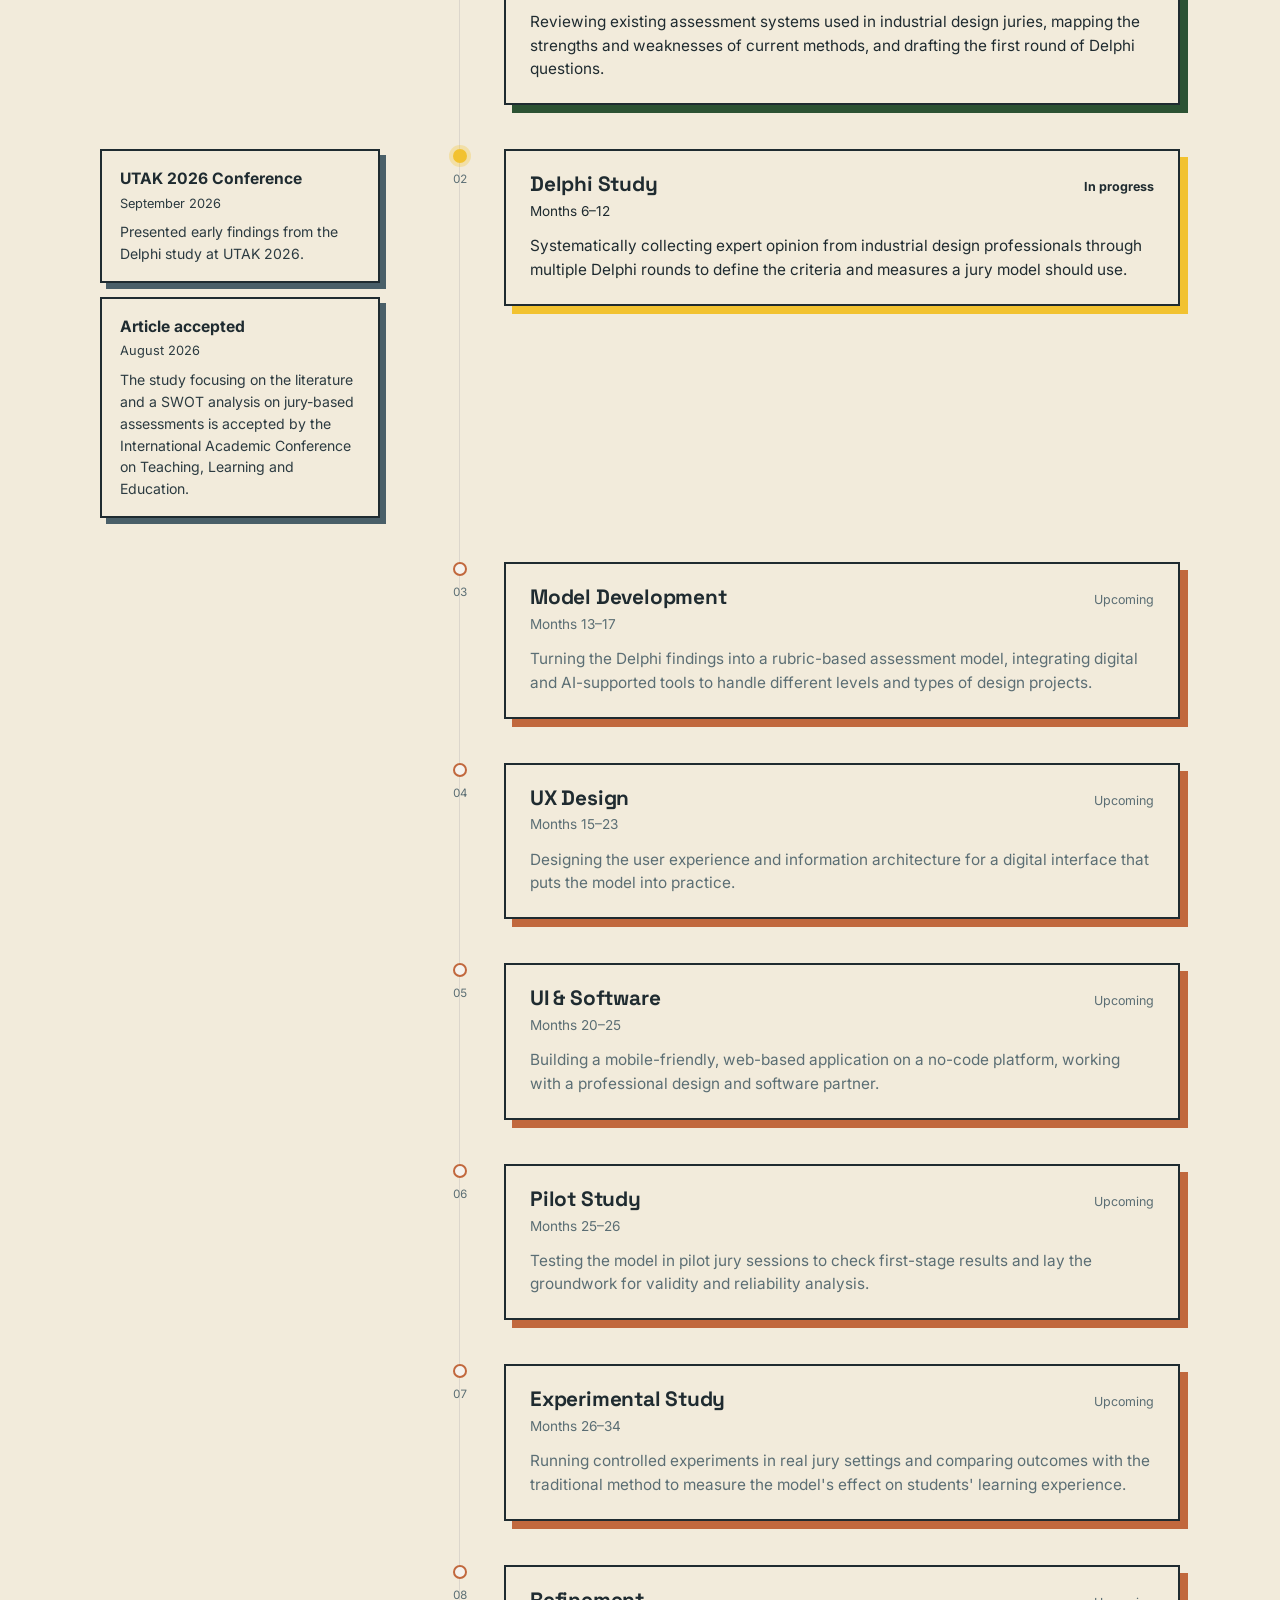
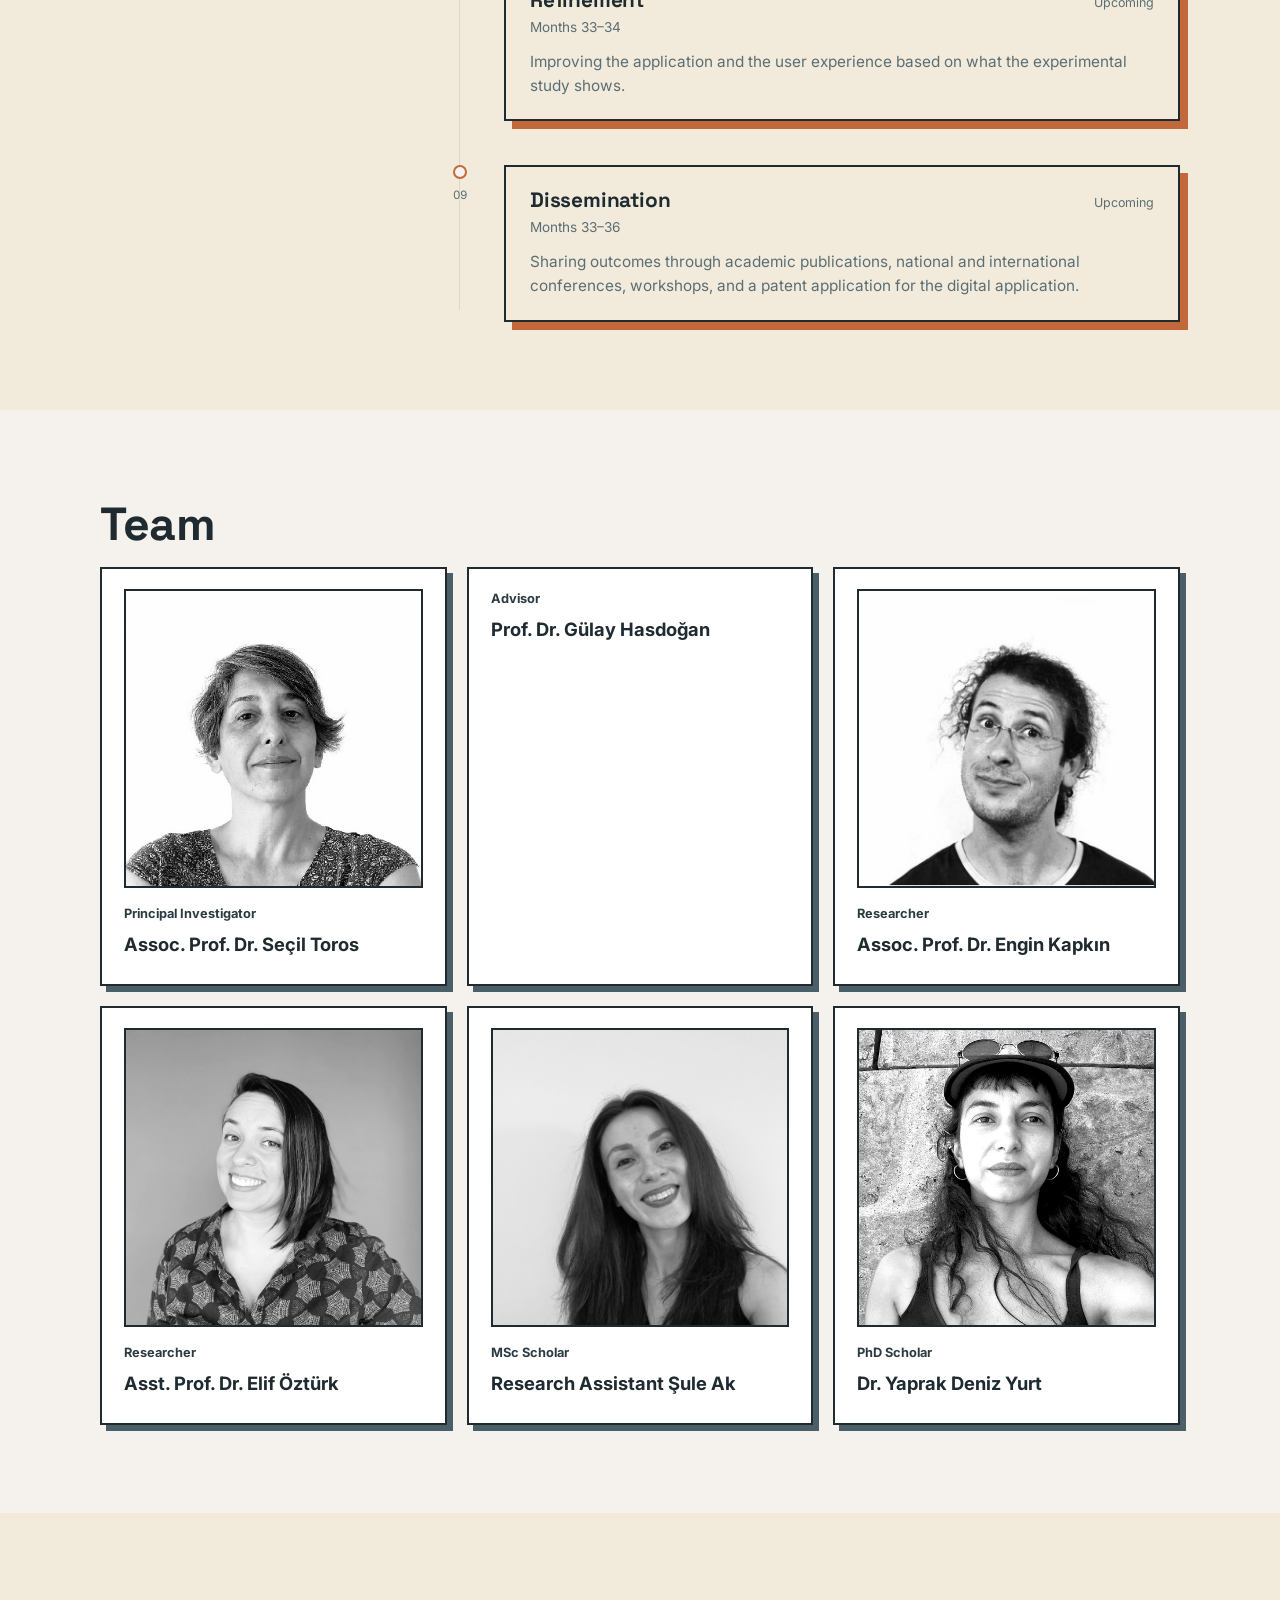
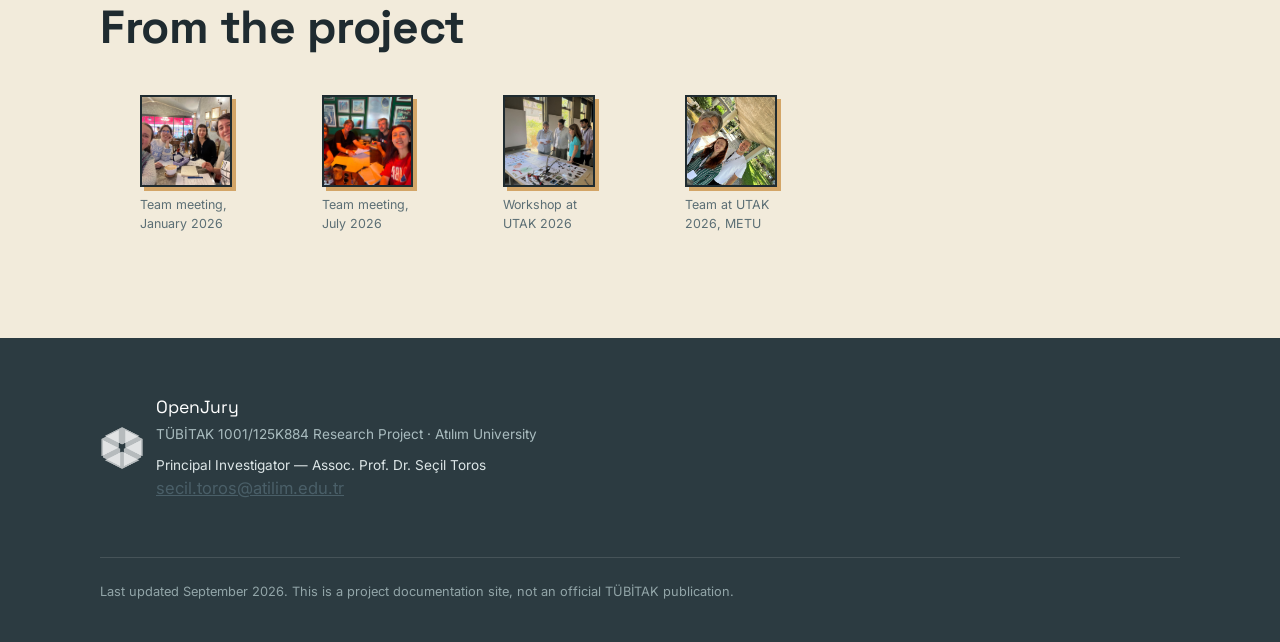
==== commit c451c726: "Update index.html" ====
--- a/index.html
+++ b/index.html
@@ -116,10 +116,10 @@
         <p class="footer-title">OpenJury</p>
         <p class="footer-sub" id="footer-programme">TÜBİTAK 1001 · Atılım University</p>
         <p class="footer-pi" id="footer-pi">Principal Investigator — Doç. Dr. Seçil Toros</p>
+        <p><a id="footer-email" href="mailto:secil.toros@atilim.edu.tr">secil.toros@atilim.edu.tr</a></p>
       </div>
     </div>
     <div class="footer-contact">
-      <p><a id="footer-email" href="mailto:secil.toros@atilim.edu.tr">secil.toros@atilim.edu.tr</a></p>
       <a id="footer-linkedin" class="footer-social" href="#" target="_blank" rel="noopener" aria-label="LinkedIn">
         <svg viewBox="0 0 24 24" fill="currentColor" aria-hidden="true">
           <path d="M20.45 20.45h-3.55v-5.57c0-1.33-.02-3.04-1.85-3.04-1.85 0-2.14 1.45-2.14 2.94v5.67H9.36V9h3.41v1.56h.05c.48-.9 1.64-1.85 3.38-1.85 3.61 0 4.28 2.38 4.28 5.47v6.27zM5.34 7.43a2.06 2.06 0 1 1 0-4.12 2.06 2.06 0 0 1 0 4.12zM7.12 20.45H3.56V9h3.56v11.45z"/>
--- a/styles.css
+++ b/styles.css
@@ -637,84 +637,106 @@
    Gallery
    ========================================================== */
 #gallery-heading {
-  margin-bottom: 32px;
-}
-
-.gallery-slider {
+  margin-bottom: 24px;
+}
+
+.gallery-grid {
+  display: grid;
+  grid-template-columns: repeat(auto-fill, minmax(160px, 1fr));
+  gap: 10px;
+}
+
+.gallery-item img {
+  width: 100%;
+  aspect-ratio: 1 / 1;
+  object-fit: cover;
+  display: block;
+  border: 2px solid var(--heading);
+  border-radius: 0;
+  box-shadow: 4px 4px 0 0 var(--accent);
+  cursor: pointer;
+  transition: transform 0.1s ease;
+}
+
+.gallery-item img:hover {
+  transform: translate(-2px, -2px);
+  box-shadow: 6px 6px 0 0 var(--accent);
+}
+
+.gallery-item figcaption {
+  margin-top: 8px;
+  font-size: 0.78rem;
+  color: var(--ink-soft);
+}
+
+.gallery-empty {
+  color: var(--ink-soft);
+  font-size: 0.95rem;
+  border: 2px dashed var(--heading);
+  border-radius: 0;
+  padding: 32px;
+  text-align: center;
+}
+
+/* ---------- Lightbox (click-to-preview popup) ---------- */
+.lightbox {
+  position: fixed;
+  inset: 0;
+  z-index: 50;
   display: flex;
   align-items: center;
-  gap: 16px;
-}
-
-.gallery-nav-btn {
-  flex-shrink: 0;
+  justify-content: center;
+  padding: 40px;
+  background: rgba(20, 24, 22, 0.88);
+}
+
+.lightbox[hidden] {
+  display: none;
+}
+
+.lightbox-figure {
+  margin: 0;
+  max-width: min(900px, 92vw);
+  max-height: 88vh;
+  display: flex;
+  flex-direction: column;
+}
+
+.lightbox-figure img {
+  display: block;
+  max-width: 100%;
+  max-height: 76vh;
+  width: auto;
+  height: auto;
+  object-fit: contain;
+  border: 3px solid var(--paper);
+  background: var(--ink);
+}
+
+.lightbox-figure figcaption {
+  margin-top: 14px;
+  color: var(--paper);
+  font-size: 0.92rem;
+  text-align: center;
+}
+
+.lightbox-close {
+  position: absolute;
+  top: 20px;
+  right: 24px;
   width: 44px;
   height: 44px;
-  font-family: var(--font-display);
-  font-size: 1.4rem;
+  font-size: 1.6rem;
   line-height: 1;
   color: var(--heading);
   background: var(--card);
   border: 2px solid var(--heading);
   cursor: pointer;
-  box-shadow: 4px 4px 0 0 var(--primary);
-  transition: transform 0.1s ease;
-}
-
-.gallery-nav-btn:hover {
+  box-shadow: 4px 4px 0 0 var(--accent);
+}
+
+.lightbox-close:hover {
   background: var(--paper);
-}
-
-.gallery-nav-btn:active {
-  transform: translate(4px, 4px);
-  box-shadow: none;
-}
-
-.gallery-nav-btn:disabled {
-  opacity: 0.35;
-  cursor: default;
-  box-shadow: 4px 4px 0 0 var(--line);
-}
-
-.gallery-viewport {
-  flex: 1 1 auto;
-  overflow: hidden;
-  min-width: 0;
-}
-
-.gallery-track {
-  display: flex;
-  transition: transform 0.4s ease;
-}
-
-.gallery-item {
-  flex: 0 0 100%;
-  width: 100%;
-}
-
-.gallery-item img {
-  width: 100%;
-  aspect-ratio: 4 / 3;
-  object-fit: cover;
-  display: block;
-  border: 2px solid var(--heading);
-  border-radius: 0;
-  box-shadow: 8px 8px 0 0 var(--accent);
-}
-
-.gallery-item figcaption {
-  margin-top: 14px;
-  font-size: 0.82rem;
-  color: var(--ink-soft);
-}
-
-.gallery-empty {
-  color: var(--ink-soft);
-  font-size: 0.95rem;
-  border: 2px dashed var(--heading);
-  border-radius: 0;
-  padding: 32px;
-  text-align: center;
 }
 
 /* ==========================================================
@@ -759,6 +781,12 @@
   margin-top: 2px;
 }
 
+.footer-pi {
+  font-size: 0.85rem;
+  color: #DDE6E7;
+  margin-top: 10px;
+}
+
 .footer-contact p {
   font-size: 0.92rem;
   margin-bottom: 4px;
@@ -766,6 +794,28 @@
 
 .footer-contact a {
   color: #DDE6E7;
+}
+
+.footer-social {
+  display: inline-flex;
+  align-items: center;
+  justify-content: center;
+  width: 36px;
+  height: 36px;
+  margin-top: 10px;
+  border: 2px solid #DDE6E7;
+  color: #DDE6E7;
+  transition: background 0.15s ease, color 0.15s ease;
+}
+
+.footer-social svg {
+  width: 18px;
+  height: 18px;
+}
+
+.footer-social:hover {
+  background: #DDE6E7;
+  color: var(--primary-dark);
 }
 
 .footer-note {
